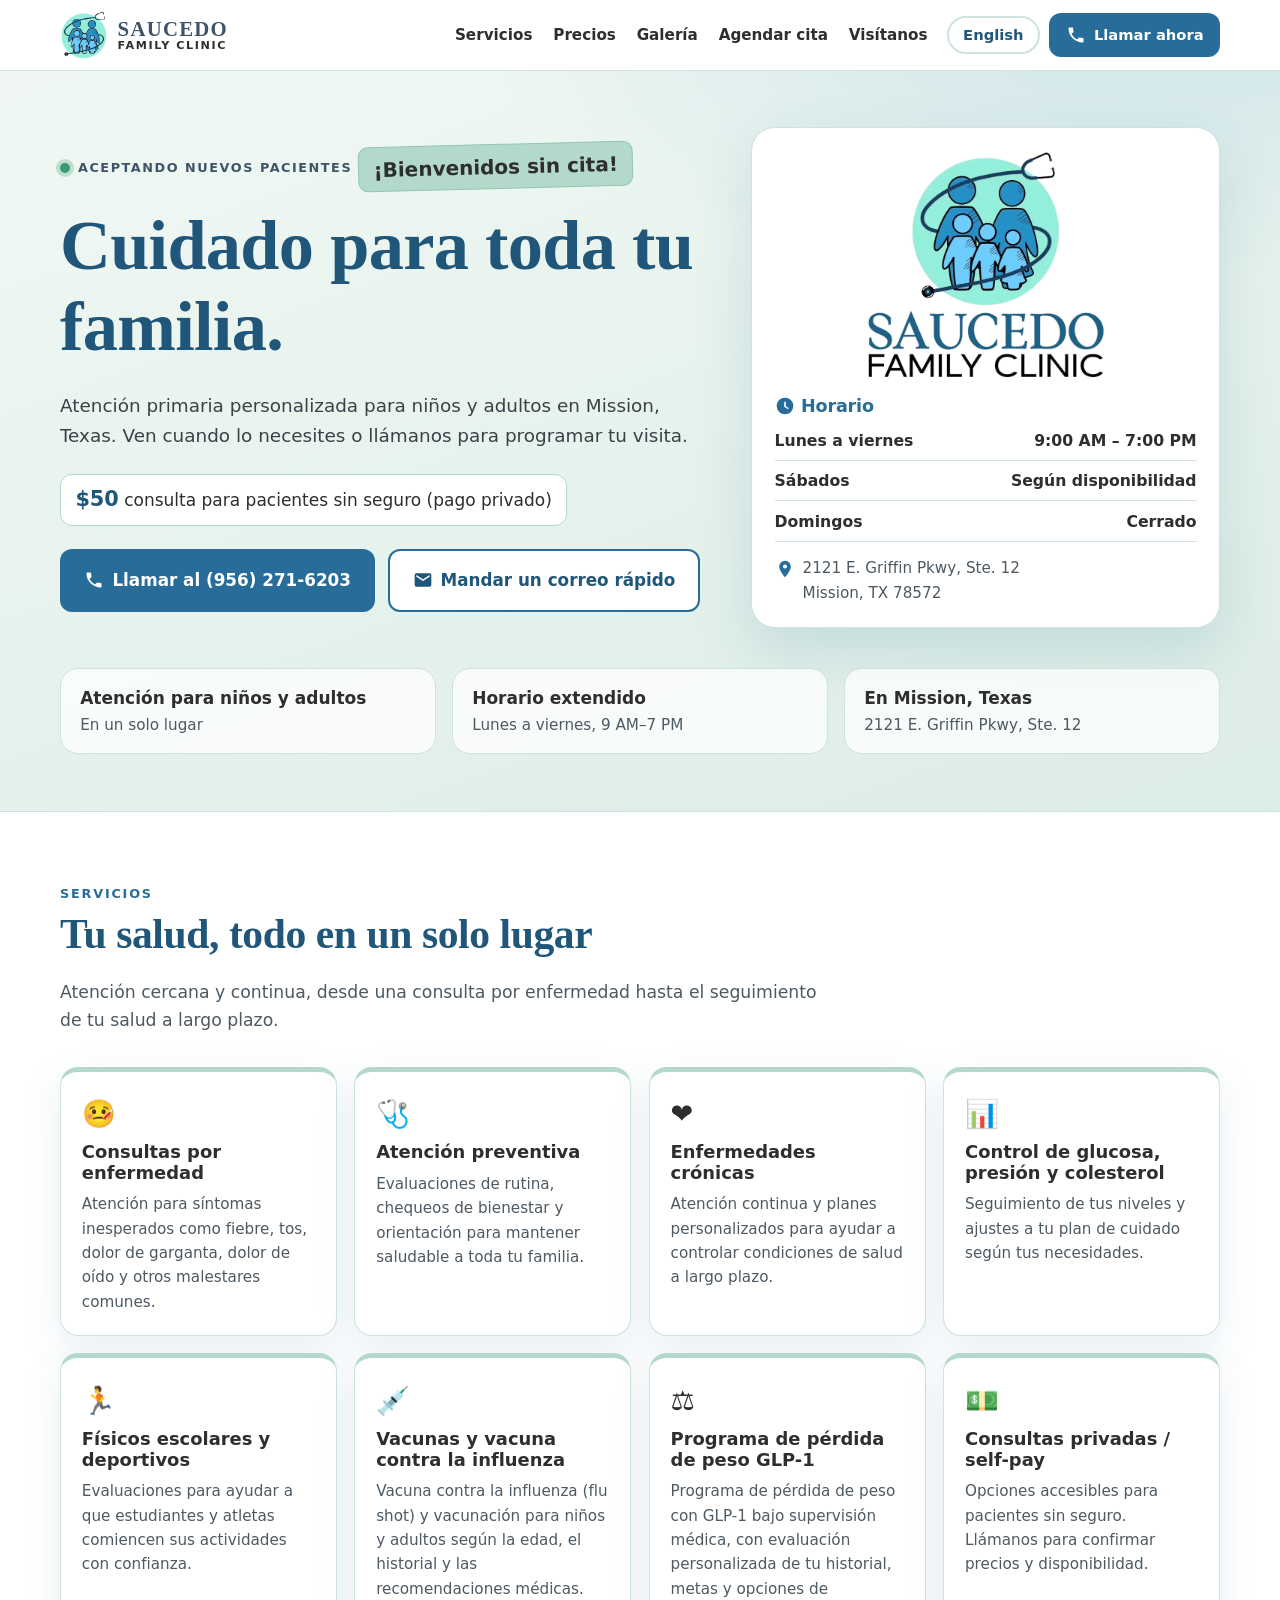
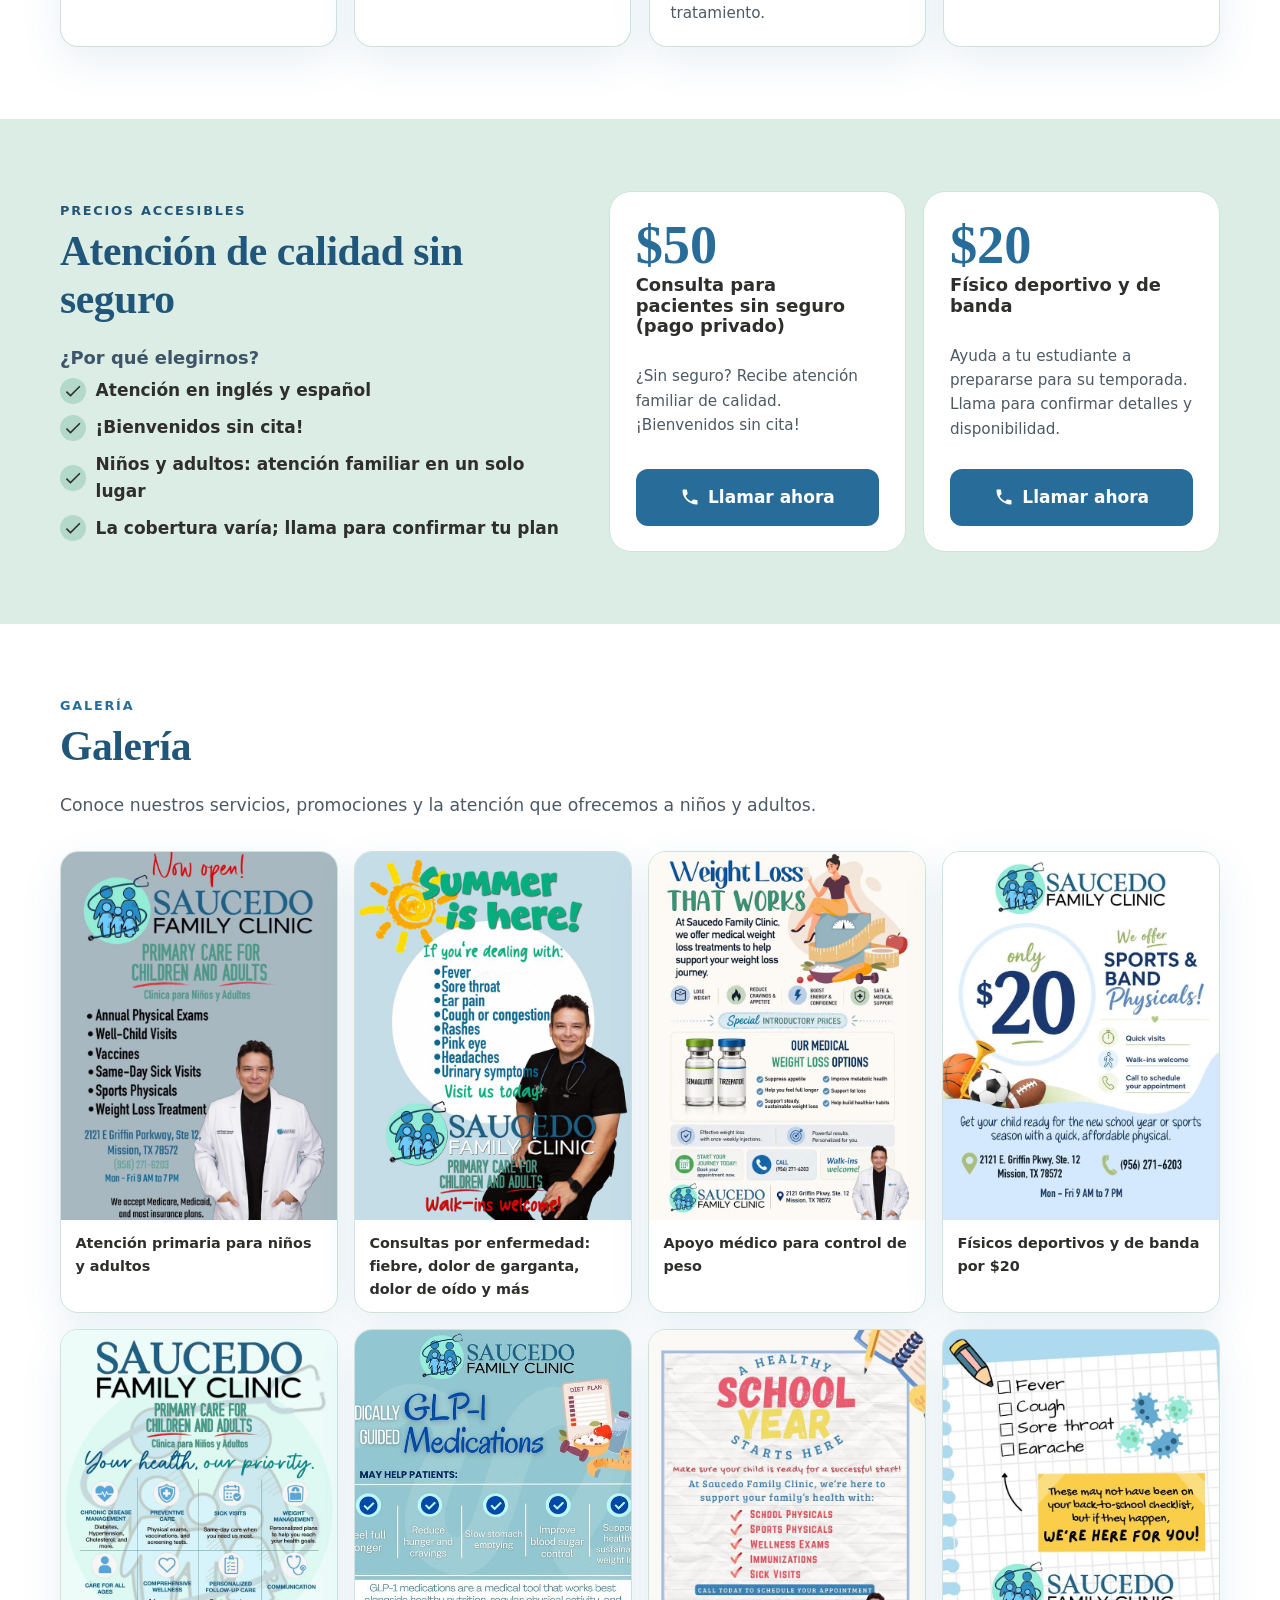
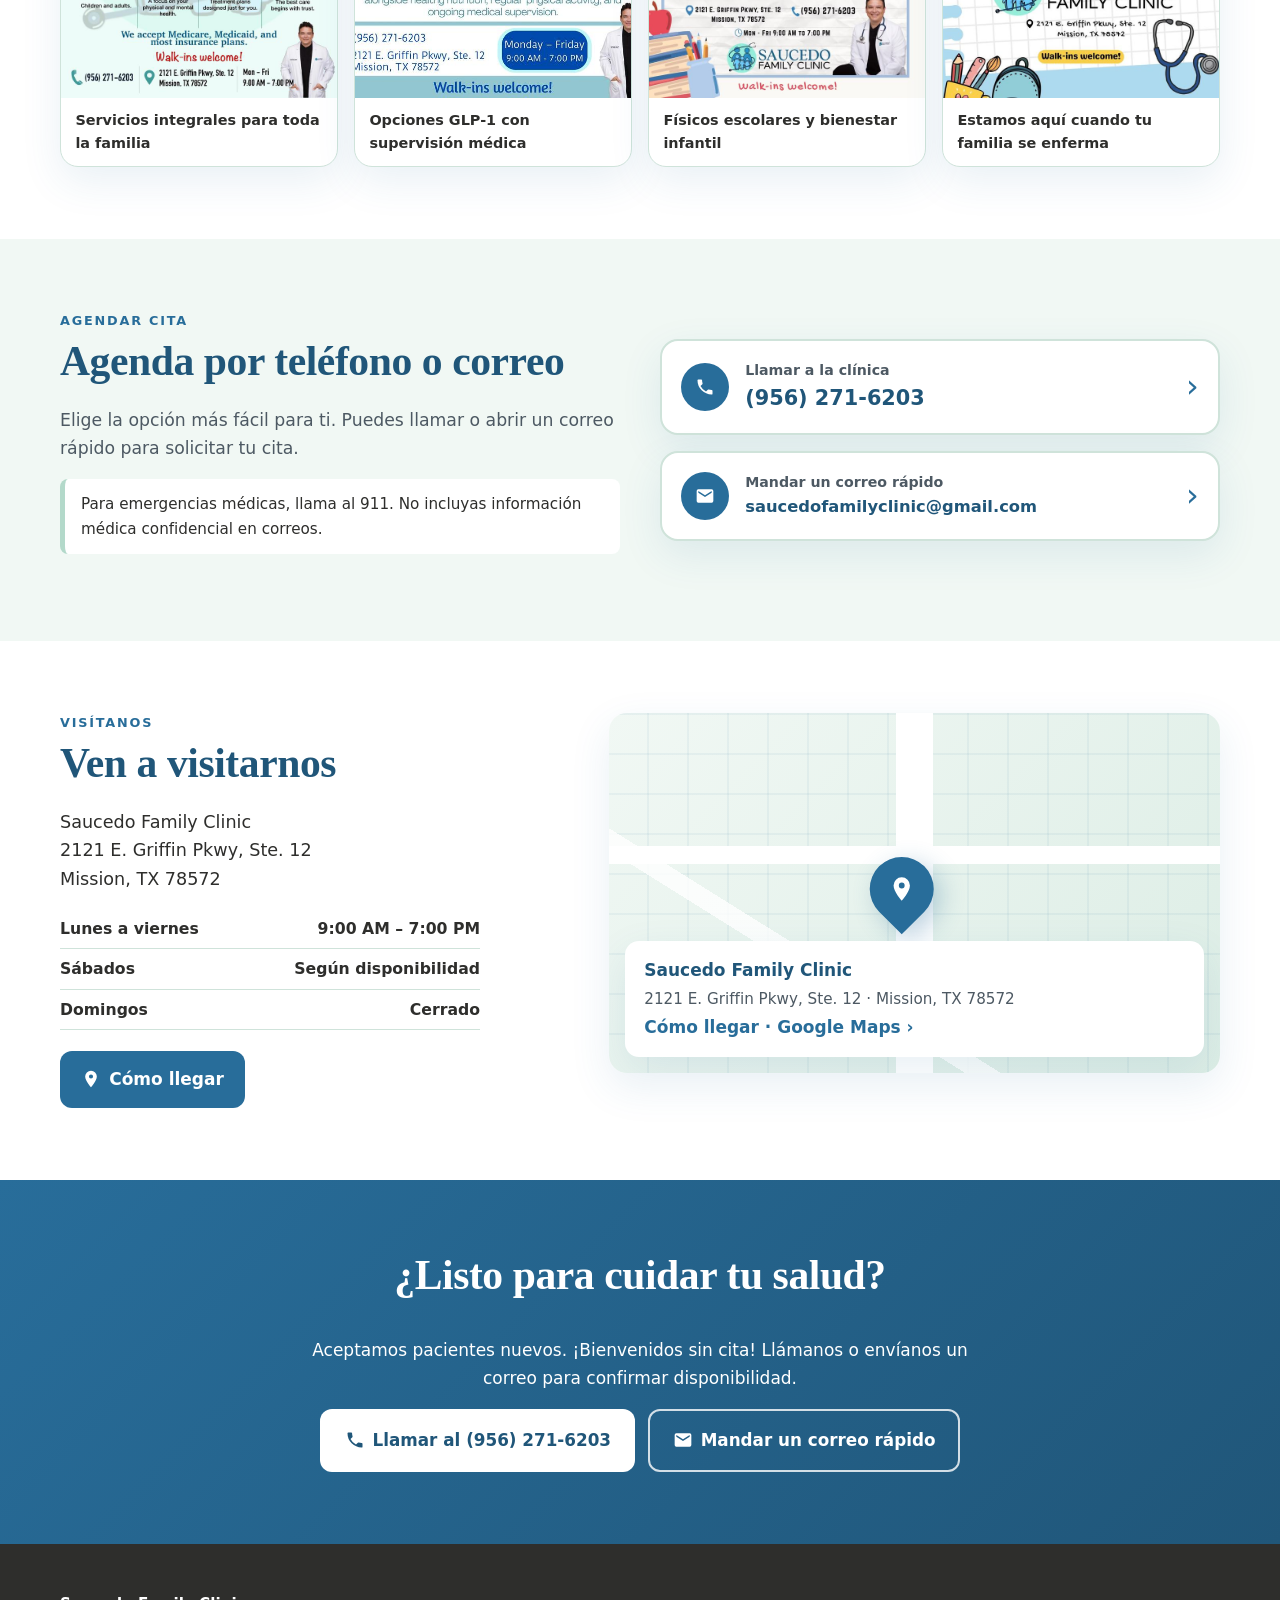
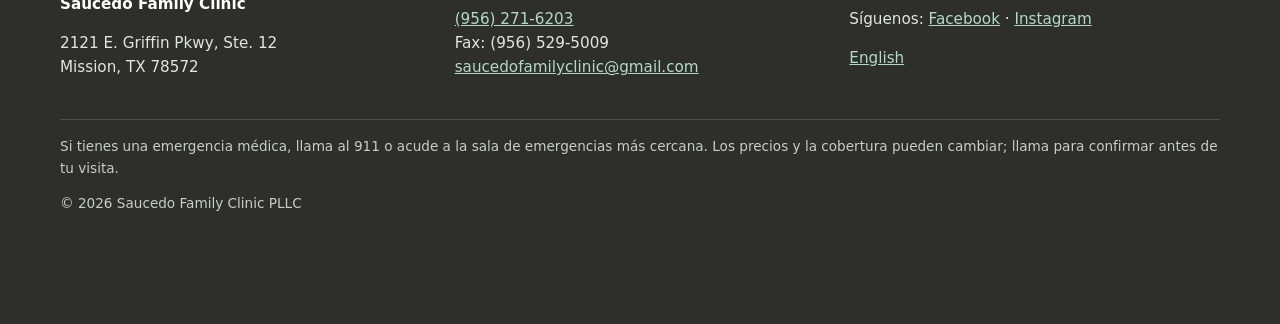
==== index.html @ f0e00a94 "Replace logo with original clinic logo (transparent PNG/WebP, icon favicons, og-image)" ====
<!doctype html>
<html lang="es">
<head>
<meta charset="utf-8">
<meta name="viewport" content="width=device-width, initial-scale=1">
<title>Saucedo Family Clinic | Clínica familiar en Mission, TX · ¡Bienvenidos sin cita!</title>
<meta name="description" content="Clínica de atención primaria para niños y adultos en Mission, TX. ¡Bienvenidos sin cita! Consulta de $50 para pacientes sin seguro (pago privado). Lunes a viernes 9 AM–7 PM. Llama al (956) 271-6203.">
<meta name="robots" content="index, follow">
<link rel="canonical" href="https://saucedofamilyclinic.com/">
<link rel="alternate" hreflang="es" href="https://saucedofamilyclinic.com/">
<link rel="alternate" hreflang="en" href="https://saucedofamilyclinic.com/en/">
<link rel="alternate" hreflang="x-default" href="https://saucedofamilyclinic.com/">
<meta name="theme-color" content="#286d9a">
<meta property="og:type" content="website">
<meta property="og:site_name" content="Saucedo Family Clinic">
<meta property="og:title" content="Saucedo Family Clinic | Clínica familiar en Mission, TX · ¡Bienvenidos sin cita!">
<meta property="og:description" content="Clínica de atención primaria para niños y adultos en Mission, TX. ¡Bienvenidos sin cita! Consulta de $50 para pacientes sin seguro (pago privado). Lunes a viernes 9 AM–7 PM. Llama al (956) 271-6203.">
<meta property="og:url" content="https://saucedofamilyclinic.com/">
<meta property="og:image" content="https://saucedofamilyclinic.com/assets/og-image.jpg">
<meta property="og:image:width" content="1200"><meta property="og:image:height" content="630">
<meta property="og:locale" content="es_MX">
<meta name="twitter:card" content="summary_large_image">
<link rel="icon" href="favicon.ico" sizes="32x32">
<link rel="icon" type="image/png" href="favicon.png">
<link rel="apple-touch-icon" href="apple-touch-icon.png">
<link rel="stylesheet" href="assets/site.css">
<script type="application/ld+json">
{
 "@context": "https://schema.org",
 "@type": [
  "MedicalClinic",
  "MedicalBusiness",
  "LocalBusiness"
 ],
 "@id": "https://saucedofamilyclinic.com/#clinic",
 "name": "Saucedo Family Clinic",
 "legalName": "Saucedo Family Clinic PLLC",
 "url": "https://saucedofamilyclinic.com/",
 "logo": "https://saucedofamilyclinic.com/assets/logo.png",
 "image": [
  "https://saucedofamilyclinic.com/assets/og-image.jpg",
  "https://saucedofamilyclinic.com/assets/logo.jpg"
 ],
 "description": "Clínica de atención primaria para niños y adultos en Mission, TX. ¡Bienvenidos sin cita! / Family primary care for children and adults in Mission, TX. Walk-ins welcome.",
 "telephone": "+1-956-271-6203",
 "faxNumber": "+1-956-529-5009",
 "email": "saucedofamilyclinic@gmail.com",
 "priceRange": "$",
 "currenciesAccepted": "USD",
 "address": {
  "@type": "PostalAddress",
  "streetAddress": "2121 E. Griffin Pkwy, Ste. 12",
  "addressLocality": "Mission",
  "addressRegion": "TX",
  "postalCode": "78572",
  "addressCountry": "US"
 },
 "hasMap": "https://www.google.com/maps/dir/?api=1&destination=Saucedo%20Family%20Clinic%2C%202121%20E%20Griffin%20Pkwy%20Ste%2012%2C%20Mission%2C%20TX%2078572",
 "areaServed": [
  {
   "@type": "City",
   "name": "Mission, TX"
  },
  {
   "@type": "City",
   "name": "McAllen, TX"
  },
  {
   "@type": "City",
   "name": "Palmhurst, TX"
  },
  {
   "@type": "City",
   "name": "Alton, TX"
  },
  {
   "@type": "City",
   "name": "Sharyland, TX"
  }
 ],
 "openingHoursSpecification": [
  {
   "@type": "OpeningHoursSpecification",
   "dayOfWeek": [
    "Monday",
    "Tuesday",
    "Wednesday",
    "Thursday",
    "Friday"
   ],
   "opens": "09:00",
   "closes": "19:00"
  }
 ],
 "medicalSpecialty": "PrimaryCare",
 "isAcceptingNewPatients": true,
 "availableLanguage": [
  {
   "@type": "Language",
   "name": "Spanish",
   "alternateName": "es"
  },
  {
   "@type": "Language",
   "name": "English",
   "alternateName": "en"
  }
 ],
 "availableService": [
  {
   "@type": "MedicalProcedure",
   "name": "Consultas por enfermedad / Sick visits"
  },
  {
   "@type": "MedicalProcedure",
   "name": "Atención preventiva / Preventive care"
  },
  {
   "@type": "MedicalProcedure",
   "name": "Enfermedades crónicas / Chronic disease management"
  },
  {
   "@type": "MedicalProcedure",
   "name": "Control de glucosa, presión y colesterol / Diabetes, blood pressure and cholesterol care"
  },
  {
   "@type": "MedicalProcedure",
   "name": "Físicos escolares y deportivos / School and sports physicals"
  },
  {
   "@type": "MedicalProcedure",
   "name": "Vacunas y vacuna contra la influenza / Vaccines and flu shots"
  },
  {
   "@type": "MedicalProcedure",
   "name": "Programa de pérdida de peso GLP-1 con supervisión médica / Medically supervised GLP-1 weight-loss program"
  }
 ],
 "makesOffer": [
  {
   "@type": "Offer",
   "name": "Consulta para pacientes sin seguro (pago privado) / Self-pay visit",
   "price": "50",
   "priceCurrency": "USD"
  },
  {
   "@type": "Offer",
   "name": "Físico deportivo / Sports physical",
   "price": "20",
   "priceCurrency": "USD"
  }
 ],
 "sameAs": [
  "https://www.facebook.com/saucedofamilyclinic",
  "https://www.instagram.com/saucedofamilyclinic"
 ]
}
</script>
</head>
<body>
<a class="skip" href="#main">Saltar al contenido</a>
<header class="top">
  <div class="shell nav">
    <a class="brand" href="/" aria-label="Saucedo Family Clinic">
      <picture><source srcset="assets/emblem.webp" type="image/webp"><img src="assets/emblem.png" alt="" width="48" height="48"></picture>
      <span class="brand-txt"><b>SAUCEDO</b><small>FAMILY CLINIC</small></span>
    </a>
    <nav class="links" aria-label="Navegación principal"><a href="#servicios">Servicios</a><a href="#precios">Precios</a><a href="#galeria">Galería</a><a href="#cita">Agendar cita</a><a href="#visitanos">Visítanos</a></nav>
    <div class="nav-actions">
      <a class="lang" href="/en/" hreflang="en" lang="en" aria-label="Ver en inglés">English</a>
      <a class="btn btn-teal btn-sm" href="tel:+19562716203"><svg aria-hidden="true" viewBox="0 0 24 24" width="20" height="20"><path fill="currentColor" d="M6.6 10.8a15.1 15.1 0 0 0 6.6 6.6l2.2-2.2a1 1 0 0 1 1-.25 11.4 11.4 0 0 0 3.6.57 1 1 0 0 1 1 1V20a1 1 0 0 1-1 1A17 17 0 0 1 3 4a1 1 0 0 1 1-1h3.5a1 1 0 0 1 1 1c0 1.25.2 2.45.57 3.57a1 1 0 0 1-.25 1z"/></svg><span>Llamar ahora</span></a>
    </div>
  </div>
</header>

<main id="main">
<section class="hero">
  <div class="shell hero-grid">
    <div class="hero-copy">
      <p class="status"><span class="dot" aria-hidden="true"></span>Aceptando nuevos pacientes</p>
      <p class="walkin">¡Bienvenidos sin cita!</p>
      <h1>Cuidado para toda tu familia.</h1>
      <p class="lead">Atención primaria personalizada para niños y adultos en Mission, Texas. Ven cuando lo necesites o llámanos para programar tu visita.</p>
      <p class="price-pill"><strong>$50</strong> consulta para pacientes sin seguro (pago privado)</p>
      <div class="ctas">
        <a class="btn btn-yellow btn-lg" href="tel:+19562716203"><svg aria-hidden="true" viewBox="0 0 24 24" width="20" height="20"><path fill="currentColor" d="M6.6 10.8a15.1 15.1 0 0 0 6.6 6.6l2.2-2.2a1 1 0 0 1 1-.25 11.4 11.4 0 0 0 3.6.57 1 1 0 0 1 1 1V20a1 1 0 0 1-1 1A17 17 0 0 1 3 4a1 1 0 0 1 1-1h3.5a1 1 0 0 1 1 1c0 1.25.2 2.45.57 3.57a1 1 0 0 1-.25 1z"/></svg><span>Llamar al (956) 271-6203</span></a>
        <a class="btn btn-ghost btn-lg" href="mailto:saucedofamilyclinic@gmail.com?subject=Solicitud%20de%20cita&amp;body=Hola%2C%20quiero%20solicitar%20una%20cita%20en%20Saucedo%20Family%20Clinic.%0A%0ANombre%3A%0ATel%C3%A9fono%3A%0AD%C3%ADa%20y%20hora%20preferidos%3A"><svg aria-hidden="true" viewBox="0 0 24 24" width="20" height="20"><path fill="currentColor" d="M20 4H4a2 2 0 0 0-2 2v12a2 2 0 0 0 2 2h16a2 2 0 0 0 2-2V6a2 2 0 0 0-2-2zm0 4.2-8 5-8-5V6l8 5 8-5z"/></svg><span>Mandar un correo rápido</span></a>
      </div>
    </div>
    <aside class="hero-card" aria-label="Horario">
      <picture><source srcset="assets/logo.webp" type="image/webp"><img class="hero-logo" src="assets/logo.png" alt="Saucedo Family Clinic" width="640" height="611"></picture>
      <h2><svg aria-hidden="true" viewBox="0 0 24 24" width="20" height="20"><path fill="currentColor" d="M12 2a10 10 0 1 0 10 10A10 10 0 0 0 12 2zm1 10.4 3.5 2.1-.8 1.3L11 13V7h2z"/></svg> Horario</h2>
      <table class="hours"><tr><th scope="row">Lunes a viernes</th><td>9:00 AM – 7:00 PM</td></tr><tr><th scope="row">Sábados</th><td>Según disponibilidad</td></tr><tr><th scope="row">Domingos</th><td>Cerrado</td></tr></table>
      <p class="addr"><svg aria-hidden="true" viewBox="0 0 24 24" width="20" height="20"><path fill="currentColor" d="M12 2a7 7 0 0 0-7 7c0 5.25 7 13 7 13s7-7.75 7-13a7 7 0 0 0-7-7zm0 9.5A2.5 2.5 0 1 1 12 6.5a2.5 2.5 0 0 1 0 5z"/></svg><span>2121 E. Griffin Pkwy, Ste. 12<br>Mission, TX 78572</span></p>
    </aside>
  </div>
  <ul class="shell facts"><li><strong>Atención para niños y adultos</strong><span>En un solo lugar</span></li><li><strong>Horario extendido</strong><span>Lunes a viernes, 9 AM–7 PM</span></li><li><strong>En Mission, Texas</strong><span>2121 E. Griffin Pkwy, Ste. 12</span></li></ul>
</section>

<section id="servicios" class="sec">
  <div class="shell">
    <p class="kicker">Servicios</p>
    <h2>Tu salud, todo en un solo lugar</h2>
    <p class="sec-lead">Atención cercana y continua, desde una consulta por enfermedad hasta el seguimiento de tu salud a largo plazo.</p>
    <div class="svc-grid"><article class="svc"><span class="svc-ico" aria-hidden="true">🤒</span><h3>Consultas por enfermedad</h3><p>Atención para síntomas inesperados como fiebre, tos, dolor de garganta, dolor de oído y otros malestares comunes.</p></article><article class="svc"><span class="svc-ico" aria-hidden="true">🩺</span><h3>Atención preventiva</h3><p>Evaluaciones de rutina, chequeos de bienestar y orientación para mantener saludable a toda tu familia.</p></article><article class="svc"><span class="svc-ico" aria-hidden="true">❤️</span><h3>Enfermedades crónicas</h3><p>Atención continua y planes personalizados para ayudar a controlar condiciones de salud a largo plazo.</p></article><article class="svc"><span class="svc-ico" aria-hidden="true">📊</span><h3>Control de glucosa, presión y colesterol</h3><p>Seguimiento de tus niveles y ajustes a tu plan de cuidado según tus necesidades.</p></article><article class="svc"><span class="svc-ico" aria-hidden="true">🏃</span><h3>Físicos escolares y deportivos</h3><p>Evaluaciones para ayudar a que estudiantes y atletas comiencen sus actividades con confianza.</p></article><article class="svc"><span class="svc-ico" aria-hidden="true">💉</span><h3>Vacunas y vacuna contra la influenza</h3><p>Vacuna contra la influenza (flu shot) y vacunación para niños y adultos según la edad, el historial y las recomendaciones médicas.</p></article><article class="svc"><span class="svc-ico" aria-hidden="true">⚖️</span><h3>Programa de pérdida de peso GLP-1</h3><p>Programa de pérdida de peso con GLP-1 bajo supervisión médica, con evaluación personalizada de tu historial, metas y opciones de tratamiento.</p></article><article class="svc"><span class="svc-ico" aria-hidden="true">💵</span><h3>Consultas privadas / self-pay</h3><p>Opciones accesibles para pacientes sin seguro. Llámanos para confirmar precios y disponibilidad.</p></article></div>
  </div>
</section>

<section id="precios" class="sec sec-navy">
  <div class="shell price-wrap">
    <div>
      <p class="kicker">Precios accesibles</p>
      <h2>Atención de calidad sin seguro</h2>
      <h3 class="why-title">¿Por qué elegirnos?</h3>
      <ul class="why"><li><svg aria-hidden="true" viewBox="0 0 24 24" width="18" height="18"><path fill="currentColor" d="M9 16.2 4.8 12l-1.4 1.4L9 19 21 7l-1.4-1.4z"/></svg><span>Atención en inglés y español</span></li><li><svg aria-hidden="true" viewBox="0 0 24 24" width="18" height="18"><path fill="currentColor" d="M9 16.2 4.8 12l-1.4 1.4L9 19 21 7l-1.4-1.4z"/></svg><span>¡Bienvenidos sin cita!</span></li><li><svg aria-hidden="true" viewBox="0 0 24 24" width="18" height="18"><path fill="currentColor" d="M9 16.2 4.8 12l-1.4 1.4L9 19 21 7l-1.4-1.4z"/></svg><span>Niños y adultos: atención familiar en un solo lugar</span></li><li><svg aria-hidden="true" viewBox="0 0 24 24" width="18" height="18"><path fill="currentColor" d="M9 16.2 4.8 12l-1.4 1.4L9 19 21 7l-1.4-1.4z"/></svg><span>La cobertura varía; llama para confirmar tu plan</span></li></ul>
    </div>
    <div class="price-grid"><article class="price"><div class="amt">$50</div><h3>Consulta para pacientes sin seguro (pago privado)</h3><p>¿Sin seguro? Recibe atención familiar de calidad. ¡Bienvenidos sin cita!</p><a class="btn btn-yellow" href="tel:+19562716203"><svg aria-hidden="true" viewBox="0 0 24 24" width="20" height="20"><path fill="currentColor" d="M6.6 10.8a15.1 15.1 0 0 0 6.6 6.6l2.2-2.2a1 1 0 0 1 1-.25 11.4 11.4 0 0 0 3.6.57 1 1 0 0 1 1 1V20a1 1 0 0 1-1 1A17 17 0 0 1 3 4a1 1 0 0 1 1-1h3.5a1 1 0 0 1 1 1c0 1.25.2 2.45.57 3.57a1 1 0 0 1-.25 1z"/></svg><span>Llamar ahora</span></a></article><article class="price"><div class="amt">$20</div><h3>Físico deportivo y de banda</h3><p>Ayuda a tu estudiante a prepararse para su temporada. Llama para confirmar detalles y disponibilidad.</p><a class="btn btn-yellow" href="tel:+19562716203"><svg aria-hidden="true" viewBox="0 0 24 24" width="20" height="20"><path fill="currentColor" d="M6.6 10.8a15.1 15.1 0 0 0 6.6 6.6l2.2-2.2a1 1 0 0 1 1-.25 11.4 11.4 0 0 0 3.6.57 1 1 0 0 1 1 1V20a1 1 0 0 1-1 1A17 17 0 0 1 3 4a1 1 0 0 1 1-1h3.5a1 1 0 0 1 1 1c0 1.25.2 2.45.57 3.57a1 1 0 0 1-.25 1z"/></svg><span>Llamar ahora</span></a></article></div>
  </div>
</section>

<section id="galeria" class="sec">
  <div class="shell">
    <p class="kicker">Galería</p>
    <h2>Galería</h2>
    <p class="sec-lead">Conoce nuestros servicios, promociones y la atención que ofrecemos a niños y adultos.</p>
    <div class="gallery"><figure><img src="assets/galeria-2.jpg" alt="Atención primaria para niños y adultos" loading="lazy" decoding="async" width="720" height="960"><figcaption>Atención primaria para niños y adultos</figcaption></figure><figure><img src="assets/galeria-3.jpg" alt="Consultas por enfermedad: fiebre, dolor de garganta, dolor de oído y más" loading="lazy" decoding="async" width="720" height="960"><figcaption>Consultas por enfermedad: fiebre, dolor de garganta, dolor de oído y más</figcaption></figure><figure><img src="assets/galeria-4.jpg" alt="Apoyo médico para control de peso" loading="lazy" decoding="async" width="720" height="960"><figcaption>Apoyo médico para control de peso</figcaption></figure><figure><img src="assets/galeria-5.jpg" alt="Físicos deportivos y de banda por $20" loading="lazy" decoding="async" width="720" height="959"><figcaption>Físicos deportivos y de banda por $20</figcaption></figure><figure><img src="assets/galeria-6.jpg" alt="Servicios integrales para toda la familia" loading="lazy" decoding="async" width="720" height="960"><figcaption>Servicios integrales para toda la familia</figcaption></figure><figure><img src="assets/galeria-7.jpg" alt="Opciones GLP-1 con supervisión médica" loading="lazy" decoding="async" width="720" height="720"><figcaption>Opciones GLP-1 con supervisión médica</figcaption></figure><figure><img src="assets/galeria-8.jpg" alt="Físicos escolares y bienestar infantil" loading="lazy" decoding="async" width="720" height="899"><figcaption>Físicos escolares y bienestar infantil</figcaption></figure><figure><img src="assets/galeria-9.jpg" alt="Estamos aquí cuando tu familia se enferma" loading="lazy" decoding="async" width="720" height="933"><figcaption>Estamos aquí cuando tu familia se enferma</figcaption></figure></div>
  </div>
</section>

<section id="cita" class="sec sec-soft">
  <div class="shell appt">
    <div>
      <p class="kicker">Agendar cita</p>
      <h2>Agenda por teléfono o correo</h2>
      <p class="sec-lead">Elige la opción más fácil para ti. Puedes llamar o abrir un correo rápido para solicitar tu cita.</p>
      <p class="note">Para emergencias médicas, llama al 911. No incluyas información médica confidencial en correos.</p>
    </div>
    <div class="contact-cards">
      <a class="ccard" href="tel:+19562716203"><span class="cico"><svg aria-hidden="true" viewBox="0 0 24 24" width="20" height="20"><path fill="currentColor" d="M6.6 10.8a15.1 15.1 0 0 0 6.6 6.6l2.2-2.2a1 1 0 0 1 1-.25 11.4 11.4 0 0 0 3.6.57 1 1 0 0 1 1 1V20a1 1 0 0 1-1 1A17 17 0 0 1 3 4a1 1 0 0 1 1-1h3.5a1 1 0 0 1 1 1c0 1.25.2 2.45.57 3.57a1 1 0 0 1-.25 1z"/></svg></span><span><small>Llamar a la clínica</small><b>(956) 271-6203</b></span><span class="chev" aria-hidden="true">›</span></a>
      <a class="ccard" href="mailto:saucedofamilyclinic@gmail.com?subject=Solicitud%20de%20cita&amp;body=Hola%2C%20quiero%20solicitar%20una%20cita%20en%20Saucedo%20Family%20Clinic.%0A%0ANombre%3A%0ATel%C3%A9fono%3A%0AD%C3%ADa%20y%20hora%20preferidos%3A"><span class="cico"><svg aria-hidden="true" viewBox="0 0 24 24" width="20" height="20"><path fill="currentColor" d="M20 4H4a2 2 0 0 0-2 2v12a2 2 0 0 0 2 2h16a2 2 0 0 0 2-2V6a2 2 0 0 0-2-2zm0 4.2-8 5-8-5V6l8 5 8-5z"/></svg></span><span><small>Mandar un correo rápido</small><b class="em">saucedofamilyclinic@gmail.com</b></span><span class="chev" aria-hidden="true">›</span></a>
    </div>
  </div>
</section>

<section id="visitanos" class="sec">
  <div class="shell visit">
    <div>
      <p class="kicker">Visítanos</p>
      <h2>Ven a visitarnos</h2>
      <address>Saucedo Family Clinic<br>2121 E. Griffin Pkwy, Ste. 12<br>Mission, TX 78572</address>
      <table class="hours hours-light"><tr><th scope="row">Lunes a viernes</th><td>9:00 AM – 7:00 PM</td></tr><tr><th scope="row">Sábados</th><td>Según disponibilidad</td></tr><tr><th scope="row">Domingos</th><td>Cerrado</td></tr></table>
      <a class="btn btn-teal" href="https://www.google.com/maps/dir/?api=1&destination=Saucedo%20Family%20Clinic%2C%202121%20E%20Griffin%20Pkwy%20Ste%2012%2C%20Mission%2C%20TX%2078572" target="_blank" rel="noopener"><svg aria-hidden="true" viewBox="0 0 24 24" width="20" height="20"><path fill="currentColor" d="M12 2a7 7 0 0 0-7 7c0 5.25 7 13 7 13s7-7.75 7-13a7 7 0 0 0-7-7zm0 9.5A2.5 2.5 0 1 1 12 6.5a2.5 2.5 0 0 1 0 5z"/></svg><span>Cómo llegar</span></a>
    </div>
    <a class="mapcard" href="https://www.google.com/maps/dir/?api=1&destination=Saucedo%20Family%20Clinic%2C%202121%20E%20Griffin%20Pkwy%20Ste%2012%2C%20Mission%2C%20TX%2078572" target="_blank" rel="noopener" aria-label="Cómo llegar – Google Maps">
      <span class="mapgrid" aria-hidden="true"></span>
      <span class="mappin" aria-hidden="true"><svg aria-hidden="true" viewBox="0 0 24 24" width="20" height="20"><path fill="currentColor" d="M12 2a7 7 0 0 0-7 7c0 5.25 7 13 7 13s7-7.75 7-13a7 7 0 0 0-7-7zm0 9.5A2.5 2.5 0 1 1 12 6.5a2.5 2.5 0 0 1 0 5z"/></svg></span>
      <span class="maplabel"><b>Saucedo Family Clinic</b><span>2121 E. Griffin Pkwy, Ste. 12 · Mission, TX 78572</span><em>Cómo llegar · Google Maps ›</em></span>
    </a>
  </div>
</section>

<section class="sec ready">
  <div class="shell ready-in">
    <h2>¿Listo para cuidar tu salud?</h2>
    <p>Aceptamos pacientes nuevos. ¡Bienvenidos sin cita! Llámanos o envíanos un correo para confirmar disponibilidad.</p>
    <div class="ctas">
      <a class="btn btn-yellow btn-lg" href="tel:+19562716203"><svg aria-hidden="true" viewBox="0 0 24 24" width="20" height="20"><path fill="currentColor" d="M6.6 10.8a15.1 15.1 0 0 0 6.6 6.6l2.2-2.2a1 1 0 0 1 1-.25 11.4 11.4 0 0 0 3.6.57 1 1 0 0 1 1 1V20a1 1 0 0 1-1 1A17 17 0 0 1 3 4a1 1 0 0 1 1-1h3.5a1 1 0 0 1 1 1c0 1.25.2 2.45.57 3.57a1 1 0 0 1-.25 1z"/></svg><span>Llamar al (956) 271-6203</span></a>
      <a class="btn btn-ghost btn-lg" href="mailto:saucedofamilyclinic@gmail.com?subject=Solicitud%20de%20cita&amp;body=Hola%2C%20quiero%20solicitar%20una%20cita%20en%20Saucedo%20Family%20Clinic.%0A%0ANombre%3A%0ATel%C3%A9fono%3A%0AD%C3%ADa%20y%20hora%20preferidos%3A"><svg aria-hidden="true" viewBox="0 0 24 24" width="20" height="20"><path fill="currentColor" d="M20 4H4a2 2 0 0 0-2 2v12a2 2 0 0 0 2 2h16a2 2 0 0 0 2-2V6a2 2 0 0 0-2-2zm0 4.2-8 5-8-5V6l8 5 8-5z"/></svg><span>Mandar un correo rápido</span></a>
    </div>
  </div>
</section>
</main>

<footer class="foot">
  <div class="shell foot-grid">
    <div>
      <b>Saucedo Family Clinic</b>
      <p>2121 E. Griffin Pkwy, Ste. 12<br>Mission, TX 78572</p>
    </div>
    <div>
      <p><a href="tel:+19562716203">(956) 271-6203</a><br>Fax: (956) 529-5009<br><a href="mailto:saucedofamilyclinic@gmail.com">saucedofamilyclinic@gmail.com</a></p>
    </div>
    <div>
      <p>Síguenos: <a href="https://www.facebook.com/saucedofamilyclinic" target="_blank" rel="noopener">Facebook</a> · <a href="https://www.instagram.com/saucedofamilyclinic" target="_blank" rel="noopener">Instagram</a></p>
      <p><a href="/en/" hreflang="en">English</a></p>
    </div>
  </div>
  <p class="shell disclaimer">Si tienes una emergencia médica, llama al 911 o acude a la sala de emergencias más cercana. Los precios y la cobertura pueden cambiar; llama para confirmar antes de tu visita.</p>
  <p class="shell copy">© 2026 Saucedo Family Clinic PLLC</p>
</footer>

<nav class="mbar" aria-label="Llamar / Correo">
  <a class="mcall" href="tel:+19562716203"><svg aria-hidden="true" viewBox="0 0 24 24" width="20" height="20"><path fill="currentColor" d="M6.6 10.8a15.1 15.1 0 0 0 6.6 6.6l2.2-2.2a1 1 0 0 1 1-.25 11.4 11.4 0 0 0 3.6.57 1 1 0 0 1 1 1V20a1 1 0 0 1-1 1A17 17 0 0 1 3 4a1 1 0 0 1 1-1h3.5a1 1 0 0 1 1 1c0 1.25.2 2.45.57 3.57a1 1 0 0 1-.25 1z"/></svg><span>Llamar</span></a>
  <a class="mmail" href="mailto:saucedofamilyclinic@gmail.com?subject=Solicitud%20de%20cita&amp;body=Hola%2C%20quiero%20solicitar%20una%20cita%20en%20Saucedo%20Family%20Clinic.%0A%0ANombre%3A%0ATel%C3%A9fono%3A%0AD%C3%ADa%20y%20hora%20preferidos%3A"><svg aria-hidden="true" viewBox="0 0 24 24" width="20" height="20"><path fill="currentColor" d="M20 4H4a2 2 0 0 0-2 2v12a2 2 0 0 0 2 2h16a2 2 0 0 0 2-2V6a2 2 0 0 0-2-2zm0 4.2-8 5-8-5V6l8 5 8-5z"/></svg><span>Correo</span></a>
</nav>
</body>
</html>
---- assets/site.css ----
/* Palette sampled from the clinic logo (assets/logo.jpg): mint circle #b3d9ca, figure blue #6aadd8, lettering slate #3e5469, charcoal #2e2e2c, background #e3e5e2 */
:root{--mint:#b3d9ca;--mint-soft:#dcede5;--mint-bg:#f1f8f4;--sky:#6aadd8;--steel:#286d9a;--steel-d:#205679;--slate:#3e5469;--charcoal:#2e2e2c;--ink:#2e2e2c;--muted:#4d5963;--paper:#f1f8f4;--line:#cfe3da;--r:18px;--shadow:0 14px 40px rgba(40,109,154,.10)}
*{box-sizing:border-box}
html{scroll-behavior:smooth;-webkit-text-size-adjust:100%}
body{margin:0;font:17px/1.6 system-ui,-apple-system,"Segoe UI",Roboto,"Helvetica Neue",Arial,sans-serif;color:var(--ink);background:#fff}
img{max-width:100%;height:auto;display:block}
a{color:var(--steel)}
h1,h2,h3{line-height:1.15;margin:0 0 .5em}
h1,h2{font-family:Georgia,"Times New Roman",serif;letter-spacing:-.01em;color:var(--steel-d)}
h2{font-size:clamp(1.8rem,3.5vw,2.6rem)}
h3{font-size:1.12rem}
.shell{width:min(1160px,92vw);margin-inline:auto}
.skip{position:absolute;left:-999px;top:0;background:var(--steel);color:#fff;padding:.6rem 1rem;z-index:99}
.skip:focus{left:1rem}
:focus-visible{outline:3px solid var(--steel);outline-offset:2px}

/* header */
.top{position:sticky;top:0;z-index:50;background:rgba(255,255,255,.96);backdrop-filter:blur(8px);border-bottom:1px solid var(--line)}
.nav{display:flex;align-items:center;gap:1.2rem;min-height:70px}
.brand{display:flex;align-items:center;gap:.6rem;text-decoration:none;color:var(--slate)}
.brand picture{display:flex;flex:none}
.brand img{width:48px;height:48px;display:block}
.brand-txt{display:flex;flex-direction:column;line-height:1}
.brand-txt b{font-family:Georgia,serif;font-size:1.3rem;letter-spacing:.06em}
.brand-txt small{font-weight:800;font-size:.7rem;letter-spacing:.14em;color:var(--charcoal)}
.links{display:flex;gap:1.3rem;margin-left:auto}
.links a{color:var(--charcoal);text-decoration:none;font-weight:600;font-size:.95rem}
.links a:hover{color:var(--steel)}
.nav-actions{display:flex;align-items:center;gap:.6rem}
.lang{font-weight:700;color:var(--steel-d);text-decoration:none;border:2px solid var(--line);border-radius:999px;padding:.35rem .9rem;font-size:.92rem}
.lang:hover{border-color:var(--steel)}

/* buttons */
.btn{display:inline-flex;align-items:center;justify-content:center;gap:.5rem;font-weight:800;text-decoration:none;border-radius:12px;padding:.8rem 1.2rem;border:2px solid transparent;transition:transform .15s,box-shadow .15s;min-height:48px}
.btn:hover{transform:translateY(-1px);box-shadow:0 8px 20px rgba(40,109,154,.22)}
.btn-lg{padding:1rem 1.4rem;font-size:1.05rem}
.btn-sm{padding:.5rem .9rem;min-height:40px;font-size:.92rem}
.btn-yellow{background:var(--steel);color:#fff}
.btn-yellow:hover{background:var(--steel-d)}
.btn-teal{background:var(--steel);color:#fff}
.btn-teal:hover{background:var(--steel-d)}
.btn-ghost{background:#fff;color:var(--steel-d);border-color:var(--steel)}
.btn-ghost:hover{background:var(--mint-bg)}
.ready .btn-ghost{background:transparent;color:#fff;border-color:rgba(255,255,255,.8)}
.ready .btn-ghost:hover{background:rgba(255,255,255,.12)}
.ready .btn-yellow{background:#fff;color:var(--steel-d)}
.ready .btn-yellow:hover{background:var(--mint-bg)}

/* hero */
.hero{background:radial-gradient(1100px 480px at 88% -10%,rgba(106,173,216,.22),transparent 60%),linear-gradient(160deg,var(--mint-bg) 0%,var(--mint-soft) 100%);color:var(--charcoal);border-bottom:1px solid var(--line);padding:3.5rem 0 2.5rem}
.hero-grid{display:grid;grid-template-columns:1.25fr .9fr;gap:2.5rem;align-items:center}
.status{display:inline-flex;align-items:center;gap:.5rem;text-transform:uppercase;letter-spacing:.12em;font-size:.8rem;font-weight:800;color:var(--slate);margin:0 0 .6rem}
.dot{width:10px;height:10px;border-radius:50%;background:#3b9a74;box-shadow:0 0 0 4px rgba(179,217,202,.8)}
.walkin{display:inline-block;background:var(--mint);color:var(--charcoal);border:1px solid #93c6b2;font-weight:900;font-size:1.25rem;padding:.35rem .9rem;border-radius:10px;margin:0 0 1rem;transform:rotate(-1.5deg)}
.hero h1{font-size:clamp(2.6rem,6vw,4.4rem);margin-bottom:.35em}
.lead{font-size:1.15rem;color:#3a4148;max-width:36em}
.price-pill{display:inline-block;background:#fff;border:1px solid var(--mint);border-radius:12px;padding:.55rem .9rem;color:var(--charcoal);margin:.3rem 0 1.4rem}
.price-pill strong{color:var(--steel-d);font-size:1.3rem}
.ctas{display:flex;flex-wrap:wrap;gap:.8rem}
.hero-card{background:#fff;color:var(--ink);border-radius:24px;padding:1.4rem;box-shadow:0 24px 60px rgba(40,109,154,.16);border:1px solid var(--line)}
.hero-logo{display:block;width:min(100%,240px);height:auto;margin:0 auto 1rem}
.hero-card h2{font-family:inherit;font-size:1.1rem;display:flex;align-items:center;gap:.4rem;color:var(--steel);margin:0 0 .3rem}
.hours{width:100%;border-collapse:collapse;font-size:.98rem}
.hours th,.hours td{padding:.45rem 0;border-bottom:1px solid var(--line);text-align:left}
.hours td{text-align:right;font-weight:700}
.hours th{font-weight:600}
.addr{display:flex;gap:.5rem;align-items:flex-start;margin:.9rem 0 0;color:var(--muted);font-size:.95rem}
.addr svg{color:var(--steel);flex:none;margin-top:3px}
.facts{list-style:none;padding:0;margin-top:2.5rem;display:grid;grid-template-columns:repeat(3,1fr);gap:1rem}
.facts li{background:rgba(255,255,255,.75);border:1px solid var(--line);border-radius:var(--r);padding:1rem 1.2rem;display:flex;flex-direction:column}
.facts strong{color:var(--charcoal)}.facts span{color:var(--muted);font-size:.95rem}

/* sections */
.sec{padding:4.5rem 0}
.sec-soft{background:var(--paper)}
.sec-navy{background:var(--mint-soft);color:var(--charcoal)}
.kicker{text-transform:uppercase;letter-spacing:.14em;font-weight:800;font-size:.8rem;color:var(--steel);margin:0 0 .4rem}
.sec-navy .kicker{color:var(--steel-d)}
.sec-lead{color:var(--muted);max-width:44em;font-size:1.08rem}
.svc-grid{display:grid;grid-template-columns:repeat(4,1fr);gap:1.1rem;margin-top:2rem}
.svc{background:#fff;border:1px solid var(--line);border-radius:var(--r);padding:1.3rem;box-shadow:var(--shadow);border-top:5px solid var(--mint)}
.svc-ico{font-size:1.7rem;display:block;margin-bottom:.4rem}
.svc p{color:var(--muted);font-size:.95rem;margin:0}
.price-wrap{display:grid;grid-template-columns:1fr 1.2fr;gap:2.5rem;align-items:center}
.why-title{color:var(--slate);margin-top:1.5rem}
.why{list-style:none;padding:0;margin:0;display:grid;gap:.6rem}
.why li{display:flex;gap:.6rem;align-items:center;font-weight:600}
.why svg{color:var(--charcoal);background:var(--mint);border-radius:50%;padding:3px;width:26px;height:26px;flex:none}
.price-grid{display:grid;grid-template-columns:1fr 1fr;gap:1.1rem}
.price{background:#fff;color:var(--ink);border:1px solid var(--line);border-radius:22px;padding:1.6rem;display:flex;flex-direction:column;gap:.2rem}
.price .amt{font-family:Georgia,serif;font-size:3.4rem;font-weight:700;color:var(--steel);line-height:1}
.price p{color:var(--muted);font-size:.95rem;flex:1}
.price .btn{margin-top:.6rem}
.gallery{display:grid;grid-template-columns:repeat(4,1fr);gap:1rem;margin-top:2rem}
.gallery figure{margin:0;background:#fff;border:1px solid var(--line);border-radius:var(--r);overflow:hidden;box-shadow:var(--shadow)}
.gallery img{width:100%;aspect-ratio:3/4;object-fit:cover}
.gallery figcaption{padding:.7rem .9rem;font-size:.9rem;font-weight:600;color:var(--charcoal)}
.appt{display:grid;grid-template-columns:1fr 1fr;gap:2.5rem;align-items:center}
.note{background:#fff;border-left:5px solid var(--mint);padding:.8rem 1rem;border-radius:8px;font-size:.95rem}
.contact-cards{display:grid;gap:1rem}
.ccard{display:flex;align-items:center;gap:1rem;background:#fff;border:2px solid var(--line);border-radius:var(--r);padding:1.1rem 1.2rem;text-decoration:none;color:var(--steel-d);box-shadow:var(--shadow);transition:border-color .15s}
.ccard:hover{border-color:var(--steel)}
.ccard small{display:block;color:var(--muted);font-weight:600}
.ccard b{font-size:1.3rem}
.ccard b.em{font-size:1.02rem;overflow-wrap:anywhere}
.cico{width:48px;height:48px;border-radius:50%;background:var(--steel);color:#fff;display:grid;place-items:center;flex:none}
.chev{margin-left:auto;font-size:2rem;color:var(--steel)}
.visit{display:grid;grid-template-columns:1fr 1.2fr;gap:2.5rem;align-items:start}
address{font-style:normal;font-size:1.1rem;margin-bottom:1rem}
.hours-light{margin-bottom:1.3rem;max-width:420px}
.ready{background:linear-gradient(135deg,var(--steel),var(--steel-d));color:#fff;text-align:center}
.ready-in{display:flex;flex-direction:column;align-items:center}
.ready h2{color:#fff}
.ready p{color:#fff;max-width:40em}
.ready .ctas{justify-content:center}
.foot{background:var(--charcoal);color:#e3e5e2;padding:3rem 0 6rem;font-size:.95rem}
.foot a{color:var(--mint)}
.foot b{color:#fff}
.foot-grid{display:grid;grid-template-columns:repeat(3,1fr);gap:1.5rem}
.disclaimer{font-size:.85rem;color:#c9ccc8;border-top:1px solid rgba(255,255,255,.15);padding-top:1rem;margin-top:1.5rem}
.copy{font-size:.85rem;color:#c9ccc8}
.mbar{display:none}

@media (max-width:1020px){
  .links{display:none}
  .nav-actions{margin-left:auto}
  .svc-grid,.gallery{grid-template-columns:repeat(2,1fr)}
  .price-wrap,.appt,.visit{grid-template-columns:1fr}
}
@media (max-width:760px){
  body{font-size:16px}
  .hero{padding:2rem 0 1.6rem}
  .hero-grid{grid-template-columns:1fr;gap:1.6rem}
  .facts{grid-template-columns:1fr;margin-top:1.6rem}
  .ctas .btn{width:100%}
  .price-grid{grid-template-columns:1fr}
  .sec{padding:3rem 0}
  .foot-grid{grid-template-columns:1fr}
  .nav-actions .btn-sm{display:none}
  .brand-txt b{font-size:1.1rem}
  .ccard{padding:1rem;gap:.8rem}.ccard b.em{font-size:.9rem}.chev{font-size:1.5rem}
  .mbar{display:grid;grid-template-columns:1fr 1fr;position:fixed;left:0;right:0;bottom:0;z-index:60;box-shadow:0 -6px 20px rgba(0,0,0,.18);padding-bottom:env(safe-area-inset-bottom);background:var(--steel-d)}
  .mbar a{display:flex;align-items:center;justify-content:center;gap:.5rem;min-height:58px;font-weight:900;font-size:1.1rem;text-decoration:none}
  .mcall{background:var(--steel);color:#fff}
  .mmail{background:var(--mint);color:var(--charcoal)}
}
@media (max-width:420px){.svc-grid,.gallery{grid-template-columns:1fr}}
@media (prefers-reduced-motion:reduce){html{scroll-behavior:auto}.btn{transition:none}}
.mapcard{position:relative;display:flex;align-items:flex-end;min-height:360px;border-radius:var(--r);overflow:hidden;box-shadow:var(--shadow);text-decoration:none;background:linear-gradient(135deg,var(--mint-bg),var(--mint-soft))}
.mapgrid{position:absolute;inset:0;background:
 linear-gradient(90deg,transparent 47%,#fff 47%,#fff 53%,transparent 53%) 0 0/100% 100%,
 linear-gradient(0deg,transparent 58%,#fff 58%,#fff 63%,transparent 63%) 0 0/100% 100%,
 linear-gradient(32deg,transparent 30%,rgba(255,255,255,.8) 30%,rgba(255,255,255,.8) 33%,transparent 33%) 0 0/100% 100%,
 repeating-linear-gradient(0deg,transparent 0 38px,rgba(40,109,154,.06) 38px 40px),repeating-linear-gradient(90deg,transparent 0 38px,rgba(40,109,154,.06) 38px 40px)}
.mappin{position:absolute;left:50%;top:40%;transform:translate(-50%,-50%);width:64px;height:64px;border-radius:50% 50% 50% 0;rotate:-45deg;background:var(--steel);display:grid;place-items:center;box-shadow:0 10px 24px rgba(40,109,154,.3)}
.mappin svg{rotate:45deg;color:#fff;width:28px;height:28px}
.maplabel{position:relative;margin:1rem;background:#fff;border-radius:14px;padding:1rem 1.2rem;display:flex;flex-direction:column;gap:.15rem;color:var(--steel-d);box-shadow:var(--shadow);width:calc(100% - 2rem)}
.maplabel span{color:var(--muted);font-size:.95rem}
.maplabel em{font-style:normal;font-weight:800;color:var(--steel)}
.mapcard:hover .maplabel em{text-decoration:underline}
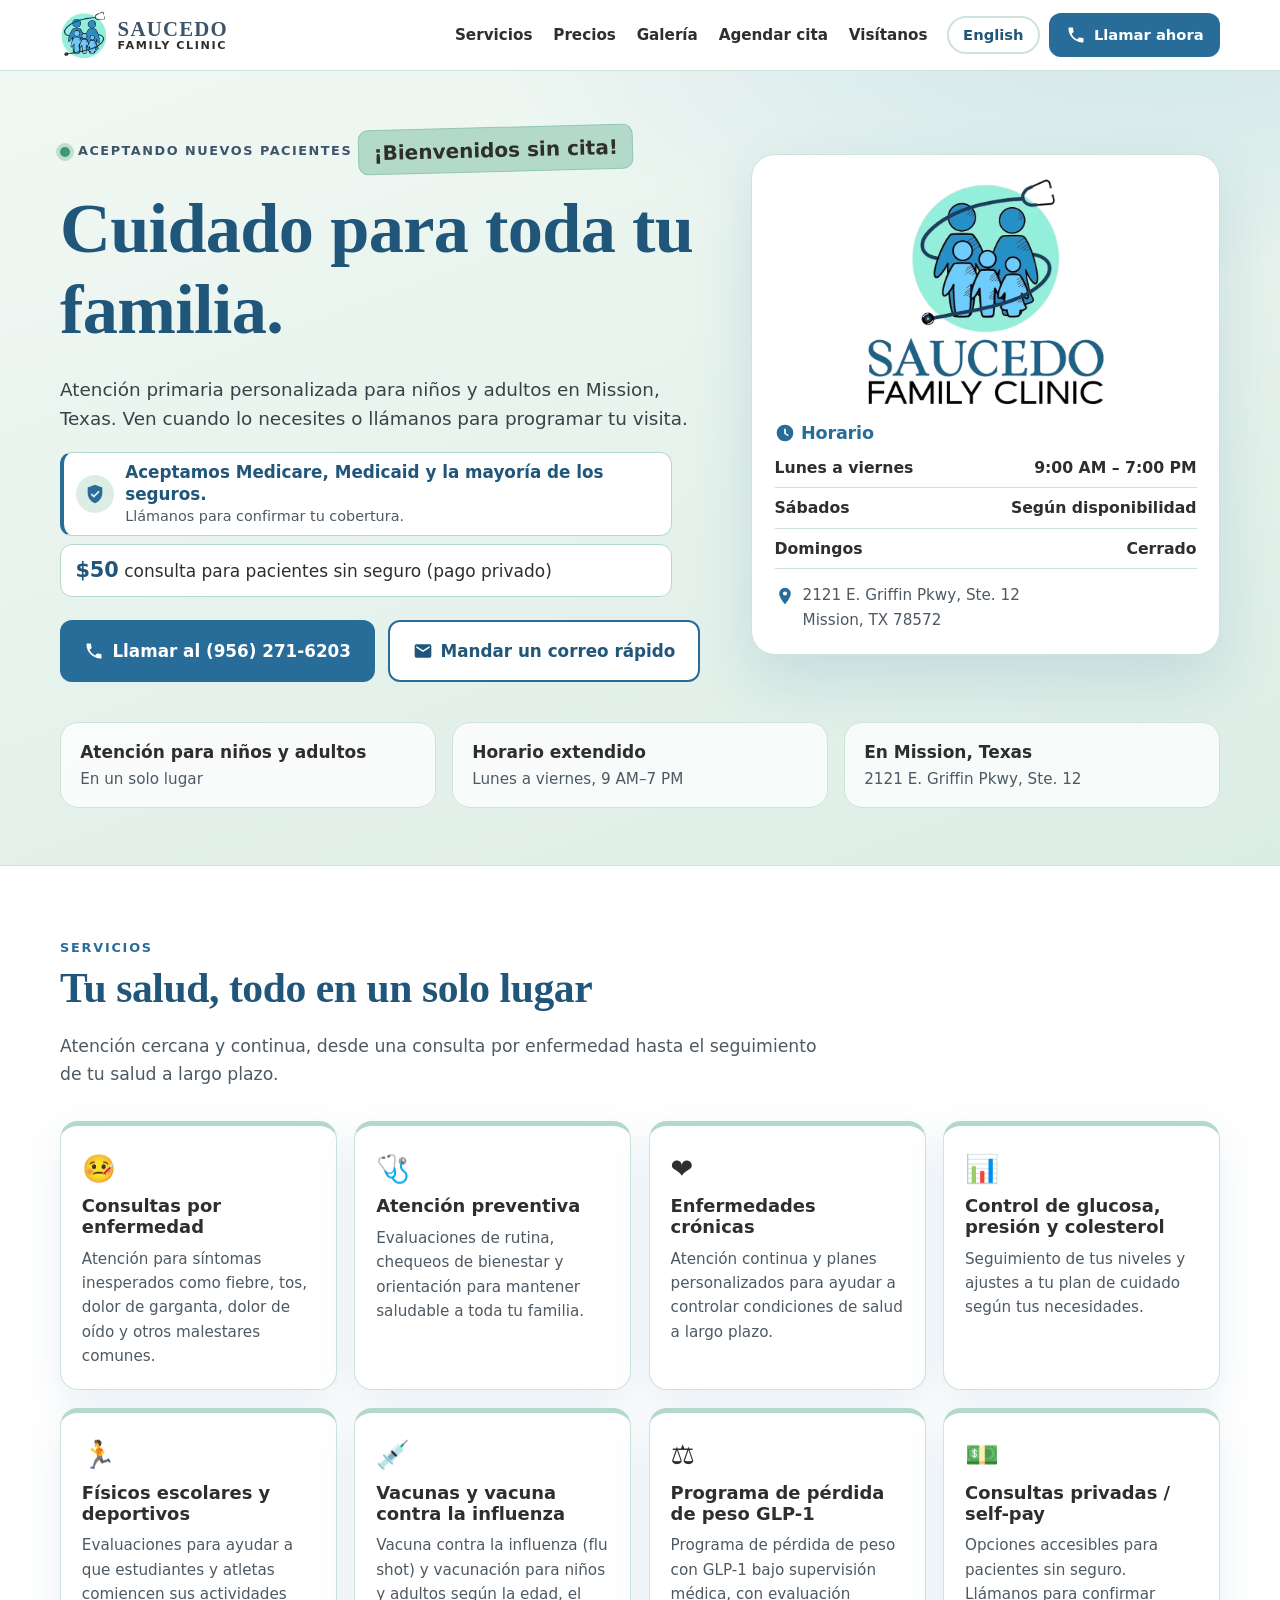
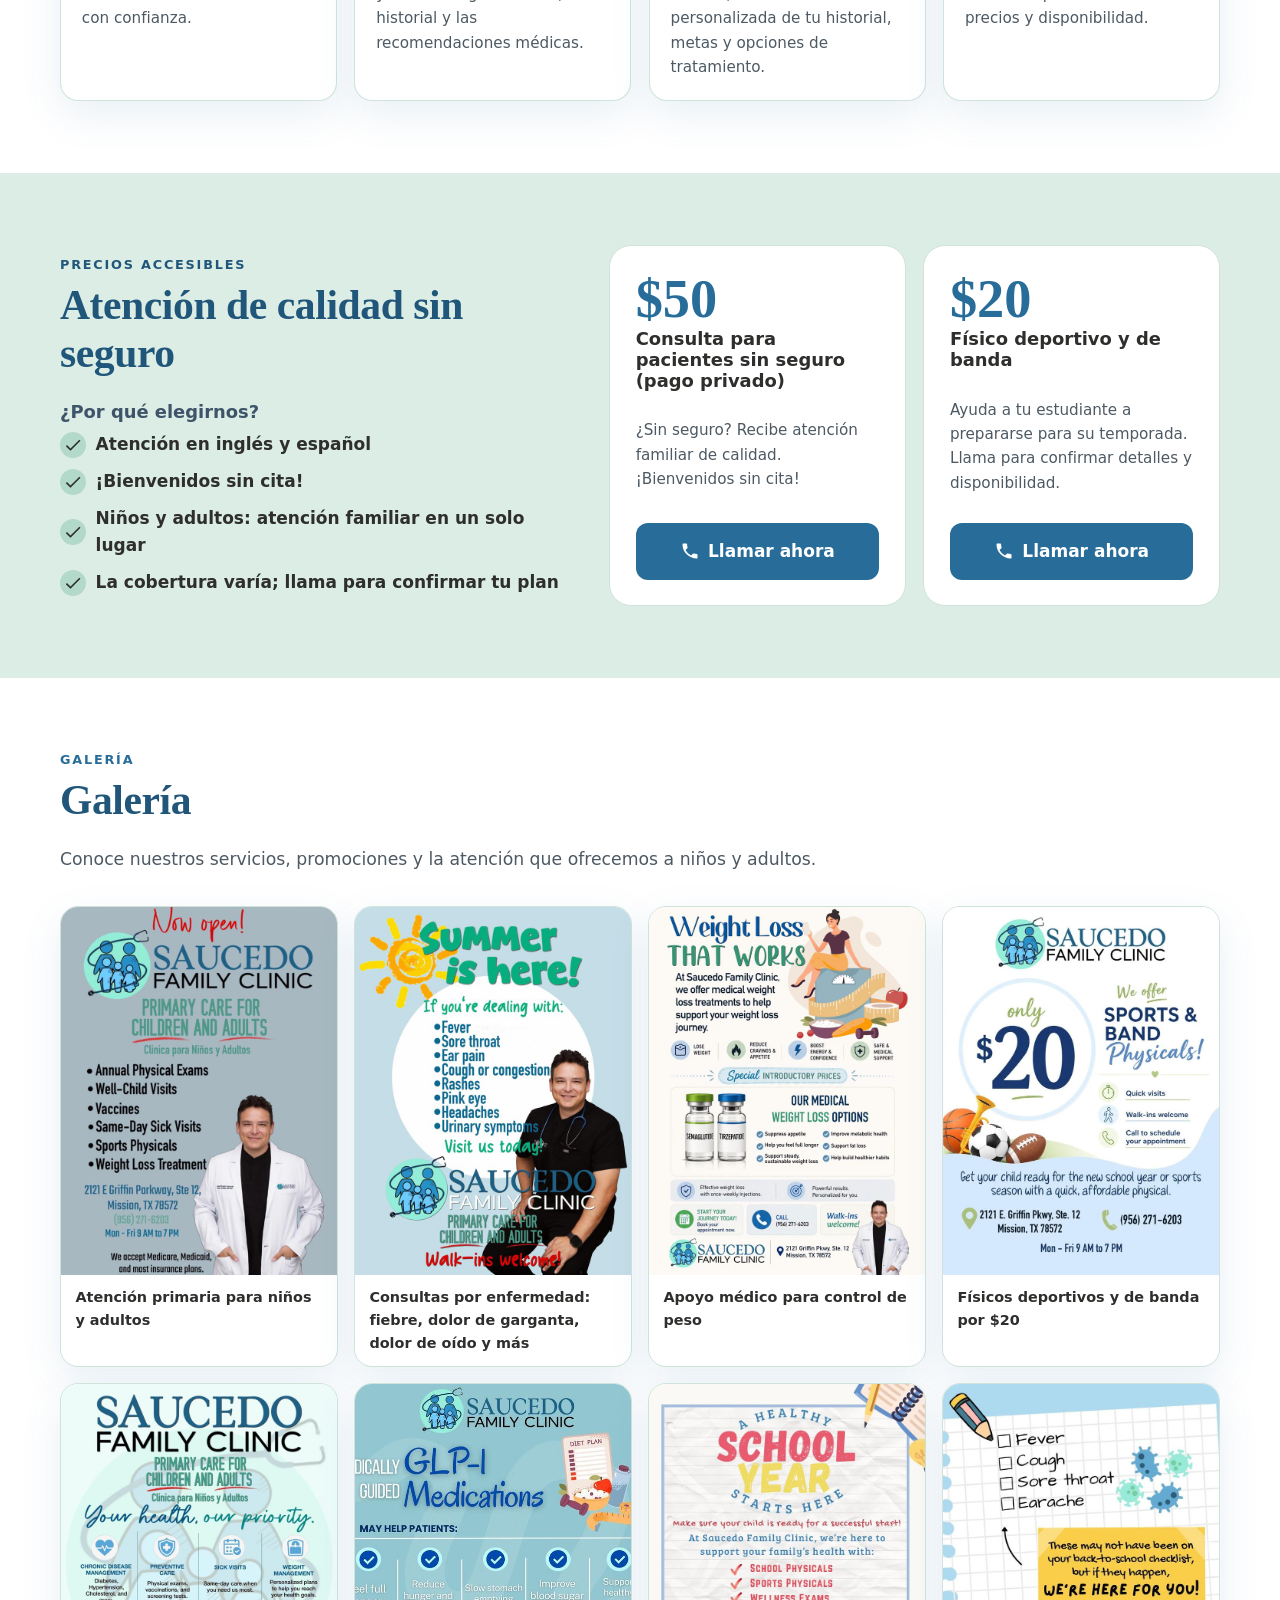
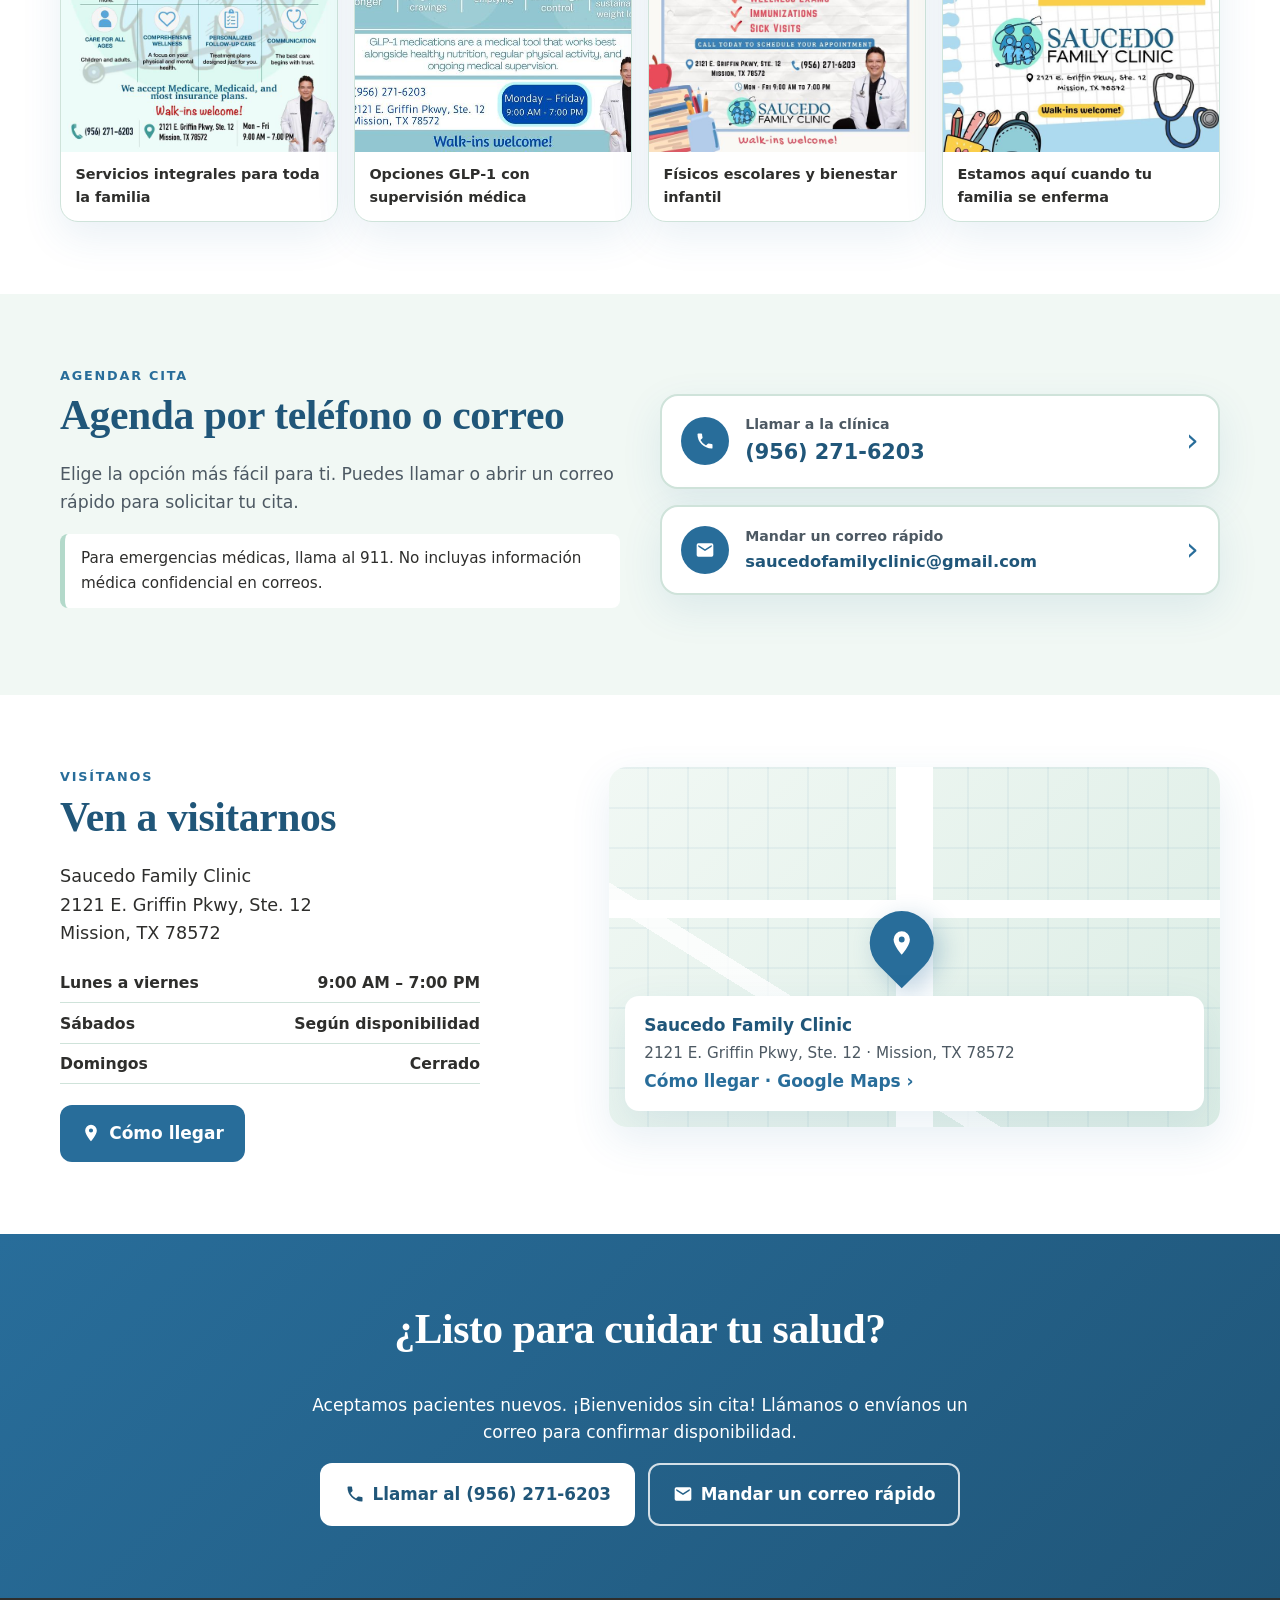
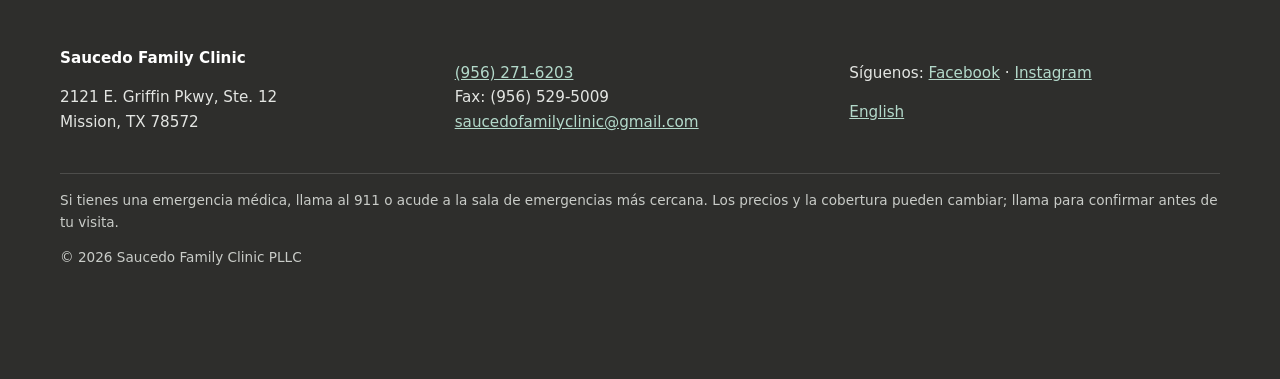
==== commit 823b1ff2: "Hero: add insurance line (Medicare, Medicaid, most plans) above $50 self-pay box; site.css?v=3" ====
--- a/index.html
+++ b/index.html
@@ -16,14 +16,18 @@
 <meta property="og:title" content="Saucedo Family Clinic | Clínica familiar en Mission, TX · ¡Bienvenidos sin cita!">
 <meta property="og:description" content="Clínica de atención primaria para niños y adultos en Mission, TX. ¡Bienvenidos sin cita! Consulta de $50 para pacientes sin seguro (pago privado). Lunes a viernes 9 AM–7 PM. Llama al (956) 271-6203.">
 <meta property="og:url" content="https://saucedofamilyclinic.com/">
-<meta property="og:image" content="https://saucedofamilyclinic.com/assets/og-image.jpg">
+<meta property="og:image" content="https://saucedofamilyclinic.com/assets/og-image.jpg?v=2">
+<meta property="og:image:secure_url" content="https://saucedofamilyclinic.com/assets/og-image.jpg?v=2">
+<meta property="og:image:type" content="image/jpeg">
 <meta property="og:image:width" content="1200"><meta property="og:image:height" content="630">
+<meta property="og:image:alt" content="Saucedo Family Clinic">
 <meta property="og:locale" content="es_MX">
 <meta name="twitter:card" content="summary_large_image">
+<meta name="twitter:image" content="https://saucedofamilyclinic.com/assets/og-image.jpg?v=2">
 <link rel="icon" href="favicon.ico" sizes="32x32">
 <link rel="icon" type="image/png" href="favicon.png">
 <link rel="apple-touch-icon" href="apple-touch-icon.png">
-<link rel="stylesheet" href="assets/site.css">
+<link rel="stylesheet" href="assets/site.css?v=3">
 <script type="application/ld+json">
 {
  "@context": "https://schema.org",
@@ -181,14 +185,17 @@
       <p class="walkin">¡Bienvenidos sin cita!</p>
       <h1>Cuidado para toda tu familia.</h1>
       <p class="lead">Atención primaria personalizada para niños y adultos en Mission, Texas. Ven cuando lo necesites o llámanos para programar tu visita.</p>
-      <p class="price-pill"><strong>$50</strong> consulta para pacientes sin seguro (pago privado)</p>
+      <div class="hero-pills">
+        <p class="ins-pill"><span class="ins-ico"><svg aria-hidden="true" viewBox="0 0 24 24" width="22" height="22"><path fill="currentColor" d="M12 2 4 5v6c0 5.05 3.41 9.76 8 11 4.59-1.24 8-5.95 8-11V5zm-1.2 14.2-3.5-3.5 1.4-1.4 2.1 2.1 4.9-4.9 1.4 1.4z"/></svg></span><span class="ins-txt"><strong>Aceptamos Medicare, Medicaid y la mayoría de los seguros.</strong><small>Llámanos para confirmar tu cobertura.</small></span></p>
+        <p class="price-pill"><strong>$50</strong> consulta para pacientes sin seguro (pago privado)</p>
+      </div>
       <div class="ctas">
         <a class="btn btn-yellow btn-lg" href="tel:+19562716203"><svg aria-hidden="true" viewBox="0 0 24 24" width="20" height="20"><path fill="currentColor" d="M6.6 10.8a15.1 15.1 0 0 0 6.6 6.6l2.2-2.2a1 1 0 0 1 1-.25 11.4 11.4 0 0 0 3.6.57 1 1 0 0 1 1 1V20a1 1 0 0 1-1 1A17 17 0 0 1 3 4a1 1 0 0 1 1-1h3.5a1 1 0 0 1 1 1c0 1.25.2 2.45.57 3.57a1 1 0 0 1-.25 1z"/></svg><span>Llamar al (956) 271-6203</span></a>
         <a class="btn btn-ghost btn-lg" href="mailto:saucedofamilyclinic@gmail.com?subject=Solicitud%20de%20cita&amp;body=Hola%2C%20quiero%20solicitar%20una%20cita%20en%20Saucedo%20Family%20Clinic.%0A%0ANombre%3A%0ATel%C3%A9fono%3A%0AD%C3%ADa%20y%20hora%20preferidos%3A"><svg aria-hidden="true" viewBox="0 0 24 24" width="20" height="20"><path fill="currentColor" d="M20 4H4a2 2 0 0 0-2 2v12a2 2 0 0 0 2 2h16a2 2 0 0 0 2-2V6a2 2 0 0 0-2-2zm0 4.2-8 5-8-5V6l8 5 8-5z"/></svg><span>Mandar un correo rápido</span></a>
       </div>
     </div>
     <aside class="hero-card" aria-label="Horario">
-      <picture><source srcset="assets/logo.webp" type="image/webp"><img class="hero-logo" src="assets/logo.png" alt="Saucedo Family Clinic" width="640" height="611"></picture>
+      <picture><source srcset="assets/logo.webp" type="image/webp"><img class="card-logo" src="assets/logo.png" alt="Saucedo Family Clinic" width="640" height="611"></picture>
       <h2><svg aria-hidden="true" viewBox="0 0 24 24" width="20" height="20"><path fill="currentColor" d="M12 2a10 10 0 1 0 10 10A10 10 0 0 0 12 2zm1 10.4 3.5 2.1-.8 1.3L11 13V7h2z"/></svg> Horario</h2>
       <table class="hours"><tr><th scope="row">Lunes a viernes</th><td>9:00 AM – 7:00 PM</td></tr><tr><th scope="row">Sábados</th><td>Según disponibilidad</td></tr><tr><th scope="row">Domingos</th><td>Cerrado</td></tr></table>
       <p class="addr"><svg aria-hidden="true" viewBox="0 0 24 24" width="20" height="20"><path fill="currentColor" d="M12 2a7 7 0 0 0-7 7c0 5.25 7 13 7 13s7-7.75 7-13a7 7 0 0 0-7-7zm0 9.5A2.5 2.5 0 1 1 12 6.5a2.5 2.5 0 0 1 0 5z"/></svg><span>2121 E. Griffin Pkwy, Ste. 12<br>Mission, TX 78572</span></p>
--- a/assets/site.css
+++ b/assets/site.css
@@ -54,11 +54,18 @@
 .walkin{display:inline-block;background:var(--mint);color:var(--charcoal);border:1px solid #93c6b2;font-weight:900;font-size:1.25rem;padding:.35rem .9rem;border-radius:10px;margin:0 0 1rem;transform:rotate(-1.5deg)}
 .hero h1{font-size:clamp(2.6rem,6vw,4.4rem);margin-bottom:.35em}
 .lead{font-size:1.15rem;color:#3a4148;max-width:36em}
+.hero-pills{display:flex;flex-direction:column;align-items:stretch;width:fit-content;max-width:100%;gap:.55rem;margin:.3rem 0 1.4rem}
+.hero-pills p{margin:0}
+.ins-pill{display:flex;align-items:center;gap:.7rem;background:#fff;border:1px solid var(--mint);border-left:4px solid var(--steel);border-radius:12px;padding:.55rem .9rem .55rem .75rem;color:var(--charcoal);max-width:36em}
+.ins-ico{flex:none;display:grid;place-items:center;width:38px;height:38px;border-radius:50%;background:var(--mint-soft);color:var(--steel)}
+.ins-txt{display:flex;flex-direction:column;line-height:1.3}
+.ins-txt strong{color:var(--steel-d);font-size:1.05rem}
+.ins-txt small{color:var(--muted);font-size:.9rem;margin-top:.1rem}
 .price-pill{display:inline-block;background:#fff;border:1px solid var(--mint);border-radius:12px;padding:.55rem .9rem;color:var(--charcoal);margin:.3rem 0 1.4rem}
 .price-pill strong{color:var(--steel-d);font-size:1.3rem}
 .ctas{display:flex;flex-wrap:wrap;gap:.8rem}
 .hero-card{background:#fff;color:var(--ink);border-radius:24px;padding:1.4rem;box-shadow:0 24px 60px rgba(40,109,154,.16);border:1px solid var(--line)}
-.hero-logo{display:block;width:min(100%,240px);height:auto;margin:0 auto 1rem}
+.card-logo{display:block;width:min(100%,240px);height:auto;aspect-ratio:auto;object-fit:contain;margin:0 auto 1rem}
 .hero-card h2{font-family:inherit;font-size:1.1rem;display:flex;align-items:center;gap:.4rem;color:var(--steel);margin:0 0 .3rem}
 .hours{width:100%;border-collapse:collapse;font-size:.98rem}
 .hours th,.hours td{padding:.45rem 0;border-bottom:1px solid var(--line);text-align:left}
@@ -138,6 +145,10 @@
   .foot-grid{grid-template-columns:1fr}
   .nav-actions .btn-sm{display:none}
   .brand-txt b{font-size:1.1rem}
+  .hero-pills{gap:.45rem;margin:.2rem 0 1.1rem}
+  .ins-pill{padding:.5rem .75rem .5rem .6rem;gap:.6rem}
+  .ins-ico{width:32px;height:32px}.ins-ico svg{width:19px;height:19px}
+  .ins-txt strong{font-size:1rem}.ins-txt small{font-size:.85rem}
   .ccard{padding:1rem;gap:.8rem}.ccard b.em{font-size:.9rem}.chev{font-size:1.5rem}
   .mbar{display:grid;grid-template-columns:1fr 1fr;position:fixed;left:0;right:0;bottom:0;z-index:60;box-shadow:0 -6px 20px rgba(0,0,0,.18);padding-bottom:env(safe-area-inset-bottom);background:var(--steel-d)}
   .mbar a{display:flex;align-items:center;justify-content:center;gap:.5rem;min-height:58px;font-weight:900;font-size:1.1rem;text-decoration:none}
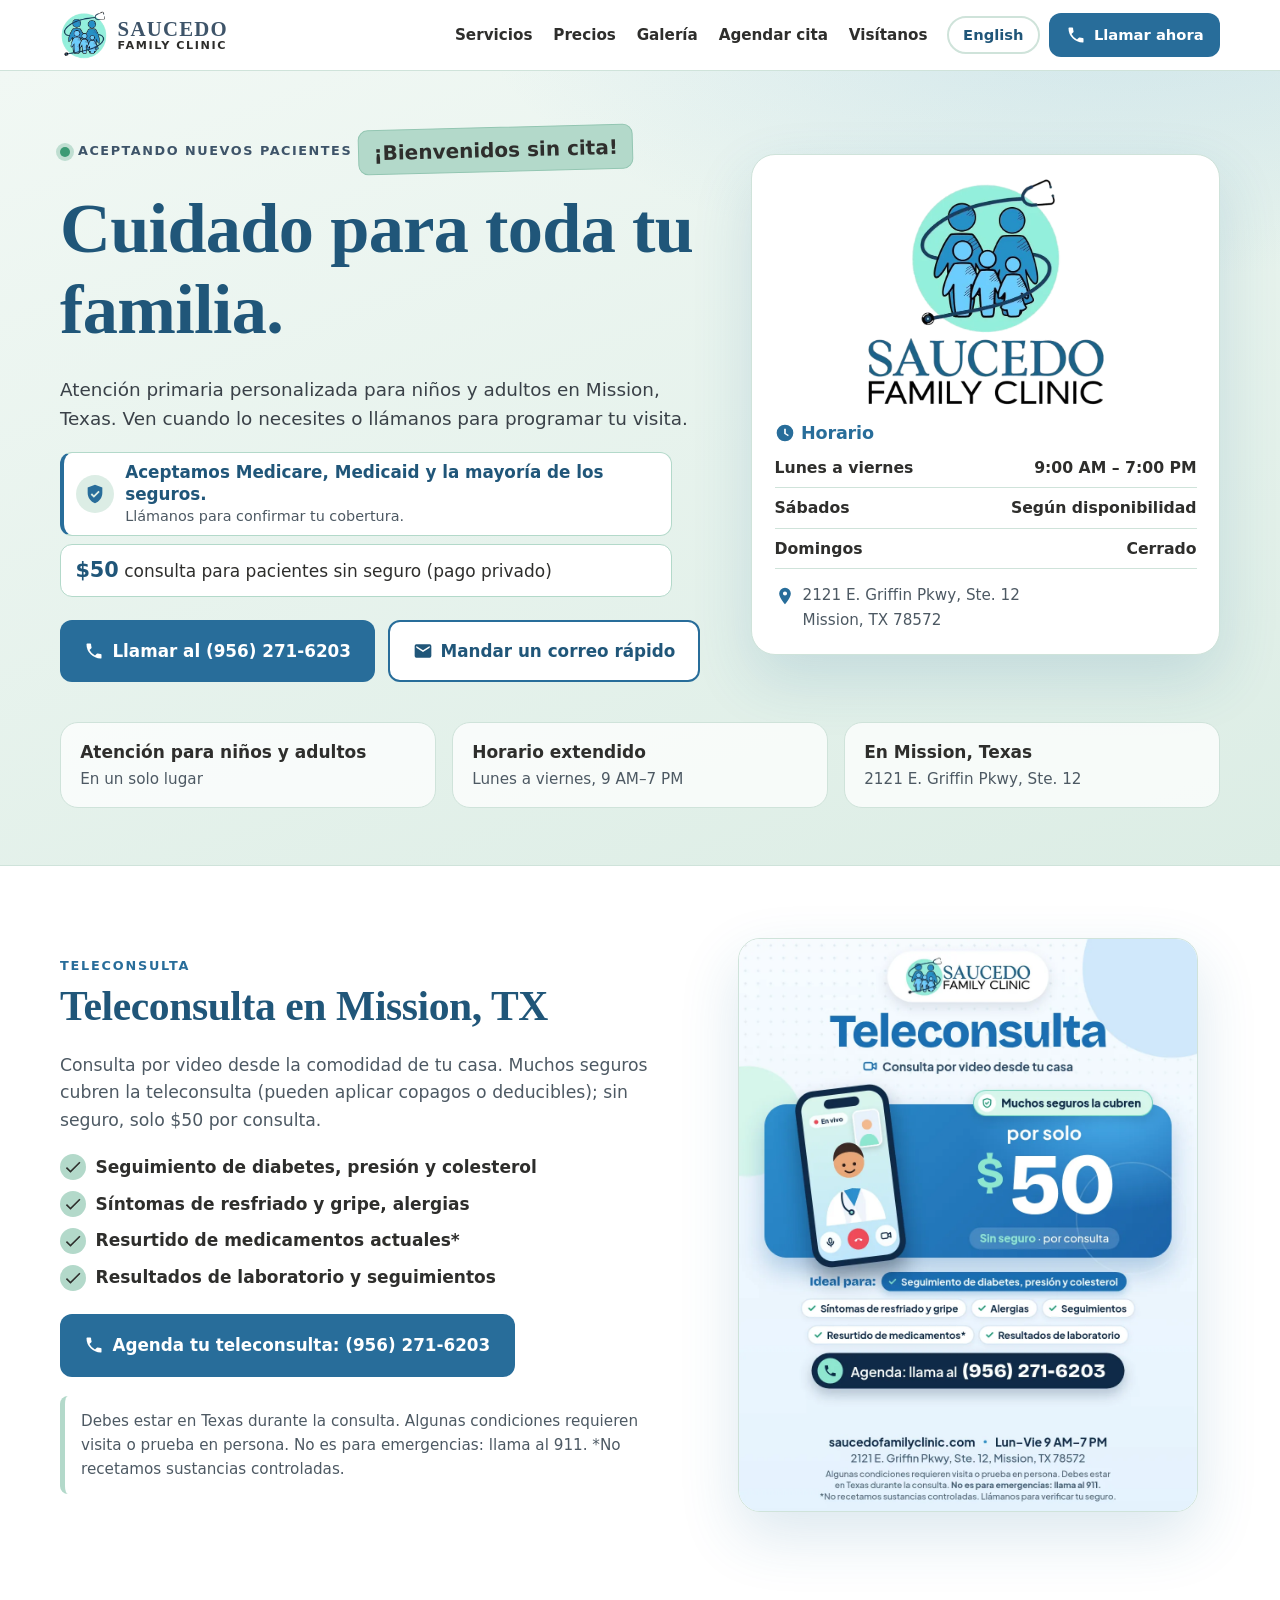
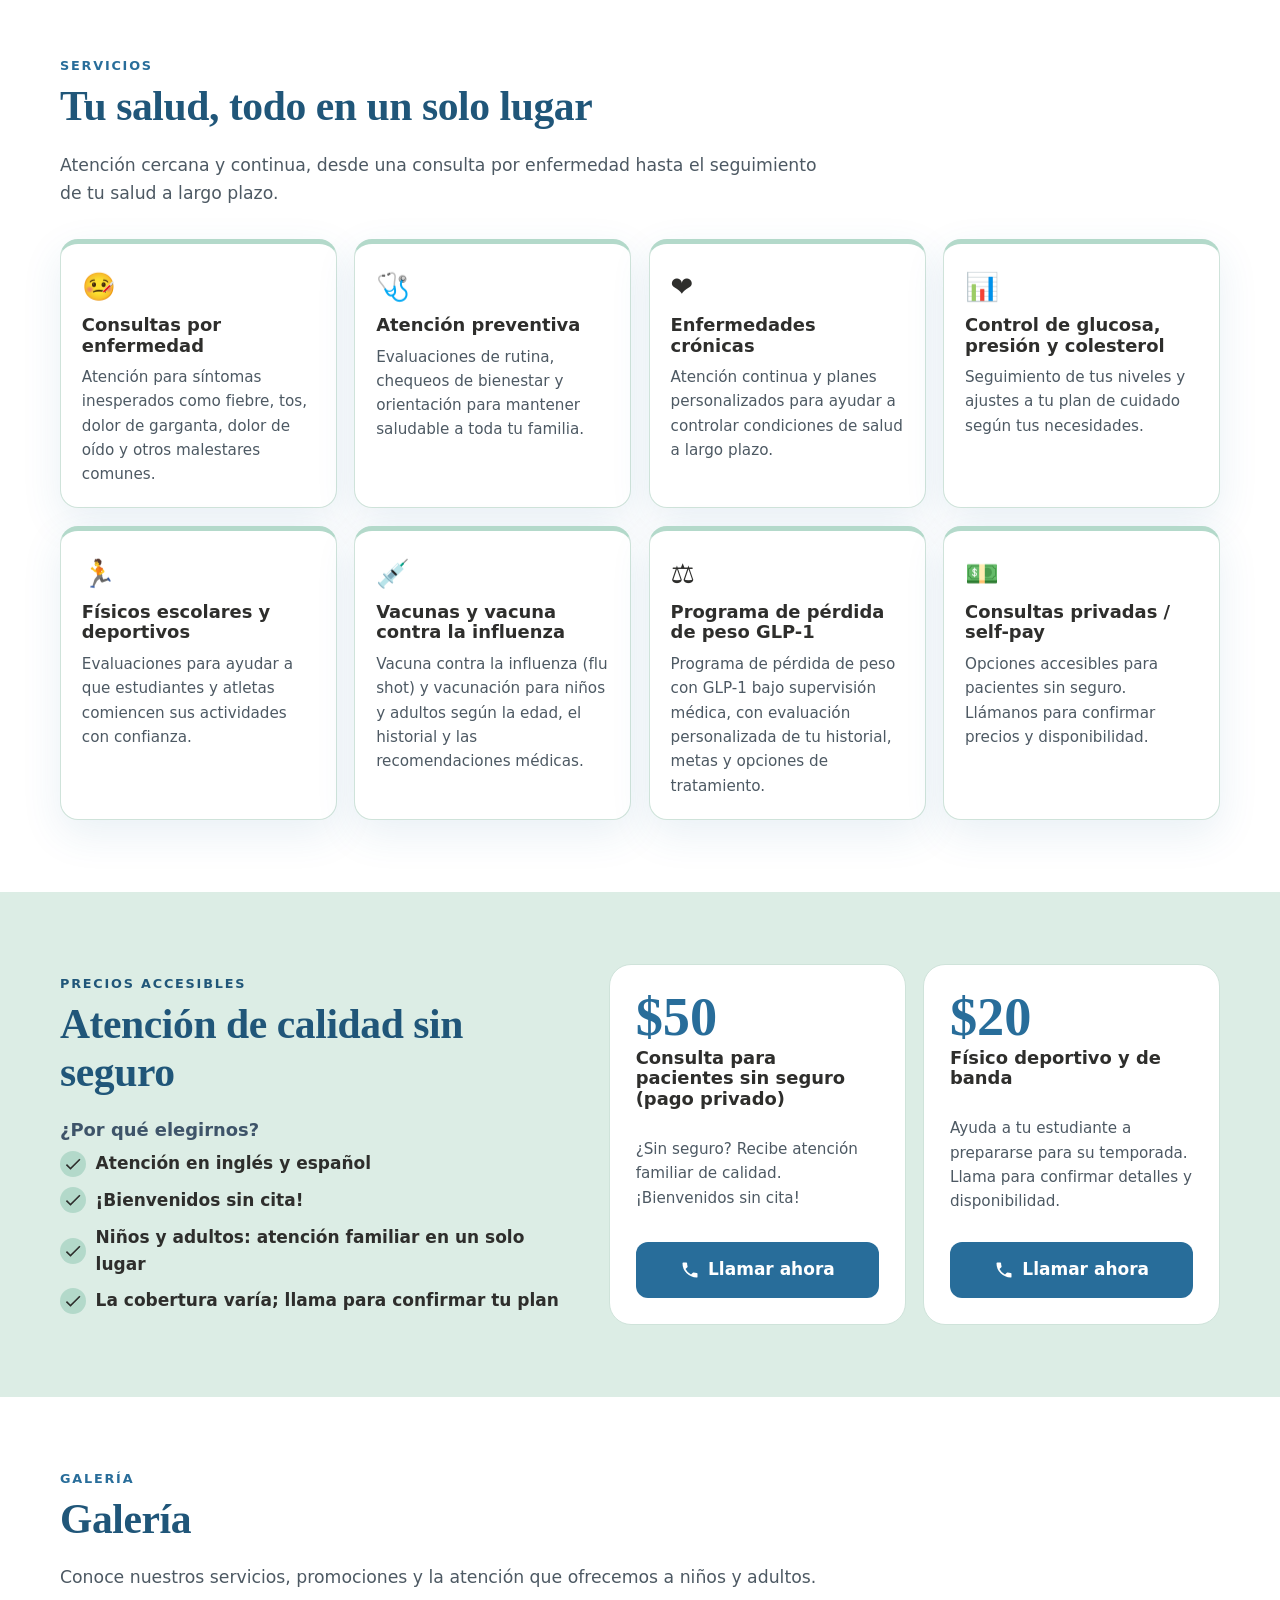
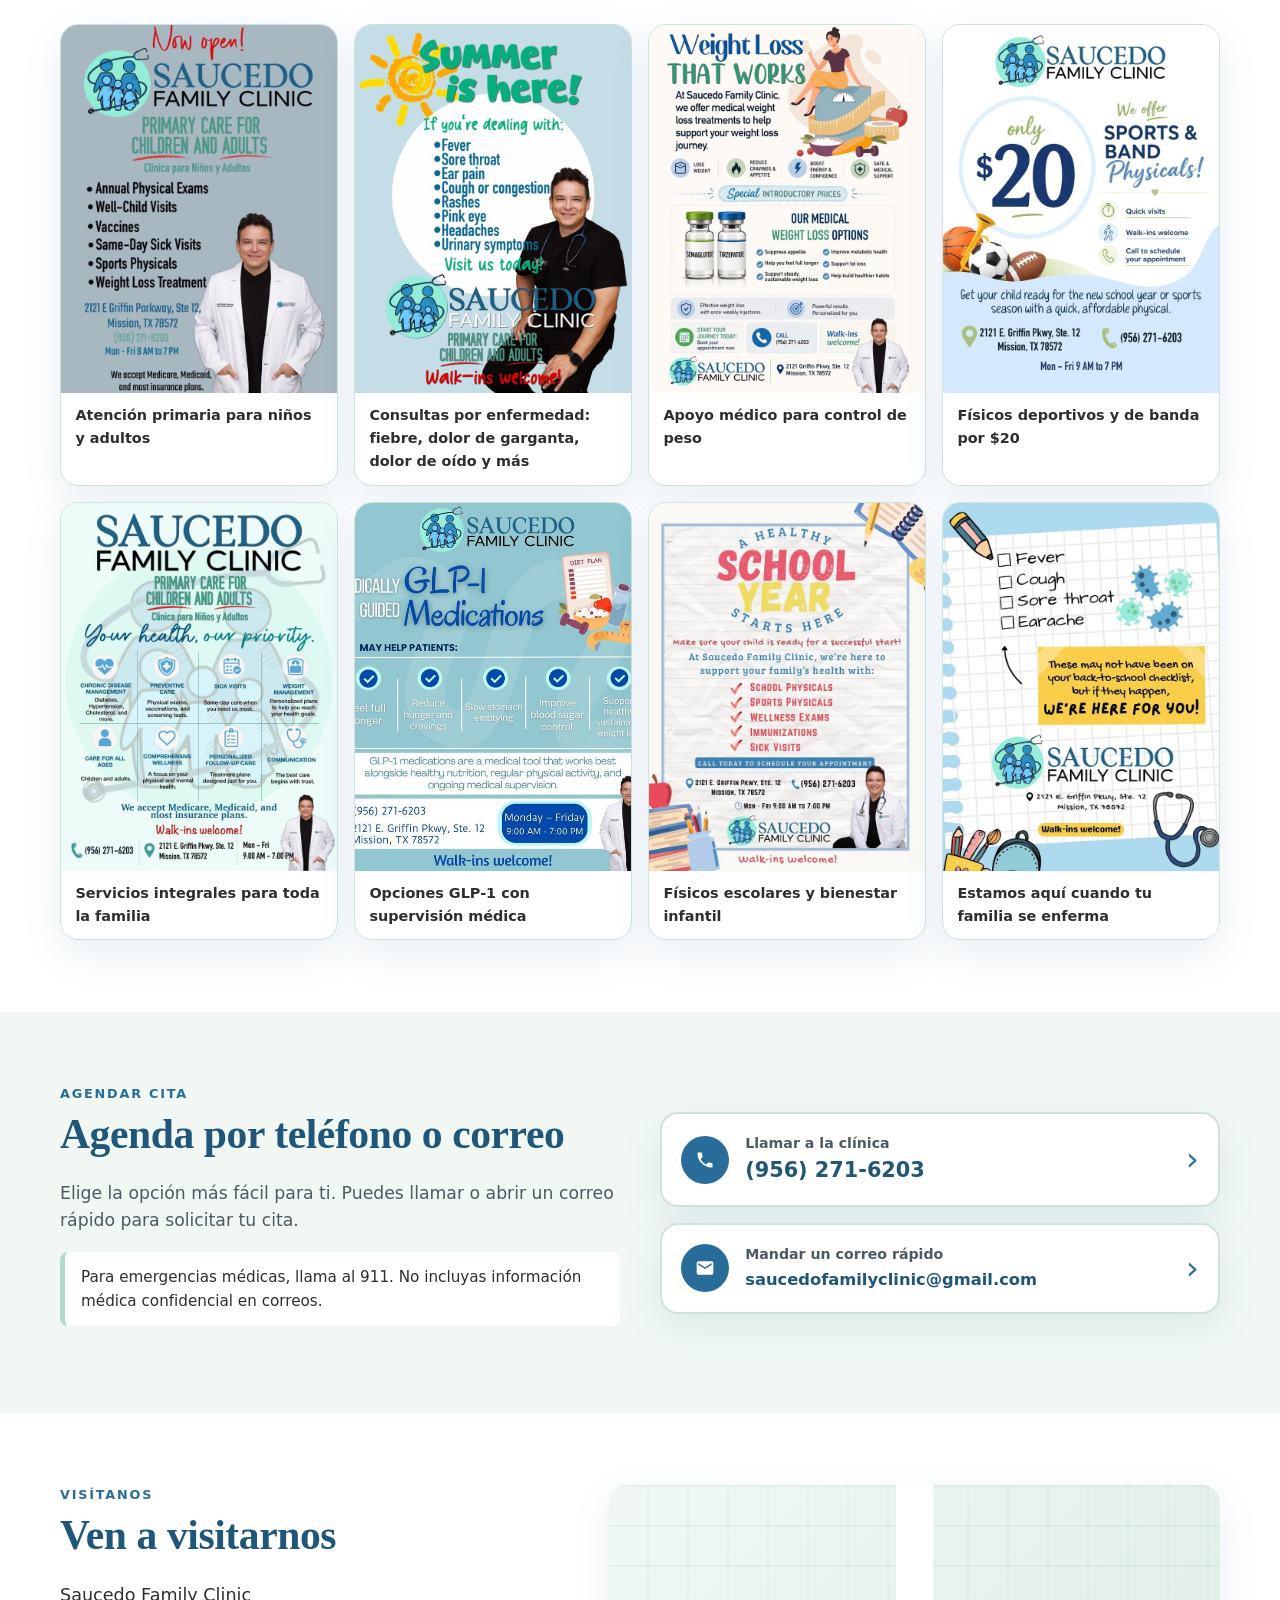
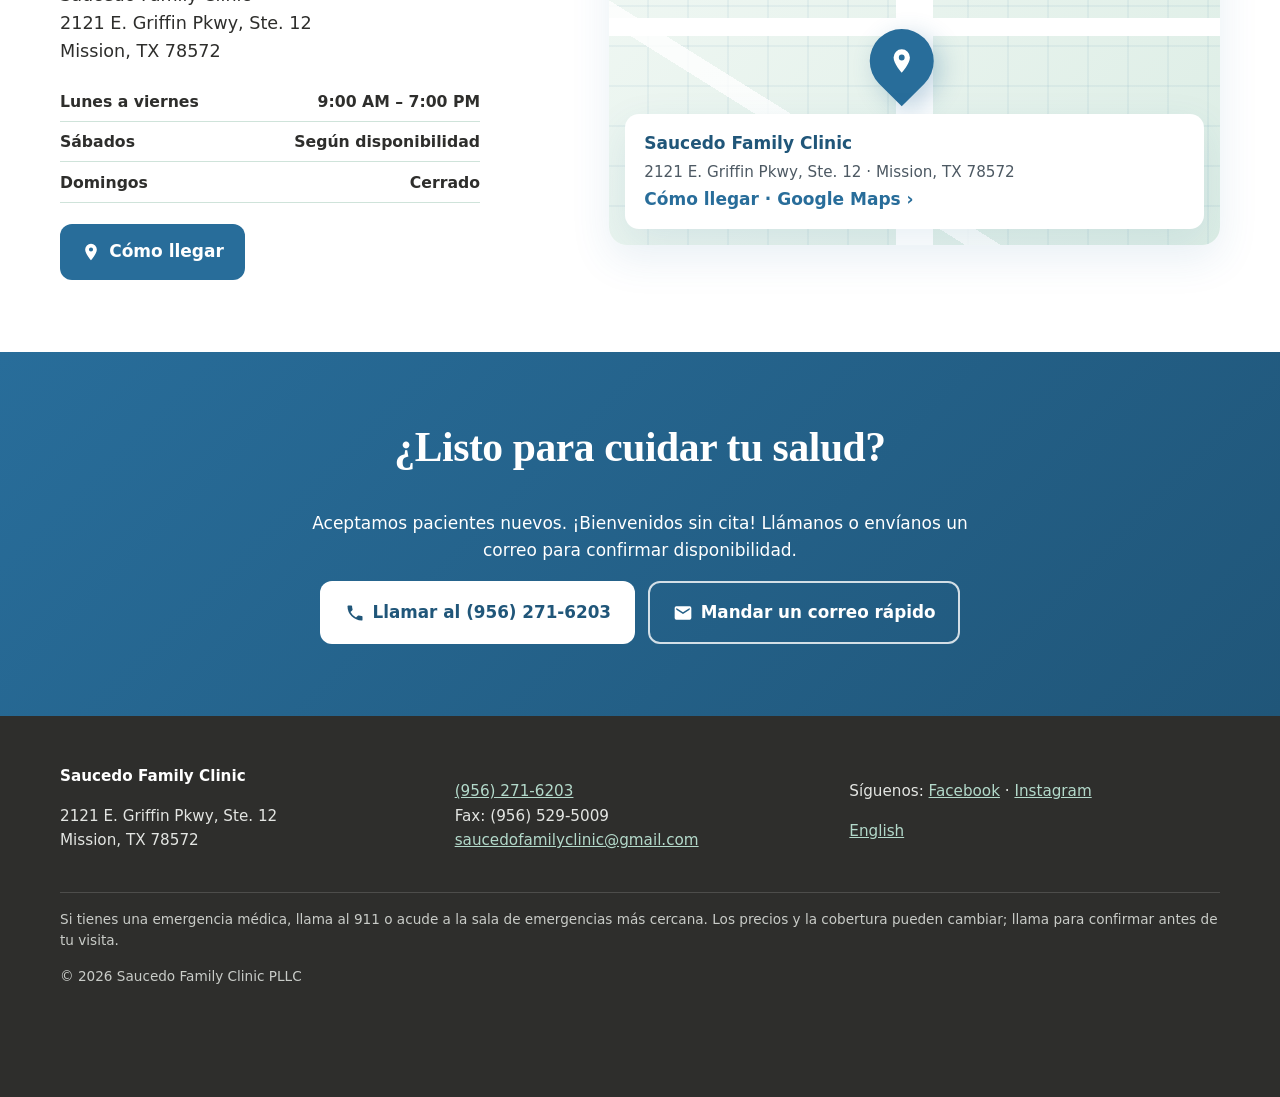
==== commit c018329e: "Add Teleconsulta / Telehealth section (ES/EN graphics, WebP+JPG) below hero; site.css?v=4" ====
--- a/index.html
+++ b/index.html
@@ -27,7 +27,7 @@
 <link rel="icon" href="favicon.ico" sizes="32x32">
 <link rel="icon" type="image/png" href="favicon.png">
 <link rel="apple-touch-icon" href="apple-touch-icon.png">
-<link rel="stylesheet" href="assets/site.css?v=3">
+<link rel="stylesheet" href="assets/site.css?v=4">
 <script type="application/ld+json">
 {
  "@context": "https://schema.org",
@@ -138,12 +138,22 @@
   {
    "@type": "MedicalProcedure",
    "name": "Programa de pérdida de peso GLP-1 con supervisión médica / Medically supervised GLP-1 weight-loss program"
+  },
+  {
+   "@type": "MedicalProcedure",
+   "name": "Teleconsulta (consulta por video) / Telehealth video visits"
   }
  ],
  "makesOffer": [
   {
    "@type": "Offer",
    "name": "Consulta para pacientes sin seguro (pago privado) / Self-pay visit",
+   "price": "50",
+   "priceCurrency": "USD"
+  },
+  {
+   "@type": "Offer",
+   "name": "Teleconsulta para pacientes sin seguro / Self-pay telehealth visit",
    "price": "50",
    "priceCurrency": "USD"
   },
@@ -204,6 +214,22 @@
   <ul class="shell facts"><li><strong>Atención para niños y adultos</strong><span>En un solo lugar</span></li><li><strong>Horario extendido</strong><span>Lunes a viernes, 9 AM–7 PM</span></li><li><strong>En Mission, Texas</strong><span>2121 E. Griffin Pkwy, Ste. 12</span></li></ul>
 </section>
 
+<section id="teleconsulta" class="sec tele" aria-labelledby="tele-title">
+  <div class="shell tele-wrap">
+    <div class="tele-copy">
+      <p class="kicker">Teleconsulta</p>
+      <h2 id="tele-title">Teleconsulta en Mission, TX</h2>
+      <p class="sec-lead">Consulta por video desde la comodidad de tu casa. Muchos seguros cubren la teleconsulta (pueden aplicar copagos o deducibles); sin seguro, solo $50 por consulta.</p>
+      <ul class="why tele-list"><li><svg aria-hidden="true" viewBox="0 0 24 24" width="18" height="18"><path fill="currentColor" d="M9 16.2 4.8 12l-1.4 1.4L9 19 21 7l-1.4-1.4z"/></svg><span>Seguimiento de diabetes, presión y colesterol</span></li><li><svg aria-hidden="true" viewBox="0 0 24 24" width="18" height="18"><path fill="currentColor" d="M9 16.2 4.8 12l-1.4 1.4L9 19 21 7l-1.4-1.4z"/></svg><span>Síntomas de resfriado y gripe, alergias</span></li><li><svg aria-hidden="true" viewBox="0 0 24 24" width="18" height="18"><path fill="currentColor" d="M9 16.2 4.8 12l-1.4 1.4L9 19 21 7l-1.4-1.4z"/></svg><span>Resurtido de medicamentos actuales*</span></li><li><svg aria-hidden="true" viewBox="0 0 24 24" width="18" height="18"><path fill="currentColor" d="M9 16.2 4.8 12l-1.4 1.4L9 19 21 7l-1.4-1.4z"/></svg><span>Resultados de laboratorio y seguimientos</span></li></ul>
+      <a class="btn btn-yellow btn-lg" href="tel:+19562716203"><svg aria-hidden="true" viewBox="0 0 24 24" width="20" height="20"><path fill="currentColor" d="M6.6 10.8a15.1 15.1 0 0 0 6.6 6.6l2.2-2.2a1 1 0 0 1 1-.25 11.4 11.4 0 0 0 3.6.57 1 1 0 0 1 1 1V20a1 1 0 0 1-1 1A17 17 0 0 1 3 4a1 1 0 0 1 1-1h3.5a1 1 0 0 1 1 1c0 1.25.2 2.45.57 3.57a1 1 0 0 1-.25 1z"/></svg><span>Agenda tu teleconsulta: <span class="nowrap">(956) 271-6203</span></span></a>
+      <p class="note tele-note">Debes estar en Texas durante la consulta. Algunas condiciones requieren visita o prueba en persona. No es para emergencias: llama al 911. *No recetamos sustancias controladas.</p>
+    </div>
+    <figure class="tele-fig">
+      <picture><source srcset="assets/teleconsulta-es.webp" type="image/webp"><img src="assets/teleconsulta-es.jpg" alt="Teleconsulta en Saucedo Family Clinic, consulta por video desde tu casa, $50 sin seguro" width="1080" height="1350" loading="lazy" decoding="async"></picture>
+    </figure>
+  </div>
+</section>
+
 <section id="servicios" class="sec">
   <div class="shell">
     <p class="kicker">Servicios</p>
--- a/assets/site.css
+++ b/assets/site.css
@@ -128,18 +128,28 @@
 .copy{font-size:.85rem;color:#c9ccc8}
 .mbar{display:none}
 
+/* telehealth */
+.tele{background:#fff}
+.tele-wrap{display:grid;grid-template-columns:1.1fr .9fr;gap:2.5rem;align-items:center}
+.tele-list{margin:1.2rem 0 1.4rem}
+.nowrap{white-space:nowrap}
+.tele-note{margin:1.2rem 0 0;color:var(--muted)}
+.tele-fig{margin:0;justify-self:center;width:100%;max-width:460px}
+.tele-fig img{width:100%;border-radius:22px;border:1px solid var(--line);box-shadow:0 24px 60px rgba(40,109,154,.16)}
+
 @media (max-width:1020px){
   .links{display:none}
   .nav-actions{margin-left:auto}
   .svc-grid,.gallery{grid-template-columns:repeat(2,1fr)}
-  .price-wrap,.appt,.visit{grid-template-columns:1fr}
+  .price-wrap,.appt,.visit,.tele-wrap{grid-template-columns:1fr}
+  .tele-fig{max-width:520px}
 }
 @media (max-width:760px){
   body{font-size:16px}
   .hero{padding:2rem 0 1.6rem}
   .hero-grid{grid-template-columns:1fr;gap:1.6rem}
   .facts{grid-template-columns:1fr;margin-top:1.6rem}
-  .ctas .btn{width:100%}
+  .ctas .btn,.tele-copy .btn{width:100%}
   .price-grid{grid-template-columns:1fr}
   .sec{padding:3rem 0}
   .foot-grid{grid-template-columns:1fr}
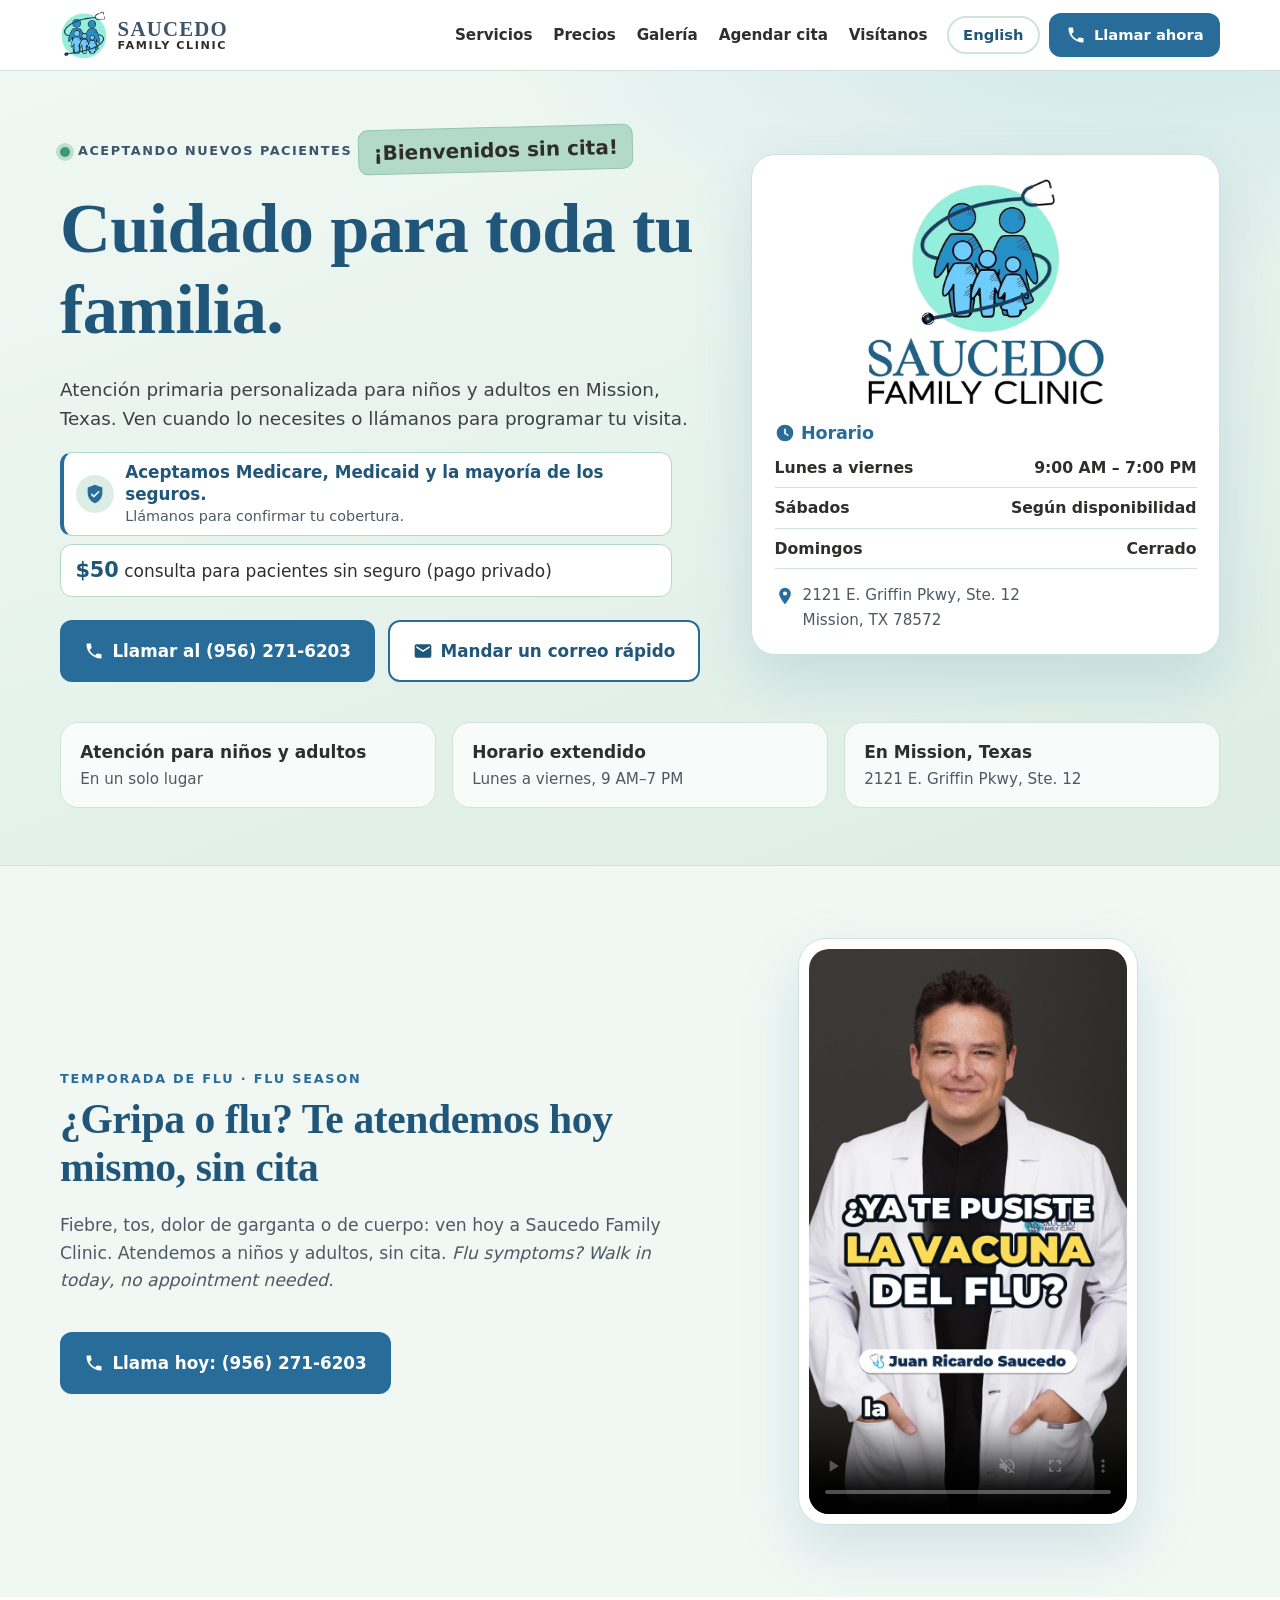
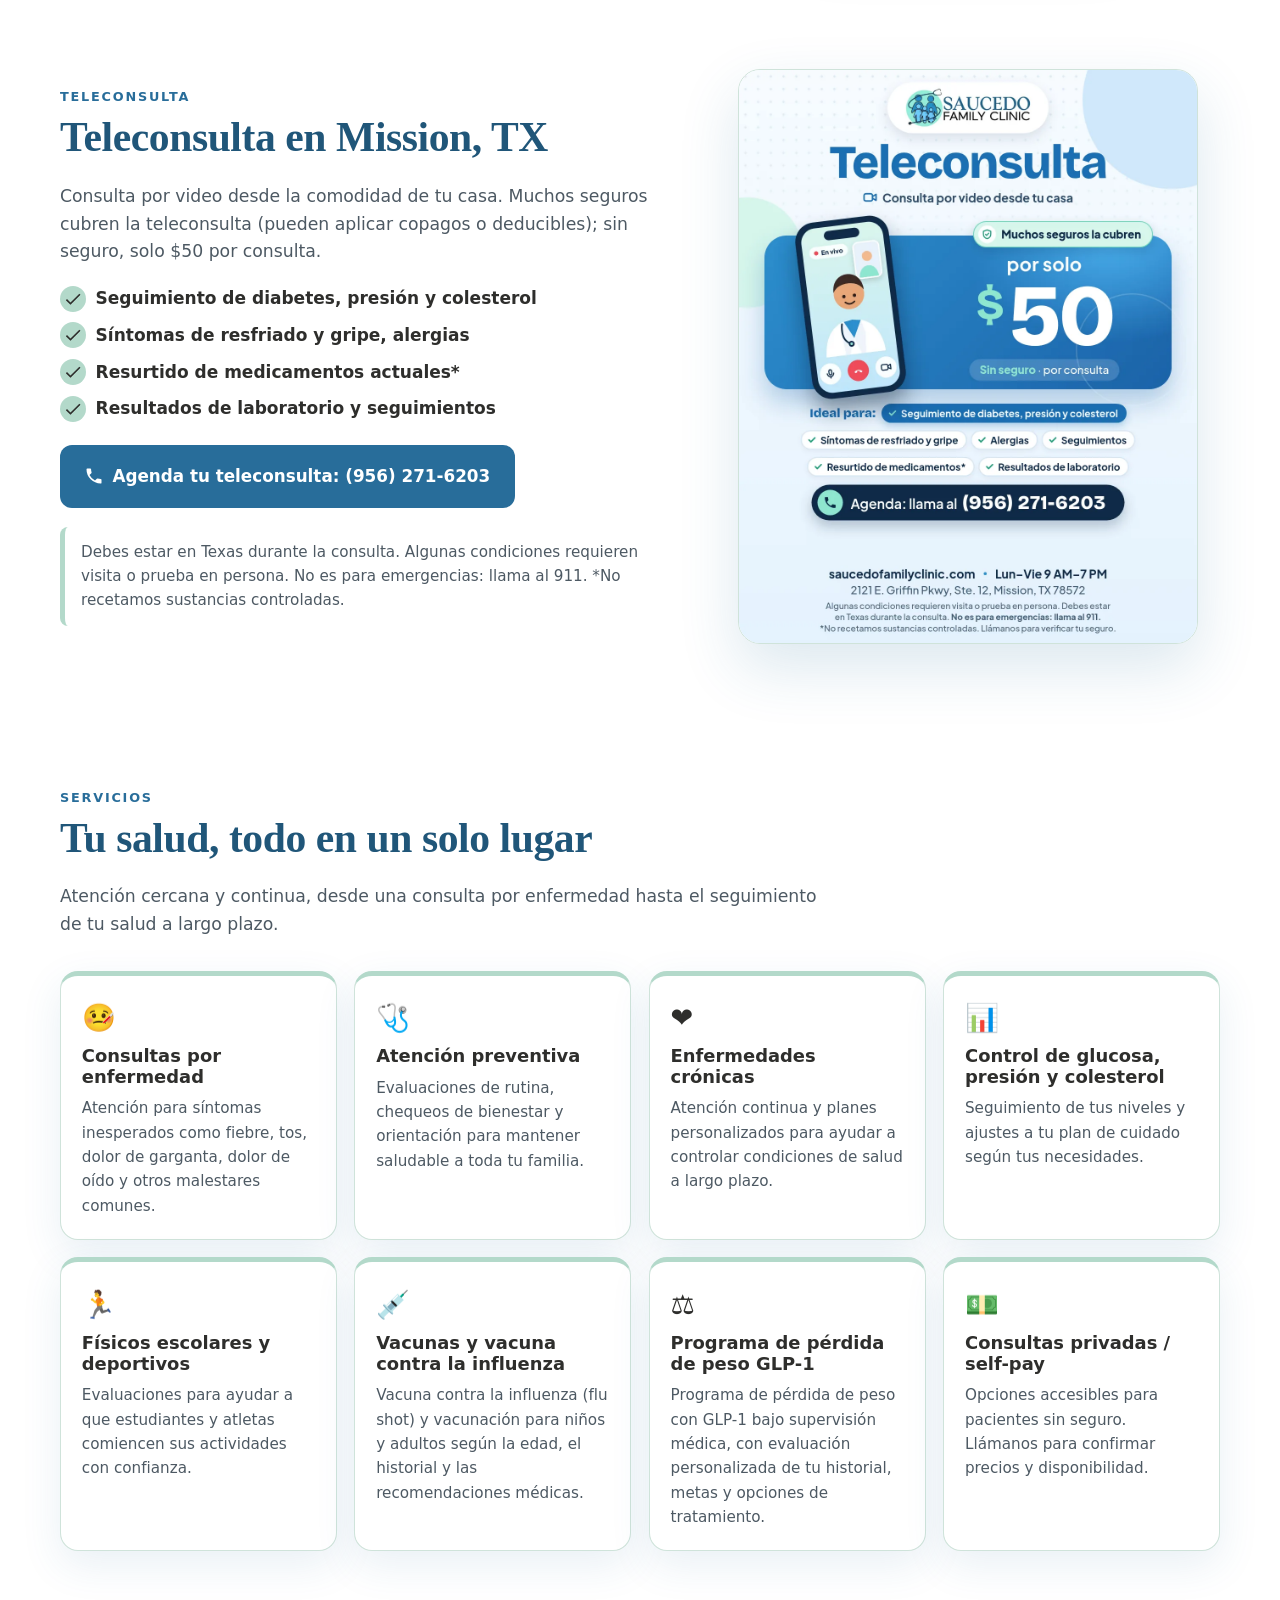
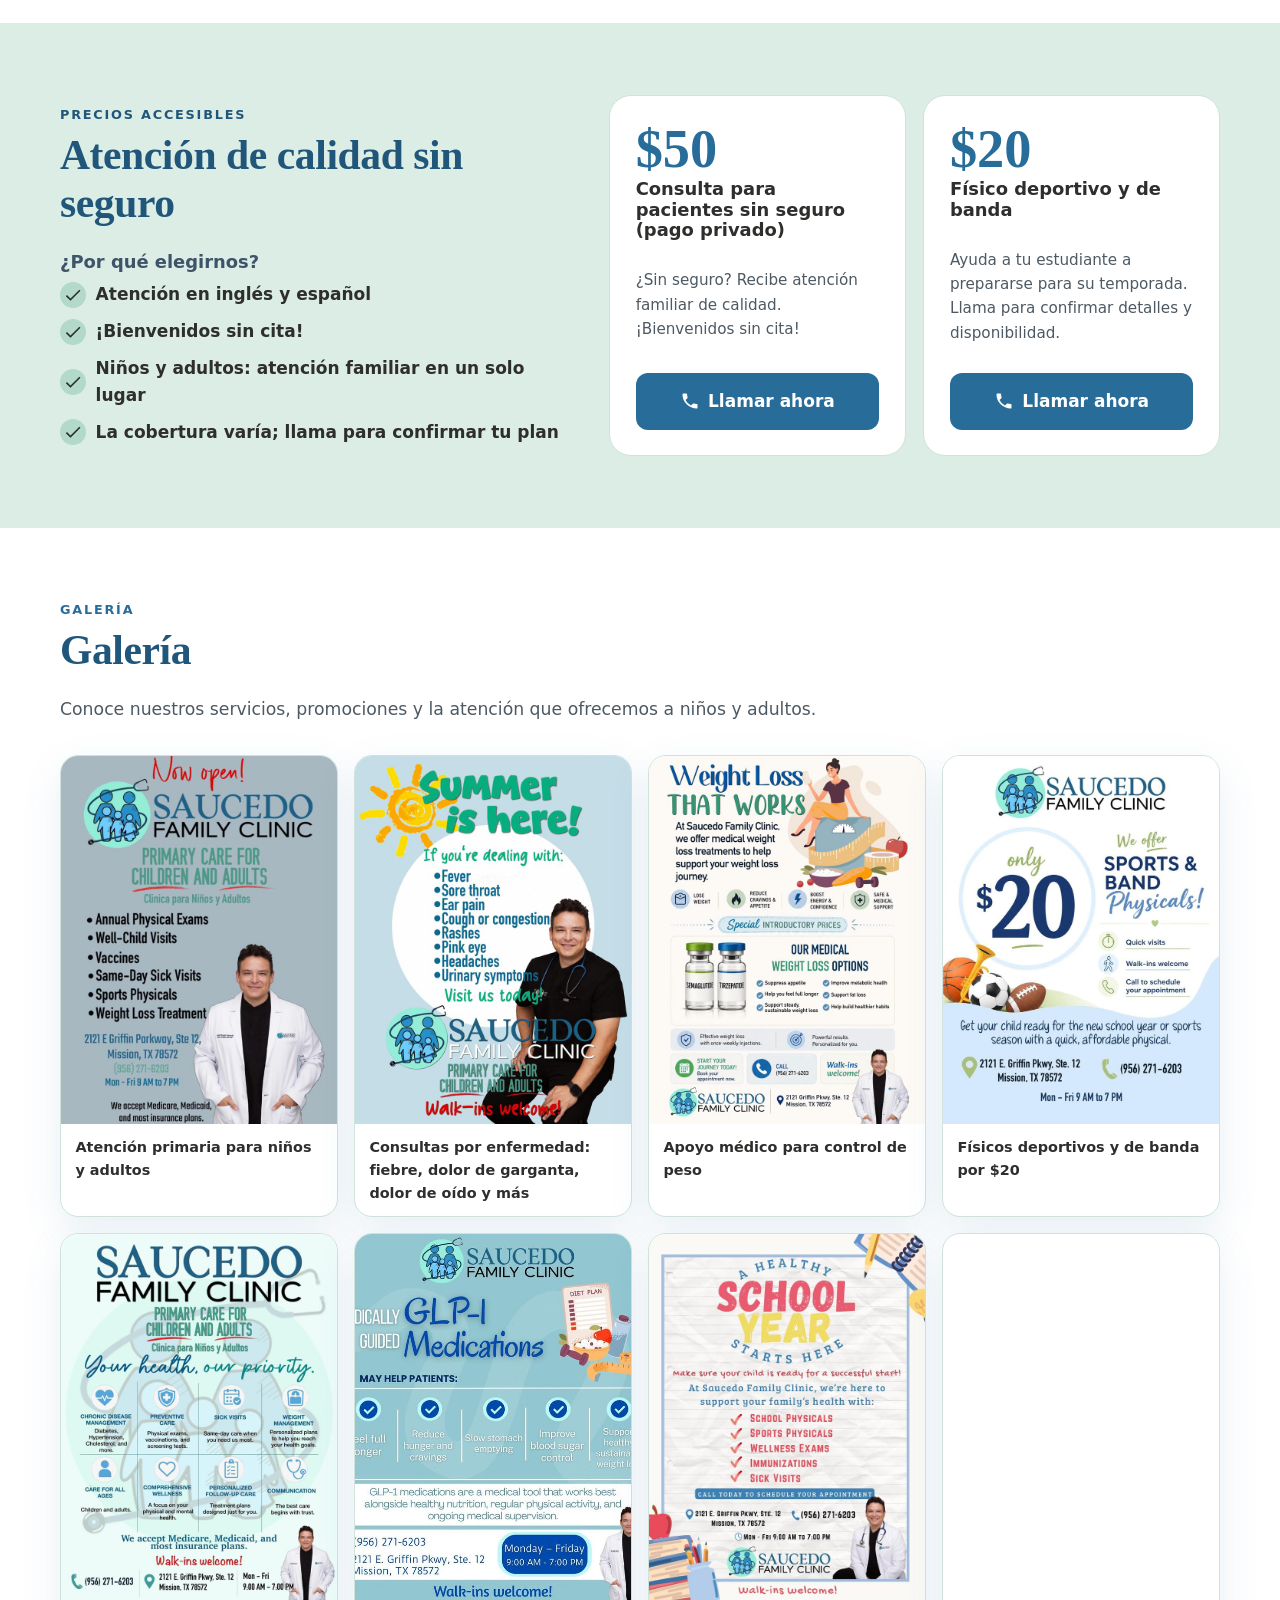
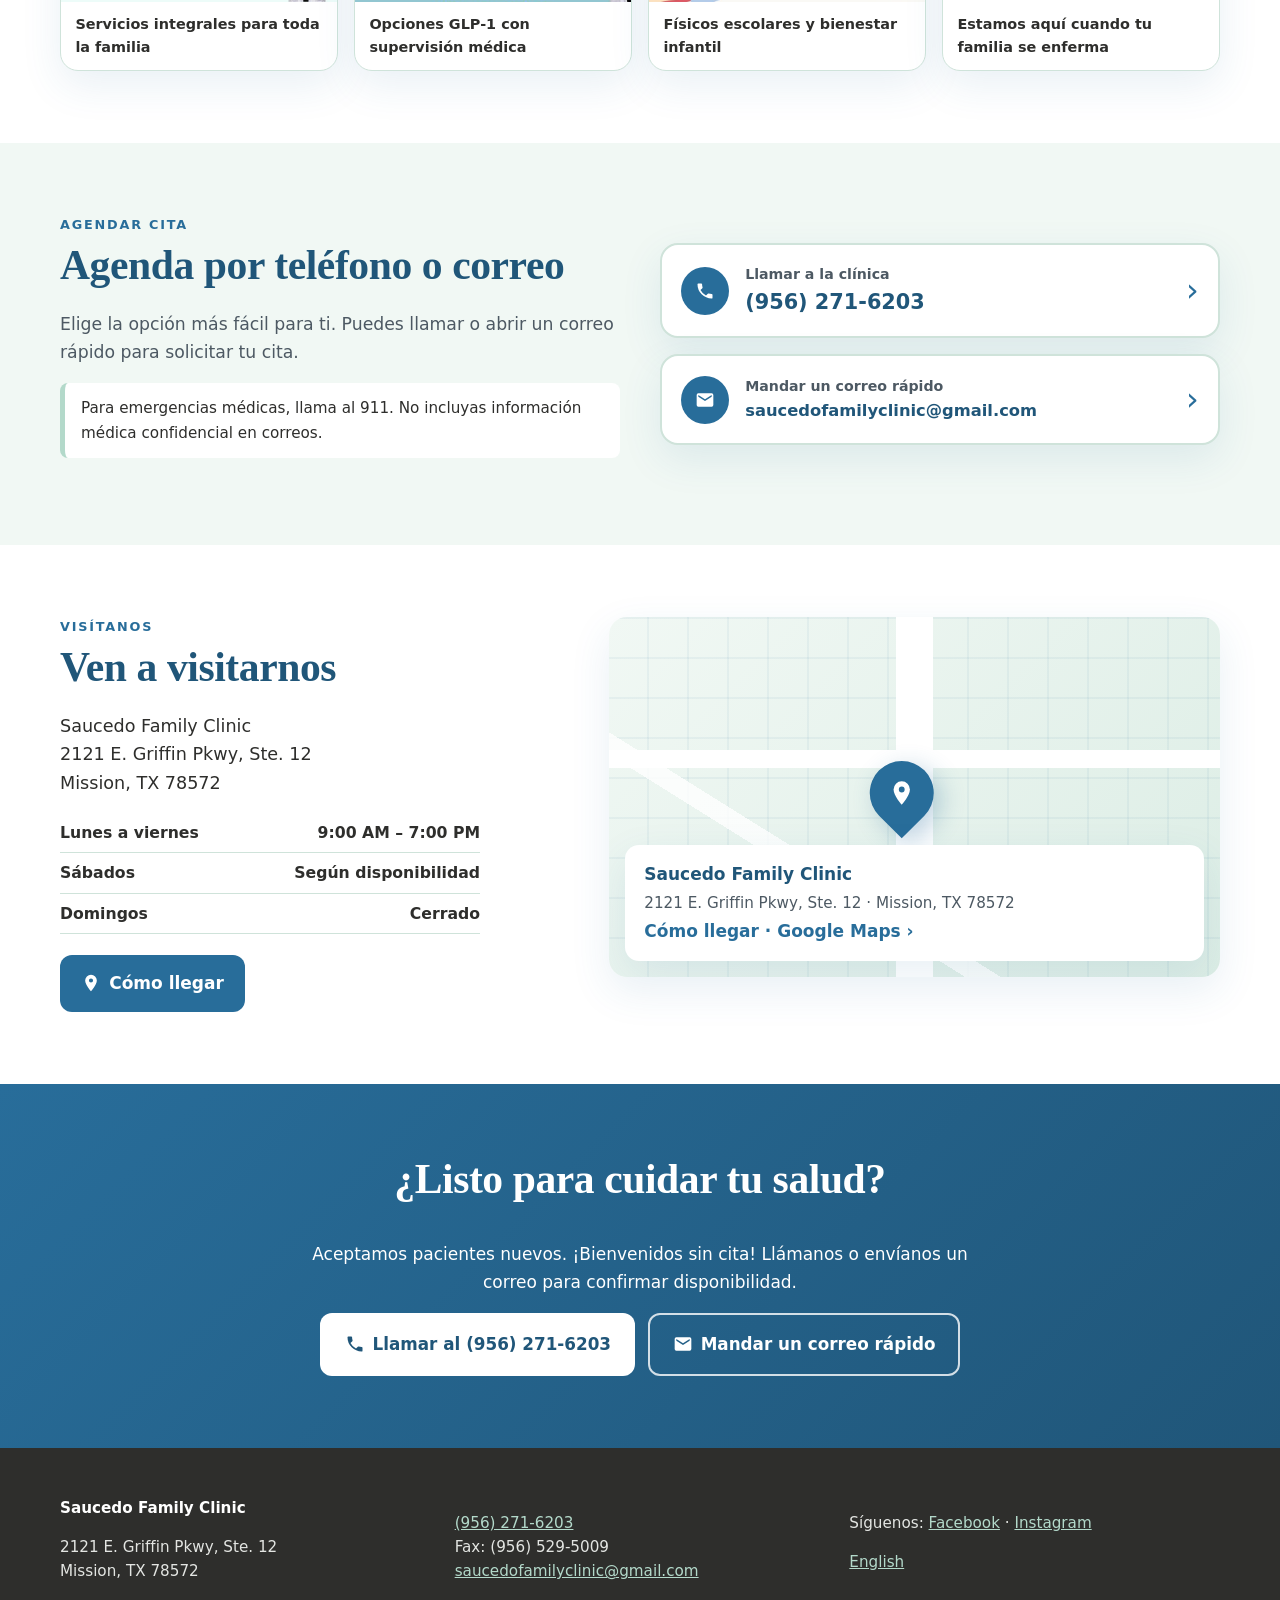
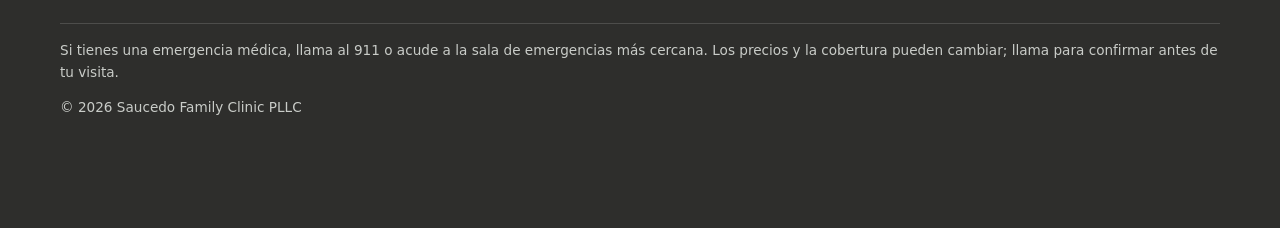
==== commit 49fddad5: "Add Flu season / Temporada de flu reel section below hero (ES/EN); site.css?v=6" ====
--- a/index.html
+++ b/index.html
@@ -27,7 +27,7 @@
 <link rel="icon" href="favicon.ico" sizes="32x32">
 <link rel="icon" type="image/png" href="favicon.png">
 <link rel="apple-touch-icon" href="apple-touch-icon.png">
-<link rel="stylesheet" href="assets/site.css?v=4">
+<link rel="stylesheet" href="assets/site.css?v=6">
 <script type="application/ld+json">
 {
  "@context": "https://schema.org",
@@ -214,6 +214,22 @@
   <ul class="shell facts"><li><strong>Atención para niños y adultos</strong><span>En un solo lugar</span></li><li><strong>Horario extendido</strong><span>Lunes a viernes, 9 AM–7 PM</span></li><li><strong>En Mission, Texas</strong><span>2121 E. Griffin Pkwy, Ste. 12</span></li></ul>
 </section>
 
+<!-- FLU SEASON SECTION - remove after March 2026-27 season -->
+<section id="flu" class="sec flu" aria-labelledby="flu-title">
+  <div class="shell flu-wrap">
+    <div class="flu-copy">
+      <p class="kicker">Temporada de flu · Flu season</p>
+      <h2 id="flu-title">¿Gripa o flu? Te atendemos hoy mismo, sin cita</h2>
+      <p class="sec-lead">Fiebre, tos, dolor de garganta o de cuerpo: ven hoy a Saucedo Family Clinic. Atendemos a niños y adultos, sin cita. <em lang="en">Flu symptoms? Walk in today, no appointment needed.</em></p>
+      <a class="btn btn-yellow btn-lg" href="tel:+19562716203"><svg aria-hidden="true" viewBox="0 0 24 24" width="20" height="20"><path fill="currentColor" d="M6.6 10.8a15.1 15.1 0 0 0 6.6 6.6l2.2-2.2a1 1 0 0 1 1-.25 11.4 11.4 0 0 0 3.6.57 1 1 0 0 1 1 1V20a1 1 0 0 1-1 1A17 17 0 0 1 3 4a1 1 0 0 1 1-1h3.5a1 1 0 0 1 1 1c0 1.25.2 2.45.57 3.57a1 1 0 0 1-.25 1z"/></svg><span>Llama hoy: <span class="nowrap">(956) 271-6203</span></span></a>
+    </div>
+    <figure class="flu-fig">
+      <video src="assets/reel-flu.mp4" poster="assets/reel-flu-poster.jpg" width="720" height="1280" controls playsinline muted autoplay loop preload="metadata" aria-label="Video: ¿Gripa o flu? Saucedo Family Clinic te atiende hoy mismo, sin cita"></video>
+    </figure>
+  </div>
+</section>
+<!-- /FLU SEASON SECTION -->
+
 <section id="teleconsulta" class="sec tele" aria-labelledby="tele-title">
   <div class="shell tele-wrap">
     <div class="tele-copy">
--- a/assets/site.css
+++ b/assets/site.css
@@ -142,7 +142,7 @@
   .nav-actions{margin-left:auto}
   .svc-grid,.gallery{grid-template-columns:repeat(2,1fr)}
   .price-wrap,.appt,.visit,.tele-wrap{grid-template-columns:1fr}
-  .tele-fig{max-width:520px}
+  .tele-fig{max-width:520px;order:-1}
 }
 @media (max-width:760px){
   body{font-size:16px}
@@ -179,3 +179,11 @@
 .maplabel span{color:var(--muted);font-size:.95rem}
 .maplabel em{font-style:normal;font-weight:800;color:var(--steel)}
 .mapcard:hover .maplabel em{text-decoration:underline}
+/* FLU SEASON SECTION - remove after March 2026-27 season */
+.flu{background:var(--mint-bg)}
+.flu-wrap{display:grid;grid-template-columns:1.1fr .9fr;gap:2.5rem;align-items:center}
+.flu-copy .btn{margin-top:1.2rem}
+.flu-fig{margin:0;justify-self:center;width:100%;max-width:340px;padding:10px;background:#fff;border:1px solid var(--line);border-radius:28px;box-shadow:0 24px 60px rgba(40,109,154,.16)}
+.flu-fig video{display:block;width:100%;height:auto;aspect-ratio:9/16;border-radius:20px;background:var(--steel-d);object-fit:cover}
+@media (max-width:900px){.flu-wrap{grid-template-columns:1fr}.flu-fig{max-width:320px}.flu-copy .btn{width:100%}}
+/* /FLU SEASON SECTION */
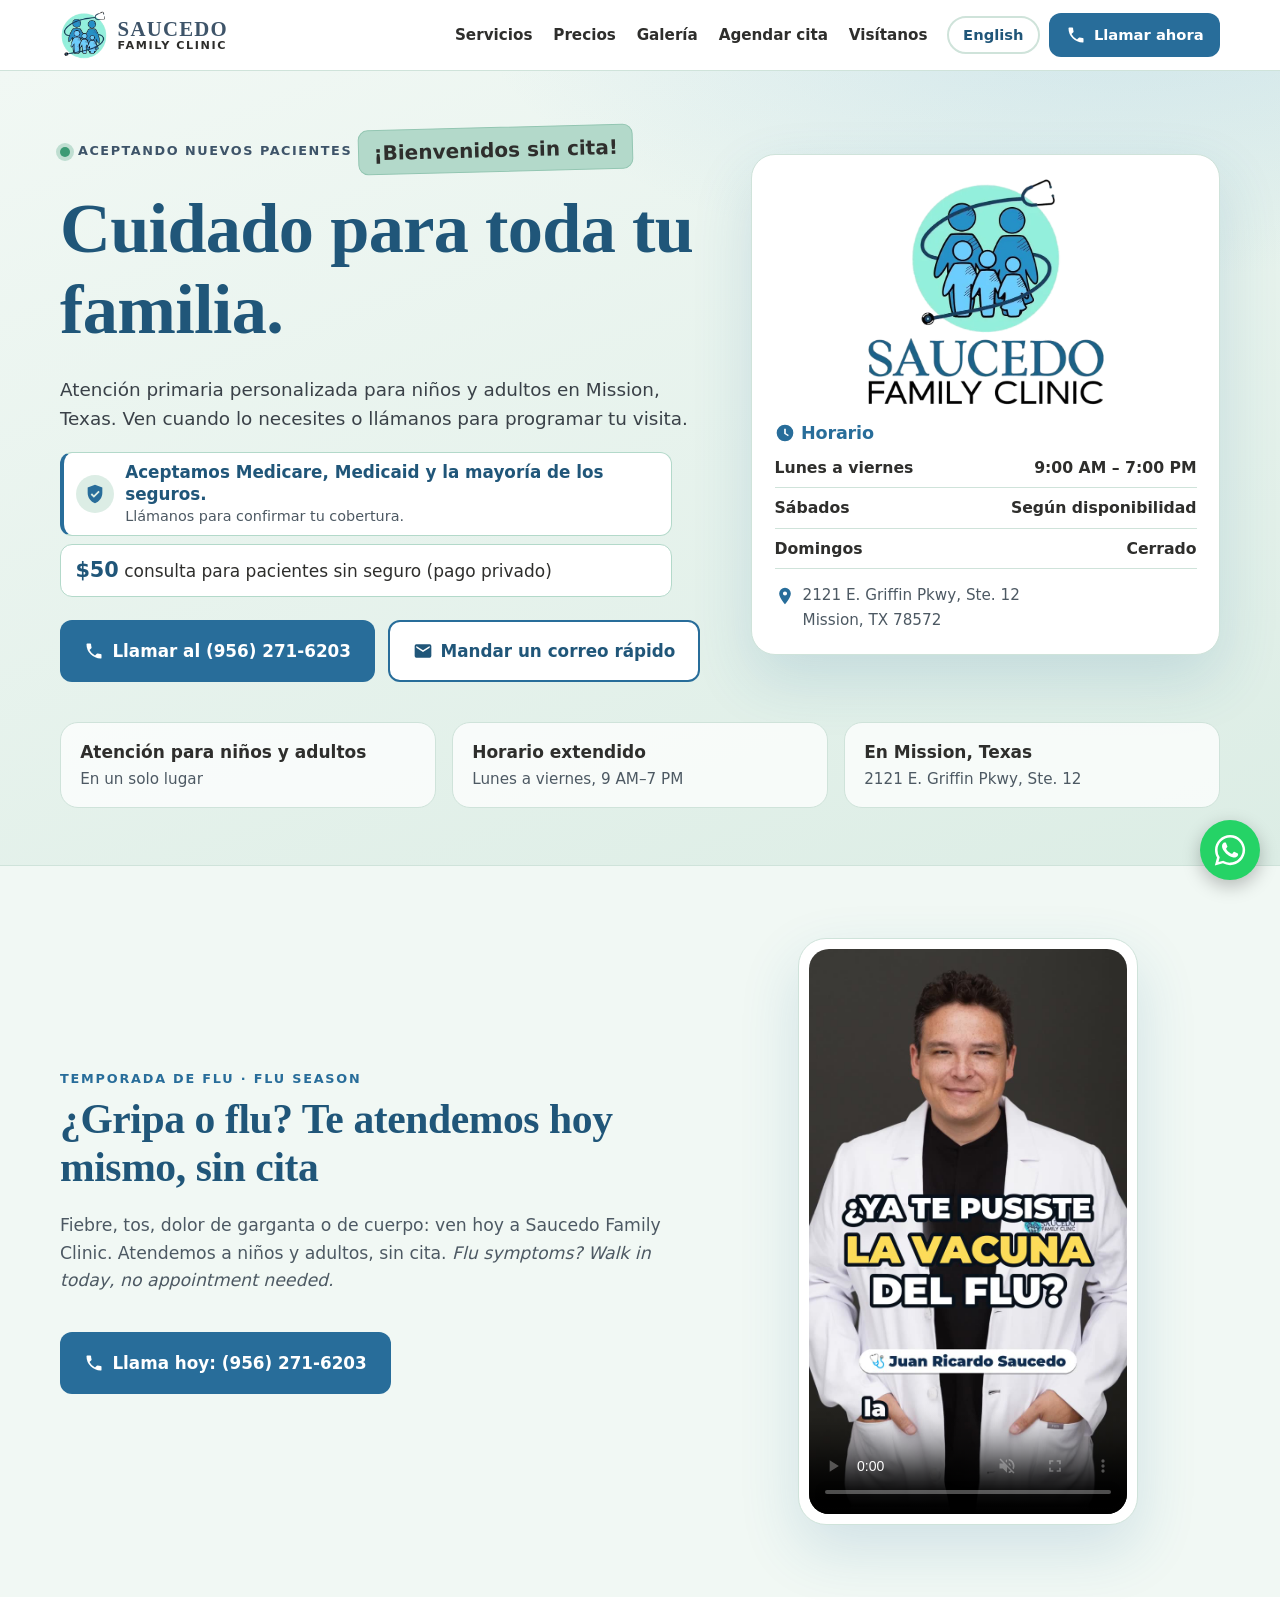
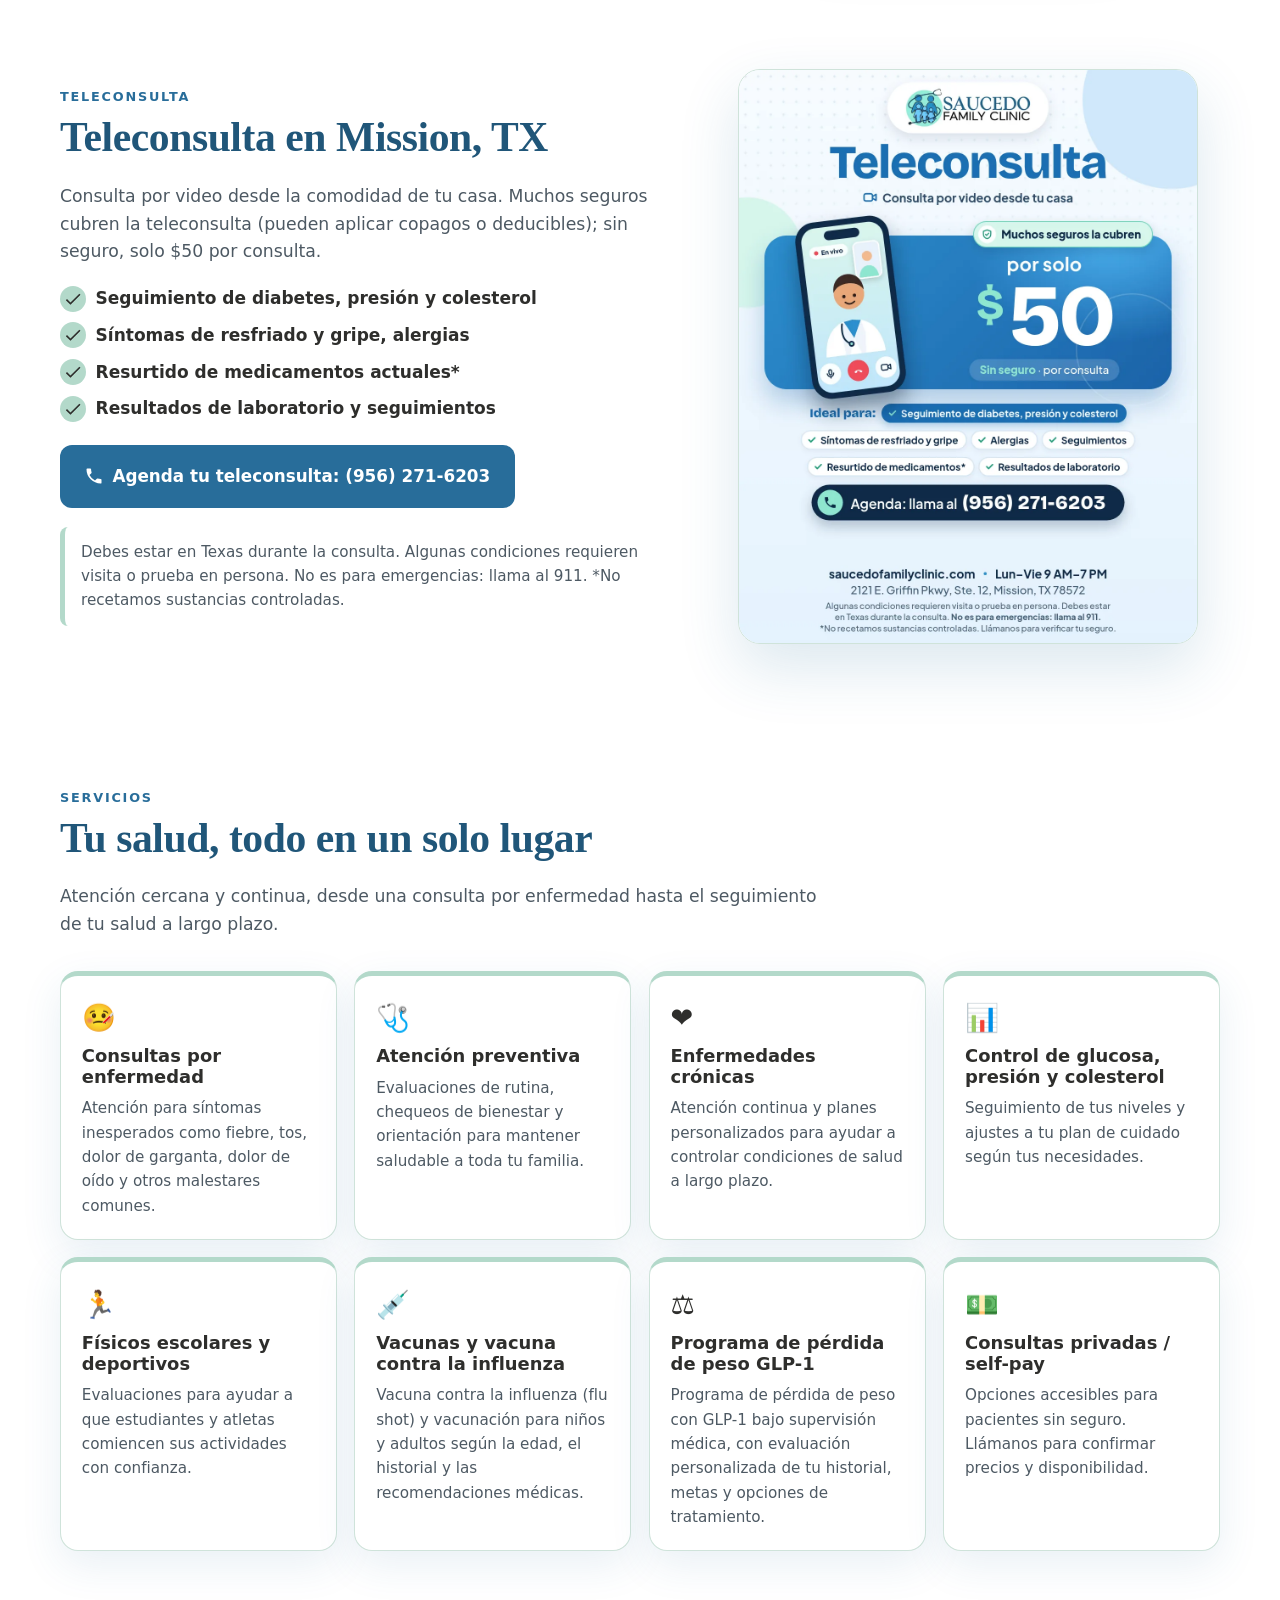
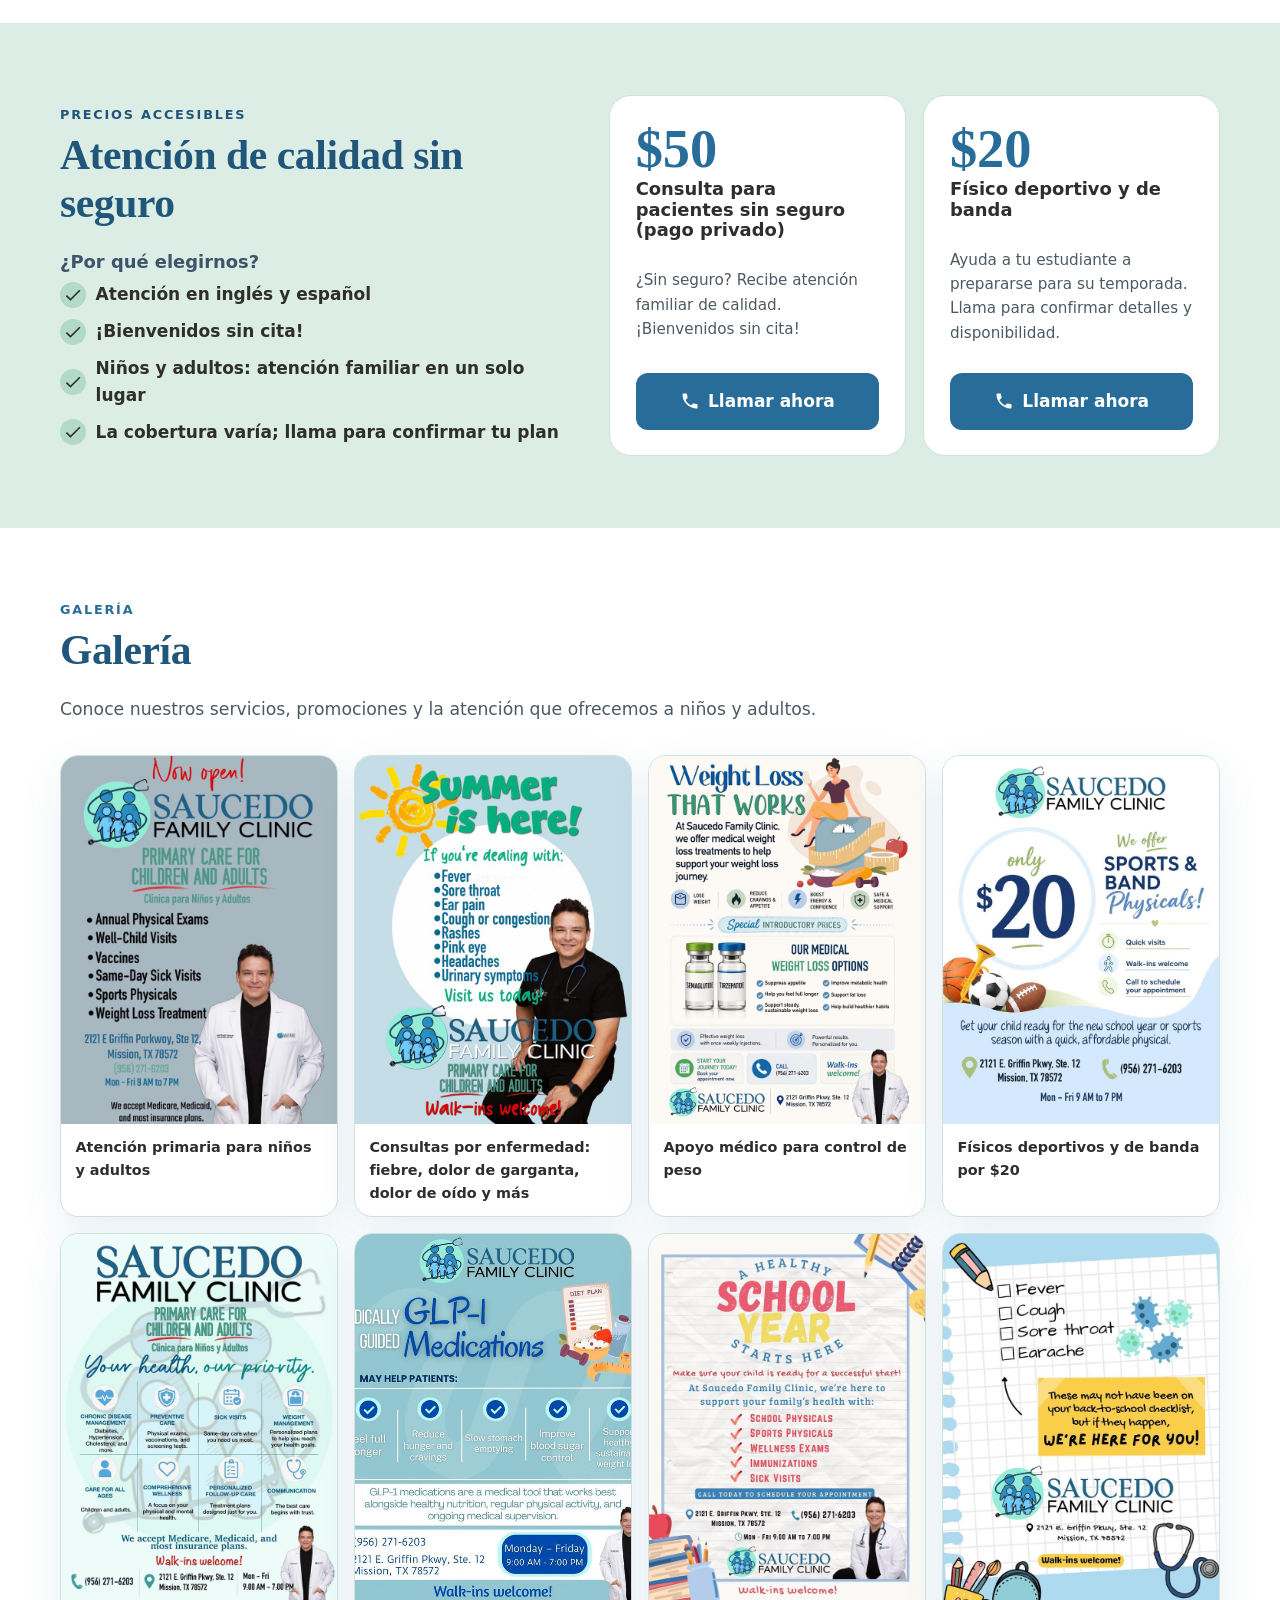
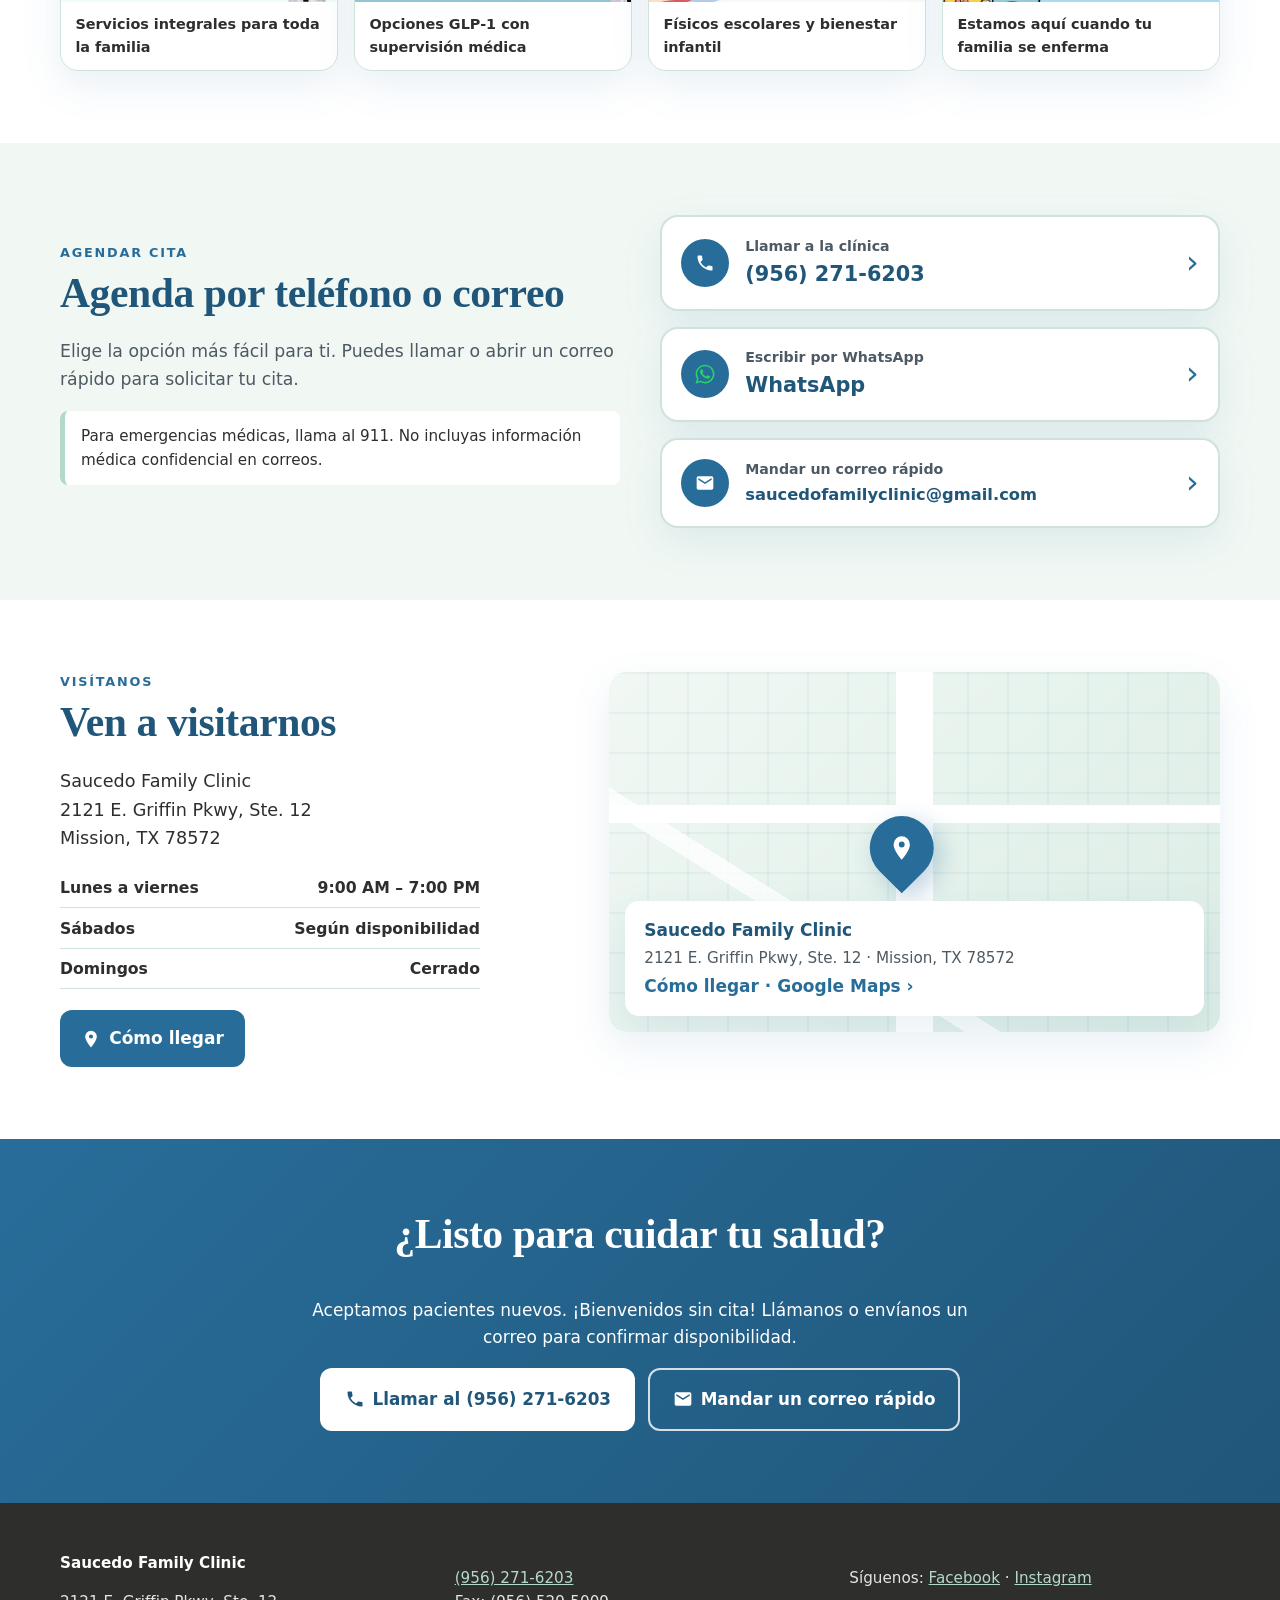
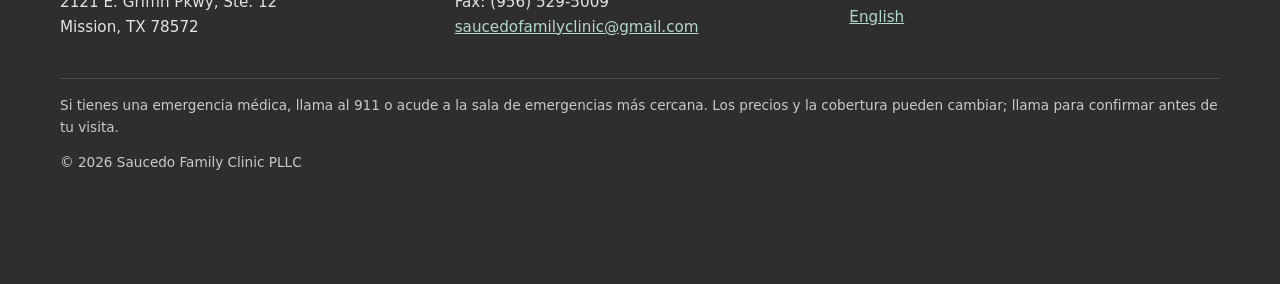
==== commit b0b1b100: "Add floating WhatsApp button and WhatsApp contact card" ====
--- a/index.html
+++ b/index.html
@@ -27,7 +27,7 @@
 <link rel="icon" href="favicon.ico" sizes="32x32">
 <link rel="icon" type="image/png" href="favicon.png">
 <link rel="apple-touch-icon" href="apple-touch-icon.png">
-<link rel="stylesheet" href="assets/site.css?v=6">
+<link rel="stylesheet" href="assets/site.css?v=7">
 <script type="application/ld+json">
 {
  "@context": "https://schema.org",
@@ -286,6 +286,7 @@
     </div>
     <div class="contact-cards">
       <a class="ccard" href="tel:+19562716203"><span class="cico"><svg aria-hidden="true" viewBox="0 0 24 24" width="20" height="20"><path fill="currentColor" d="M6.6 10.8a15.1 15.1 0 0 0 6.6 6.6l2.2-2.2a1 1 0 0 1 1-.25 11.4 11.4 0 0 0 3.6.57 1 1 0 0 1 1 1V20a1 1 0 0 1-1 1A17 17 0 0 1 3 4a1 1 0 0 1 1-1h3.5a1 1 0 0 1 1 1c0 1.25.2 2.45.57 3.57a1 1 0 0 1-.25 1z"/></svg></span><span><small>Llamar a la clínica</small><b>(956) 271-6203</b></span><span class="chev" aria-hidden="true">›</span></a>
+      <a class="ccard" href="https://wa.me/19562716203?text=Hola%2C%20quisiera%20informaci%C3%B3n%20sobre%20la%20cl%C3%ADnica" target="_blank" rel="noopener"><span class="cico wa-ico"><svg aria-hidden="true" viewBox="0 0 24 24" width="20" height="20"><path fill="currentColor" d="M17.47 14.38c-.3-.15-1.76-.87-2.03-.97-.27-.1-.47-.15-.67.15-.2.3-.77.97-.94 1.17-.17.2-.35.22-.64.07-.3-.15-1.26-.46-2.39-1.48-.88-.79-1.48-1.76-1.65-2.06-.17-.3-.02-.46.13-.6.13-.13.3-.35.45-.52.15-.17.2-.3.3-.5.1-.2.05-.37-.03-.52-.07-.15-.67-1.61-.92-2.21-.24-.58-.49-.5-.67-.51h-.57c-.2 0-.52.07-.79.37-.27.3-1.04 1.02-1.04 2.48s1.06 2.88 1.21 3.08c.15.2 2.1 3.2 5.08 4.48.71.31 1.26.49 1.69.63.71.23 1.36.2 1.87.12.57-.08 1.76-.72 2.01-1.41.25-.7.25-1.29.17-1.41-.07-.13-.27-.2-.57-.35zM12.05 21.5h-.01a9.4 9.4 0 0 1-4.79-1.31l-.34-.2-3.56.93.95-3.47-.22-.36A9.37 9.37 0 0 1 2.64 12c0-5.18 4.22-9.4 9.41-9.4 2.51 0 4.87.98 6.65 2.76a9.34 9.34 0 0 1 2.75 6.65c0 5.18-4.22 9.4-9.4 9.4zm8-17.41A11.24 11.24 0 0 0 12.05.77C5.82.77.75 5.83.75 12.06c0 1.99.52 3.93 1.51 5.65L.65 23.57l6-1.57a11.3 11.3 0 0 0 5.4 1.37h.01c6.23 0 11.3-5.06 11.3-11.3 0-3.02-1.18-5.85-3.31-7.99z"/></svg></span><span><small>Escribir por WhatsApp</small><b>WhatsApp</b></span><span class="chev" aria-hidden="true">›</span></a>
       <a class="ccard" href="mailto:saucedofamilyclinic@gmail.com?subject=Solicitud%20de%20cita&amp;body=Hola%2C%20quiero%20solicitar%20una%20cita%20en%20Saucedo%20Family%20Clinic.%0A%0ANombre%3A%0ATel%C3%A9fono%3A%0AD%C3%ADa%20y%20hora%20preferidos%3A"><span class="cico"><svg aria-hidden="true" viewBox="0 0 24 24" width="20" height="20"><path fill="currentColor" d="M20 4H4a2 2 0 0 0-2 2v12a2 2 0 0 0 2 2h16a2 2 0 0 0 2-2V6a2 2 0 0 0-2-2zm0 4.2-8 5-8-5V6l8 5 8-5z"/></svg></span><span><small>Mandar un correo rápido</small><b class="em">saucedofamilyclinic@gmail.com</b></span><span class="chev" aria-hidden="true">›</span></a>
     </div>
   </div>
@@ -342,5 +343,6 @@
   <a class="mcall" href="tel:+19562716203"><svg aria-hidden="true" viewBox="0 0 24 24" width="20" height="20"><path fill="currentColor" d="M6.6 10.8a15.1 15.1 0 0 0 6.6 6.6l2.2-2.2a1 1 0 0 1 1-.25 11.4 11.4 0 0 0 3.6.57 1 1 0 0 1 1 1V20a1 1 0 0 1-1 1A17 17 0 0 1 3 4a1 1 0 0 1 1-1h3.5a1 1 0 0 1 1 1c0 1.25.2 2.45.57 3.57a1 1 0 0 1-.25 1z"/></svg><span>Llamar</span></a>
   <a class="mmail" href="mailto:saucedofamilyclinic@gmail.com?subject=Solicitud%20de%20cita&amp;body=Hola%2C%20quiero%20solicitar%20una%20cita%20en%20Saucedo%20Family%20Clinic.%0A%0ANombre%3A%0ATel%C3%A9fono%3A%0AD%C3%ADa%20y%20hora%20preferidos%3A"><svg aria-hidden="true" viewBox="0 0 24 24" width="20" height="20"><path fill="currentColor" d="M20 4H4a2 2 0 0 0-2 2v12a2 2 0 0 0 2 2h16a2 2 0 0 0 2-2V6a2 2 0 0 0-2-2zm0 4.2-8 5-8-5V6l8 5 8-5z"/></svg><span>Correo</span></a>
 </nav>
+<a class="wa-fab" href="https://wa.me/19562716203?text=Hola%2C%20quisiera%20informaci%C3%B3n%20sobre%20la%20cl%C3%ADnica" target="_blank" rel="noopener" aria-label="WhatsApp"><svg aria-hidden="true" viewBox="0 0 24 24" width="32" height="32"><path fill="currentColor" d="M17.47 14.38c-.3-.15-1.76-.87-2.03-.97-.27-.1-.47-.15-.67.15-.2.3-.77.97-.94 1.17-.17.2-.35.22-.64.07-.3-.15-1.26-.46-2.39-1.48-.88-.79-1.48-1.76-1.65-2.06-.17-.3-.02-.46.13-.6.13-.13.3-.35.45-.52.15-.17.2-.3.3-.5.1-.2.05-.37-.03-.52-.07-.15-.67-1.61-.92-2.21-.24-.58-.49-.5-.67-.51h-.57c-.2 0-.52.07-.79.37-.27.3-1.04 1.02-1.04 2.48s1.06 2.88 1.21 3.08c.15.2 2.1 3.2 5.08 4.48.71.31 1.26.49 1.69.63.71.23 1.36.2 1.87.12.57-.08 1.76-.72 2.01-1.41.25-.7.25-1.29.17-1.41-.07-.13-.27-.2-.57-.35zM12.05 21.5h-.01a9.4 9.4 0 0 1-4.79-1.31l-.34-.2-3.56.93.95-3.47-.22-.36A9.37 9.37 0 0 1 2.64 12c0-5.18 4.22-9.4 9.41-9.4 2.51 0 4.87.98 6.65 2.76a9.34 9.34 0 0 1 2.75 6.65c0 5.18-4.22 9.4-9.4 9.4zm8-17.41A11.24 11.24 0 0 0 12.05.77C5.82.77.75 5.83.75 12.06c0 1.99.52 3.93 1.51 5.65L.65 23.57l6-1.57a11.3 11.3 0 0 0 5.4 1.37h.01c6.23 0 11.3-5.06 11.3-11.3 0-3.02-1.18-5.85-3.31-7.99z"/></svg></a>
 </body>
 </html>
--- a/assets/site.css
+++ b/assets/site.css
@@ -187,3 +187,11 @@
 .flu-fig video{display:block;width:100%;height:auto;aspect-ratio:9/16;border-radius:20px;background:var(--steel-d);object-fit:cover}
 @media (max-width:900px){.flu-wrap{grid-template-columns:1fr}.flu-fig{max-width:320px}.flu-copy .btn{width:100%}}
 /* /FLU SEASON SECTION */
+
+/* WhatsApp floating button */
+.wa-fab{position:fixed;right:20px;bottom:20px;z-index:70;width:60px;height:60px;border-radius:50%;background:#25D366;color:#fff;display:flex;align-items:center;justify-content:center;box-shadow:0 6px 18px rgba(0,0,0,.25);transition:transform .15s,box-shadow .15s}
+.wa-fab:hover,.wa-fab:focus-visible{transform:scale(1.07);box-shadow:0 8px 24px rgba(0,0,0,.3)}
+.wa-fab:focus-visible{outline:3px solid #fff;outline-offset:2px}
+.wa-ico{color:#25D366}
+@media (max-width:760px){.wa-fab{width:54px;height:54px;right:14px;bottom:calc(72px + env(safe-area-inset-bottom))}.wa-fab svg{width:28px;height:28px}body{padding-bottom:136px}}
+@media (prefers-reduced-motion:reduce){.wa-fab{transition:none}}
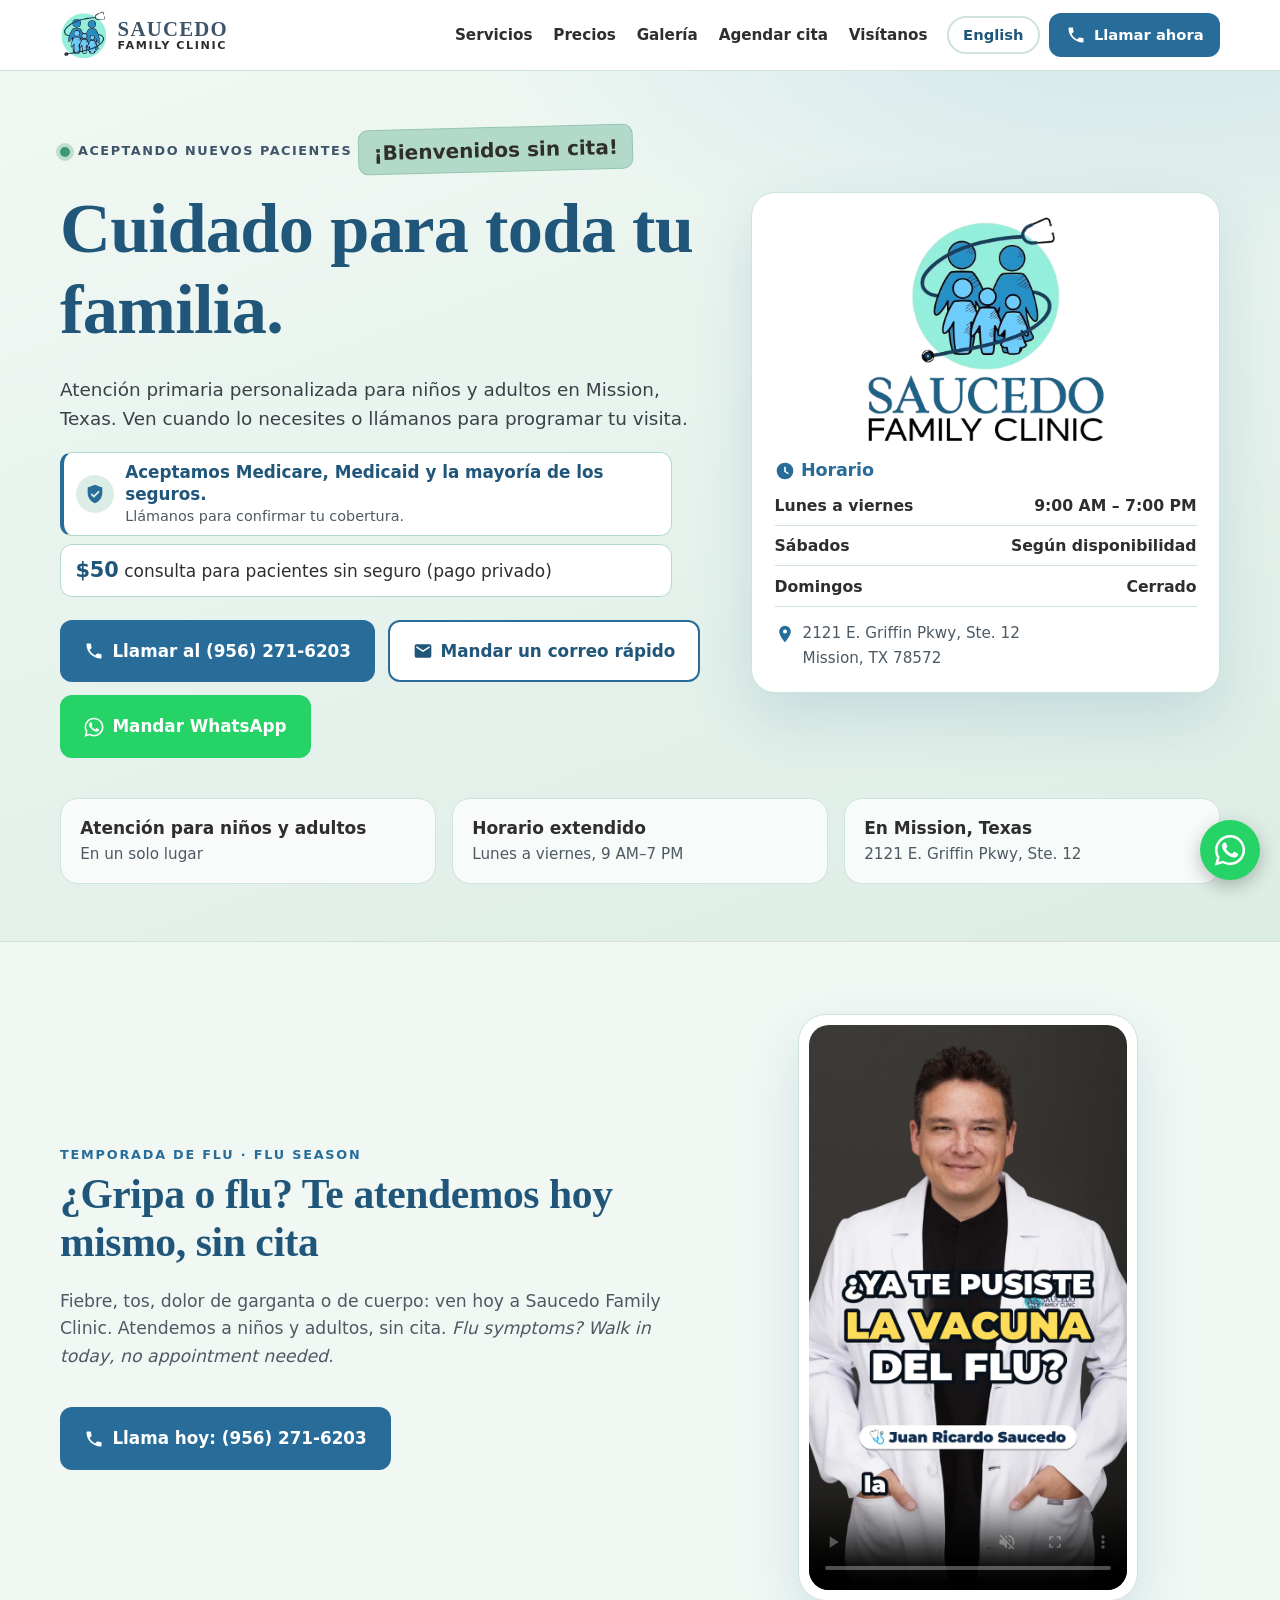
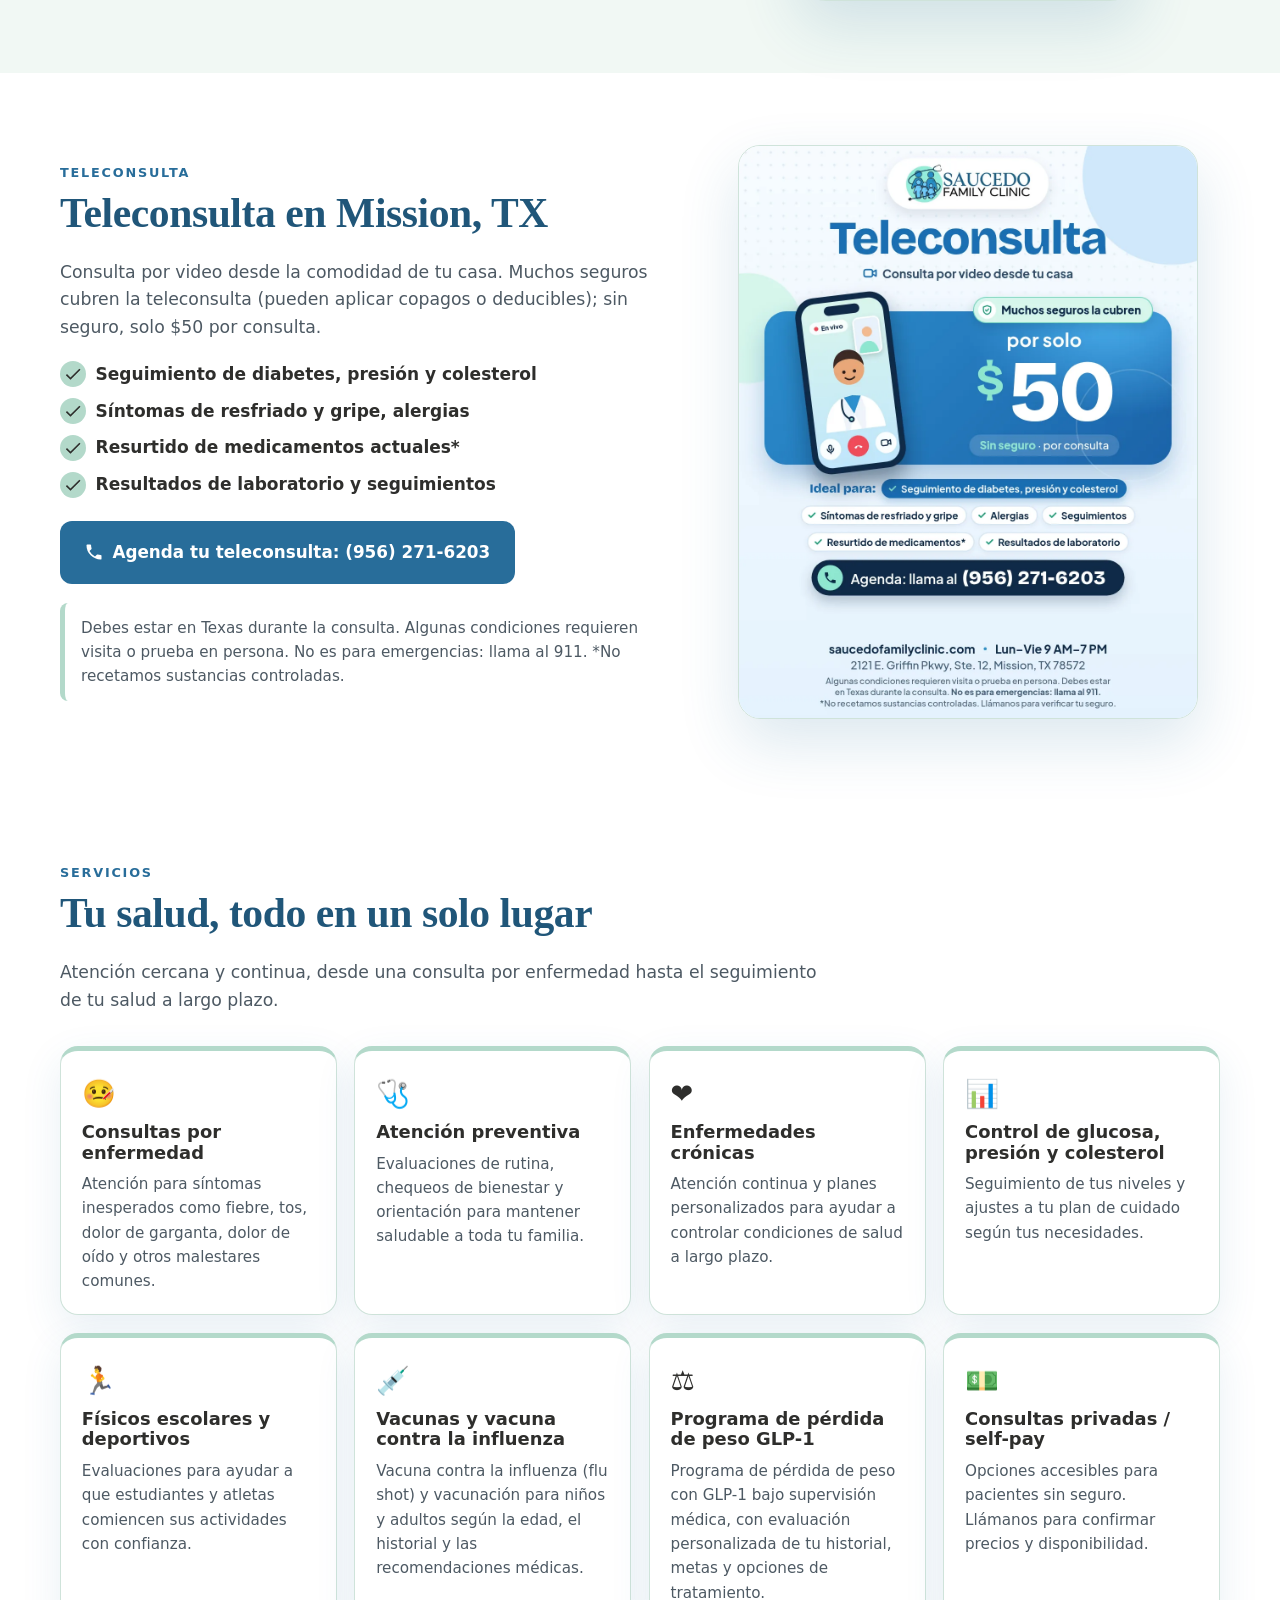
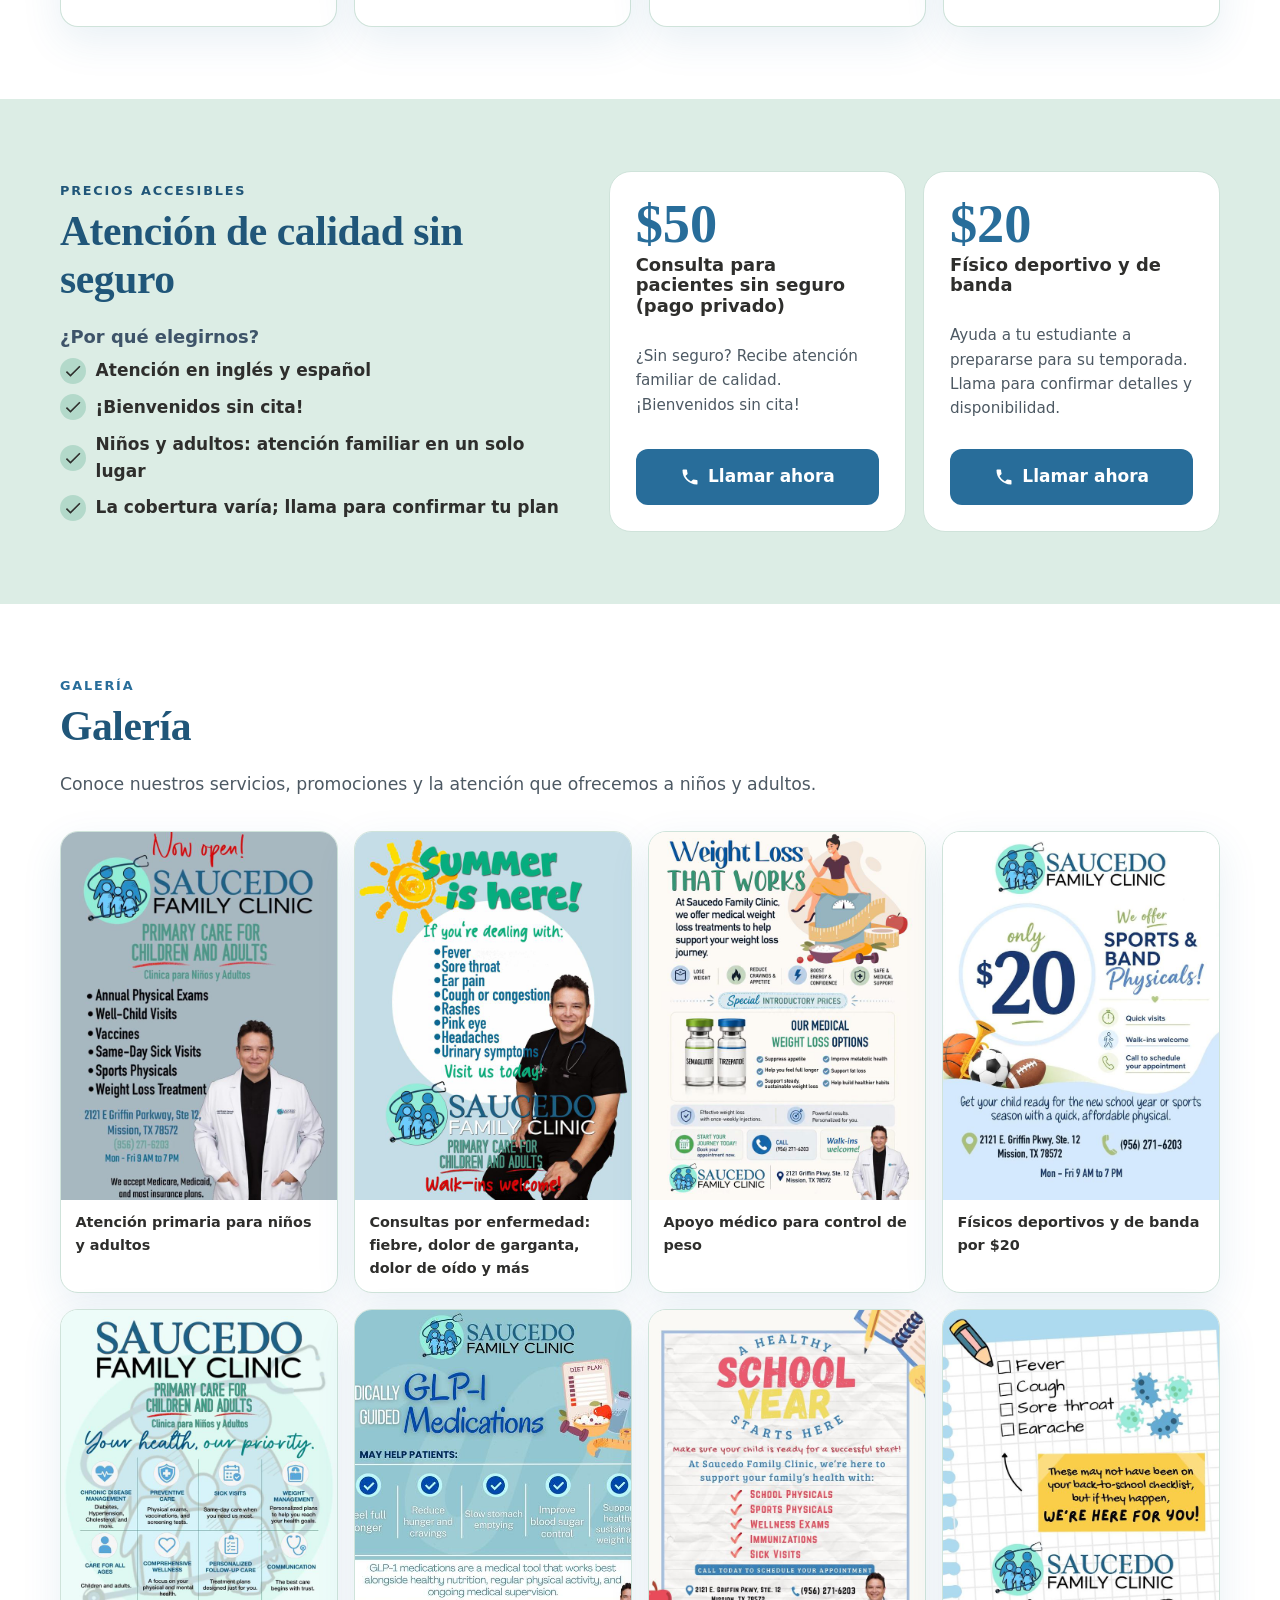
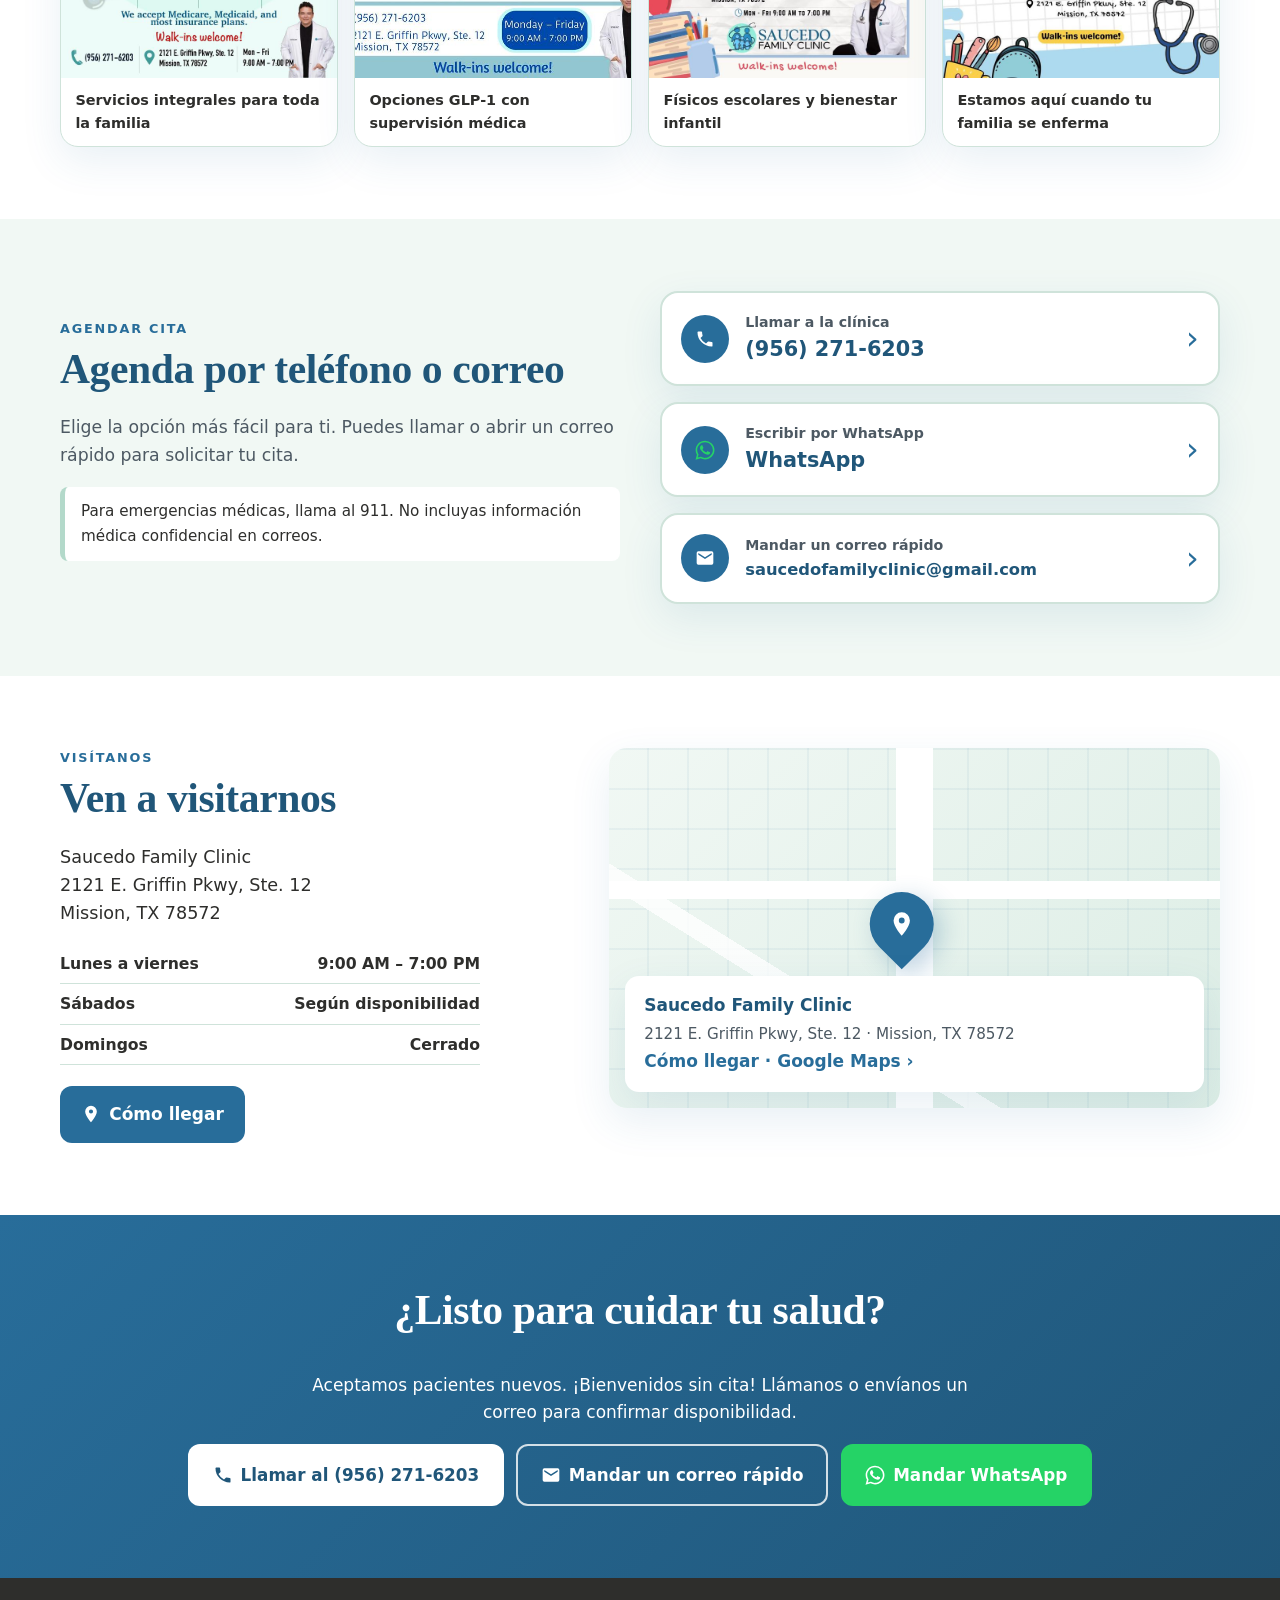
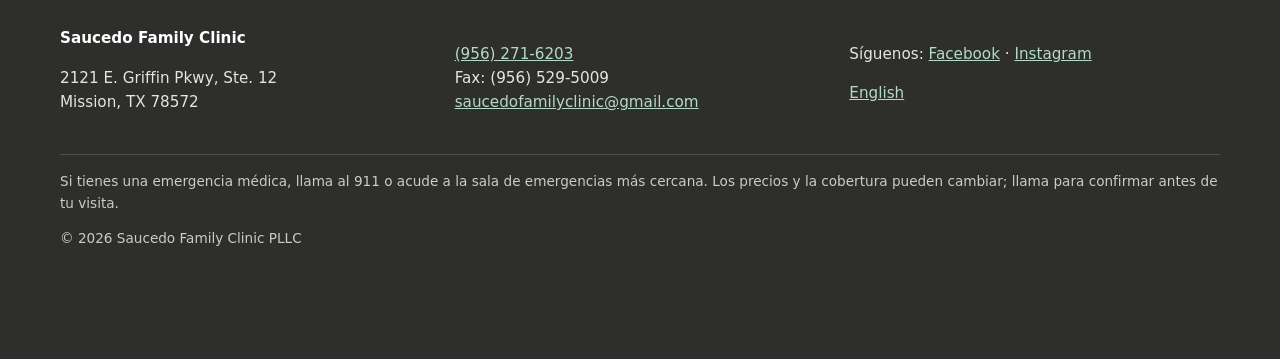
==== commit 336cf307: "Add Mandar WhatsApp button next to email CTA; keep floating button clear on mobile" ====
--- a/index.html
+++ b/index.html
@@ -27,7 +27,7 @@
 <link rel="icon" href="favicon.ico" sizes="32x32">
 <link rel="icon" type="image/png" href="favicon.png">
 <link rel="apple-touch-icon" href="apple-touch-icon.png">
-<link rel="stylesheet" href="assets/site.css?v=7">
+<link rel="stylesheet" href="assets/site.css?v=8">
 <script type="application/ld+json">
 {
  "@context": "https://schema.org",
@@ -202,6 +202,7 @@
       <div class="ctas">
         <a class="btn btn-yellow btn-lg" href="tel:+19562716203"><svg aria-hidden="true" viewBox="0 0 24 24" width="20" height="20"><path fill="currentColor" d="M6.6 10.8a15.1 15.1 0 0 0 6.6 6.6l2.2-2.2a1 1 0 0 1 1-.25 11.4 11.4 0 0 0 3.6.57 1 1 0 0 1 1 1V20a1 1 0 0 1-1 1A17 17 0 0 1 3 4a1 1 0 0 1 1-1h3.5a1 1 0 0 1 1 1c0 1.25.2 2.45.57 3.57a1 1 0 0 1-.25 1z"/></svg><span>Llamar al (956) 271-6203</span></a>
         <a class="btn btn-ghost btn-lg" href="mailto:saucedofamilyclinic@gmail.com?subject=Solicitud%20de%20cita&amp;body=Hola%2C%20quiero%20solicitar%20una%20cita%20en%20Saucedo%20Family%20Clinic.%0A%0ANombre%3A%0ATel%C3%A9fono%3A%0AD%C3%ADa%20y%20hora%20preferidos%3A"><svg aria-hidden="true" viewBox="0 0 24 24" width="20" height="20"><path fill="currentColor" d="M20 4H4a2 2 0 0 0-2 2v12a2 2 0 0 0 2 2h16a2 2 0 0 0 2-2V6a2 2 0 0 0-2-2zm0 4.2-8 5-8-5V6l8 5 8-5z"/></svg><span>Mandar un correo rápido</span></a>
+        <a class="btn btn-wa btn-lg" href="https://wa.me/19562716203?text=Hola%2C%20quisiera%20informaci%C3%B3n%20sobre%20la%20cl%C3%ADnica" target="_blank" rel="noopener"><svg aria-hidden="true" viewBox="0 0 24 24" width="20" height="20"><path fill="currentColor" d="M17.47 14.38c-.3-.15-1.76-.87-2.03-.97-.27-.1-.47-.15-.67.15-.2.3-.77.97-.94 1.17-.17.2-.35.22-.64.07-.3-.15-1.26-.46-2.39-1.48-.88-.79-1.48-1.76-1.65-2.06-.17-.3-.02-.46.13-.6.13-.13.3-.35.45-.52.15-.17.2-.3.3-.5.1-.2.05-.37-.03-.52-.07-.15-.67-1.61-.92-2.21-.24-.58-.49-.5-.67-.51h-.57c-.2 0-.52.07-.79.37-.27.3-1.04 1.02-1.04 2.48s1.06 2.88 1.21 3.08c.15.2 2.1 3.2 5.08 4.48.71.31 1.26.49 1.69.63.71.23 1.36.2 1.87.12.57-.08 1.76-.72 2.01-1.41.25-.7.25-1.29.17-1.41-.07-.13-.27-.2-.57-.35zM12.05 21.5h-.01a9.4 9.4 0 0 1-4.79-1.31l-.34-.2-3.56.93.95-3.47-.22-.36A9.37 9.37 0 0 1 2.64 12c0-5.18 4.22-9.4 9.41-9.4 2.51 0 4.87.98 6.65 2.76a9.34 9.34 0 0 1 2.75 6.65c0 5.18-4.22 9.4-9.4 9.4zm8-17.41A11.24 11.24 0 0 0 12.05.77C5.82.77.75 5.83.75 12.06c0 1.99.52 3.93 1.51 5.65L.65 23.57l6-1.57a11.3 11.3 0 0 0 5.4 1.37h.01c6.23 0 11.3-5.06 11.3-11.3 0-3.02-1.18-5.85-3.31-7.99z"/></svg><span>Mandar WhatsApp</span></a>
       </div>
     </div>
     <aside class="hero-card" aria-label="Horario">
@@ -316,6 +317,7 @@
     <div class="ctas">
       <a class="btn btn-yellow btn-lg" href="tel:+19562716203"><svg aria-hidden="true" viewBox="0 0 24 24" width="20" height="20"><path fill="currentColor" d="M6.6 10.8a15.1 15.1 0 0 0 6.6 6.6l2.2-2.2a1 1 0 0 1 1-.25 11.4 11.4 0 0 0 3.6.57 1 1 0 0 1 1 1V20a1 1 0 0 1-1 1A17 17 0 0 1 3 4a1 1 0 0 1 1-1h3.5a1 1 0 0 1 1 1c0 1.25.2 2.45.57 3.57a1 1 0 0 1-.25 1z"/></svg><span>Llamar al (956) 271-6203</span></a>
       <a class="btn btn-ghost btn-lg" href="mailto:saucedofamilyclinic@gmail.com?subject=Solicitud%20de%20cita&amp;body=Hola%2C%20quiero%20solicitar%20una%20cita%20en%20Saucedo%20Family%20Clinic.%0A%0ANombre%3A%0ATel%C3%A9fono%3A%0AD%C3%ADa%20y%20hora%20preferidos%3A"><svg aria-hidden="true" viewBox="0 0 24 24" width="20" height="20"><path fill="currentColor" d="M20 4H4a2 2 0 0 0-2 2v12a2 2 0 0 0 2 2h16a2 2 0 0 0 2-2V6a2 2 0 0 0-2-2zm0 4.2-8 5-8-5V6l8 5 8-5z"/></svg><span>Mandar un correo rápido</span></a>
+      <a class="btn btn-wa btn-lg" href="https://wa.me/19562716203?text=Hola%2C%20quisiera%20informaci%C3%B3n%20sobre%20la%20cl%C3%ADnica" target="_blank" rel="noopener"><svg aria-hidden="true" viewBox="0 0 24 24" width="20" height="20"><path fill="currentColor" d="M17.47 14.38c-.3-.15-1.76-.87-2.03-.97-.27-.1-.47-.15-.67.15-.2.3-.77.97-.94 1.17-.17.2-.35.22-.64.07-.3-.15-1.26-.46-2.39-1.48-.88-.79-1.48-1.76-1.65-2.06-.17-.3-.02-.46.13-.6.13-.13.3-.35.45-.52.15-.17.2-.3.3-.5.1-.2.05-.37-.03-.52-.07-.15-.67-1.61-.92-2.21-.24-.58-.49-.5-.67-.51h-.57c-.2 0-.52.07-.79.37-.27.3-1.04 1.02-1.04 2.48s1.06 2.88 1.21 3.08c.15.2 2.1 3.2 5.08 4.48.71.31 1.26.49 1.69.63.71.23 1.36.2 1.87.12.57-.08 1.76-.72 2.01-1.41.25-.7.25-1.29.17-1.41-.07-.13-.27-.2-.57-.35zM12.05 21.5h-.01a9.4 9.4 0 0 1-4.79-1.31l-.34-.2-3.56.93.95-3.47-.22-.36A9.37 9.37 0 0 1 2.64 12c0-5.18 4.22-9.4 9.41-9.4 2.51 0 4.87.98 6.65 2.76a9.34 9.34 0 0 1 2.75 6.65c0 5.18-4.22 9.4-9.4 9.4zm8-17.41A11.24 11.24 0 0 0 12.05.77C5.82.77.75 5.83.75 12.06c0 1.99.52 3.93 1.51 5.65L.65 23.57l6-1.57a11.3 11.3 0 0 0 5.4 1.37h.01c6.23 0 11.3-5.06 11.3-11.3 0-3.02-1.18-5.85-3.31-7.99z"/></svg><span>Mandar WhatsApp</span></a>
     </div>
   </div>
 </section>
--- a/assets/site.css
+++ b/assets/site.css
@@ -195,3 +195,6 @@
 .wa-ico{color:#25D366}
 @media (max-width:760px){.wa-fab{width:54px;height:54px;right:14px;bottom:calc(72px + env(safe-area-inset-bottom))}.wa-fab svg{width:28px;height:28px}body{padding-bottom:136px}}
 @media (prefers-reduced-motion:reduce){.wa-fab{transition:none}}
+.btn-wa{background:#25D366;color:#fff;border:2px solid #25D366}
+.btn-wa:hover,.btn-wa:focus-visible{background:#1ebe5a;border-color:#1ebe5a;color:#fff}
+@media (max-width:760px){.ctas{padding-right:68px}}
